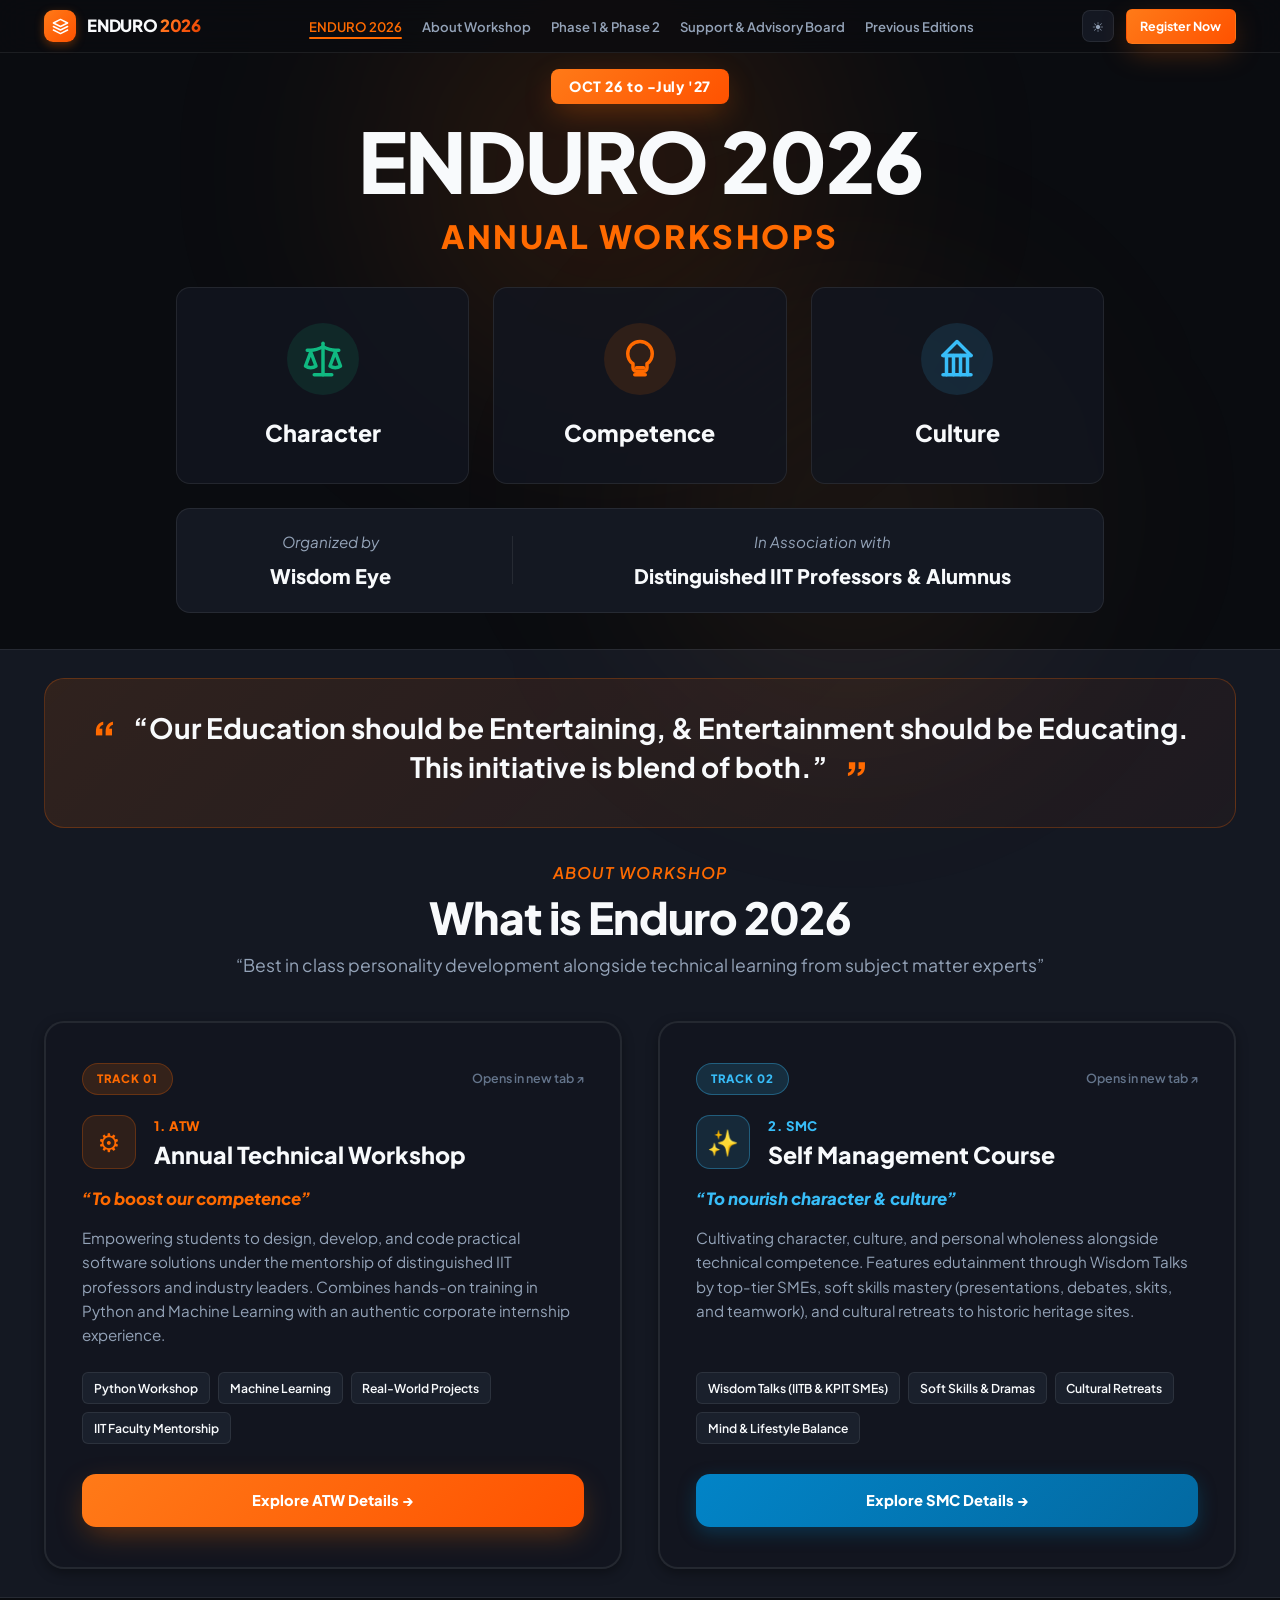
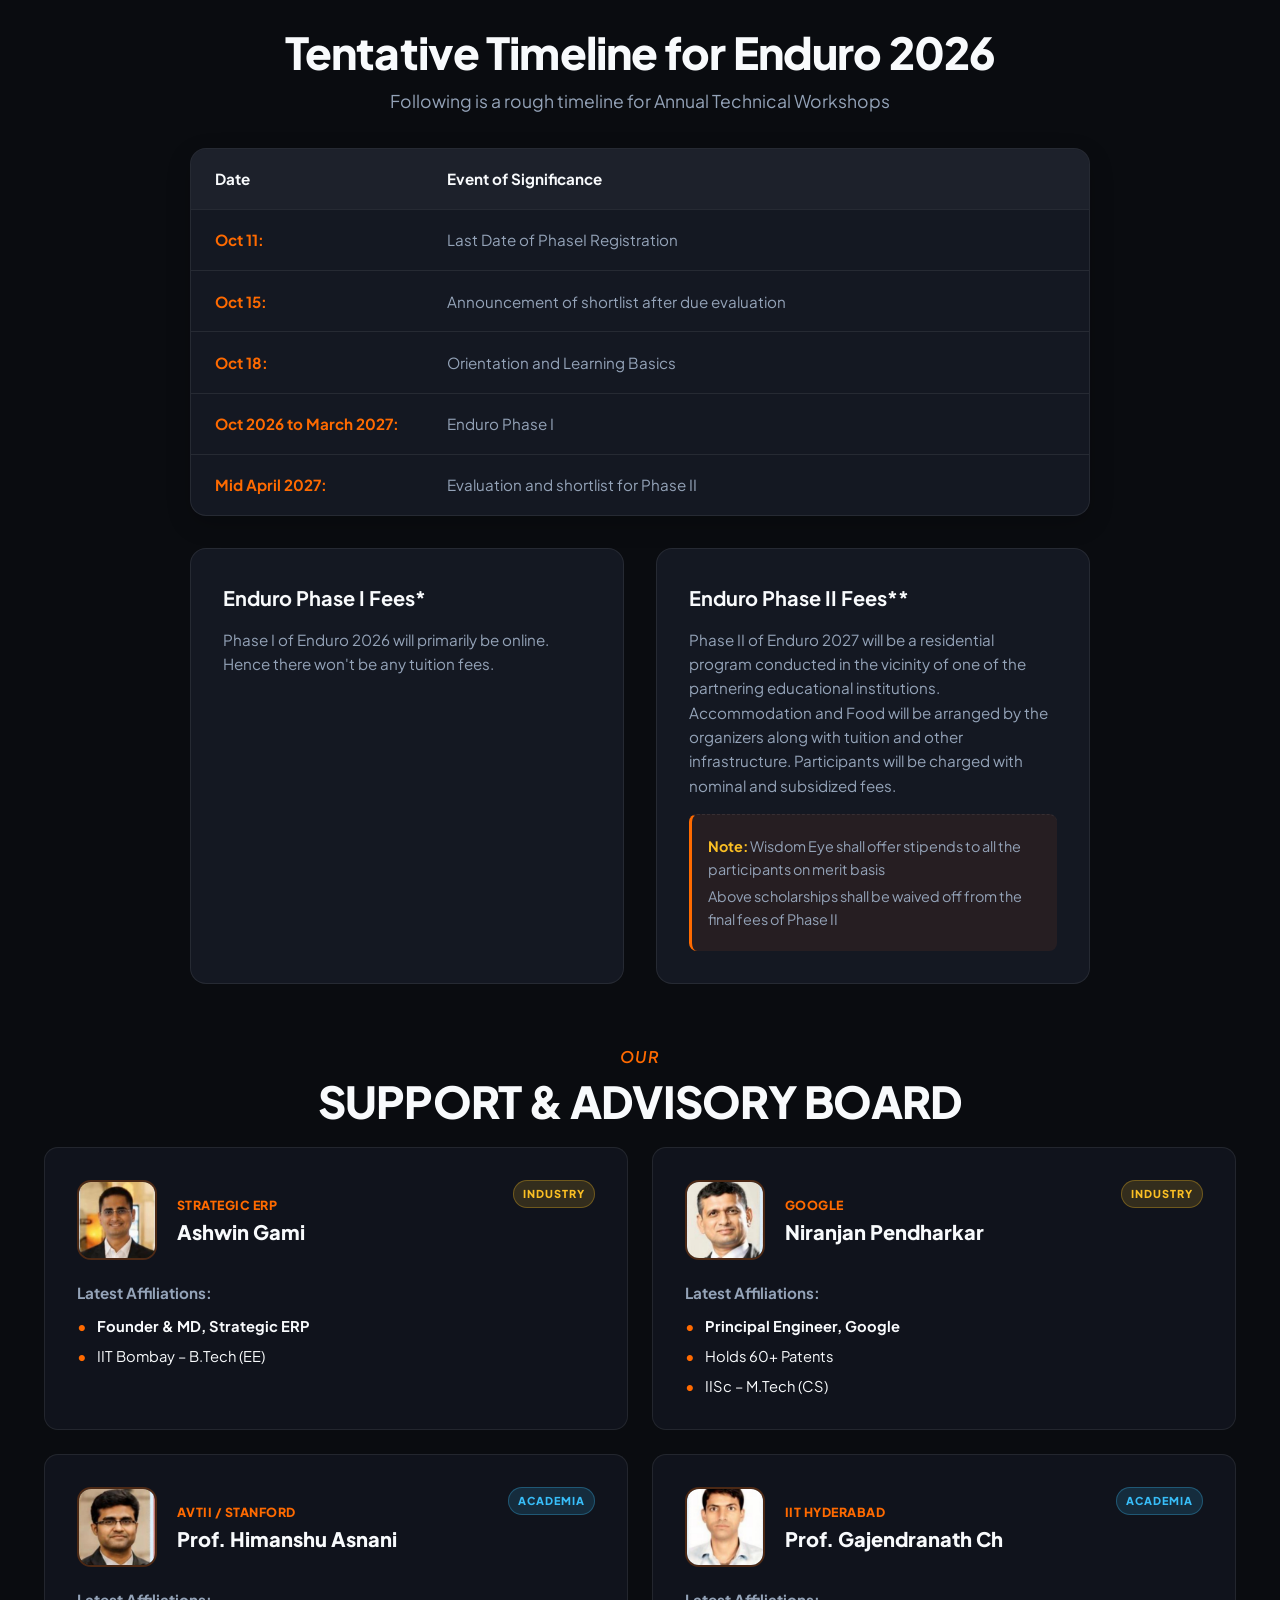
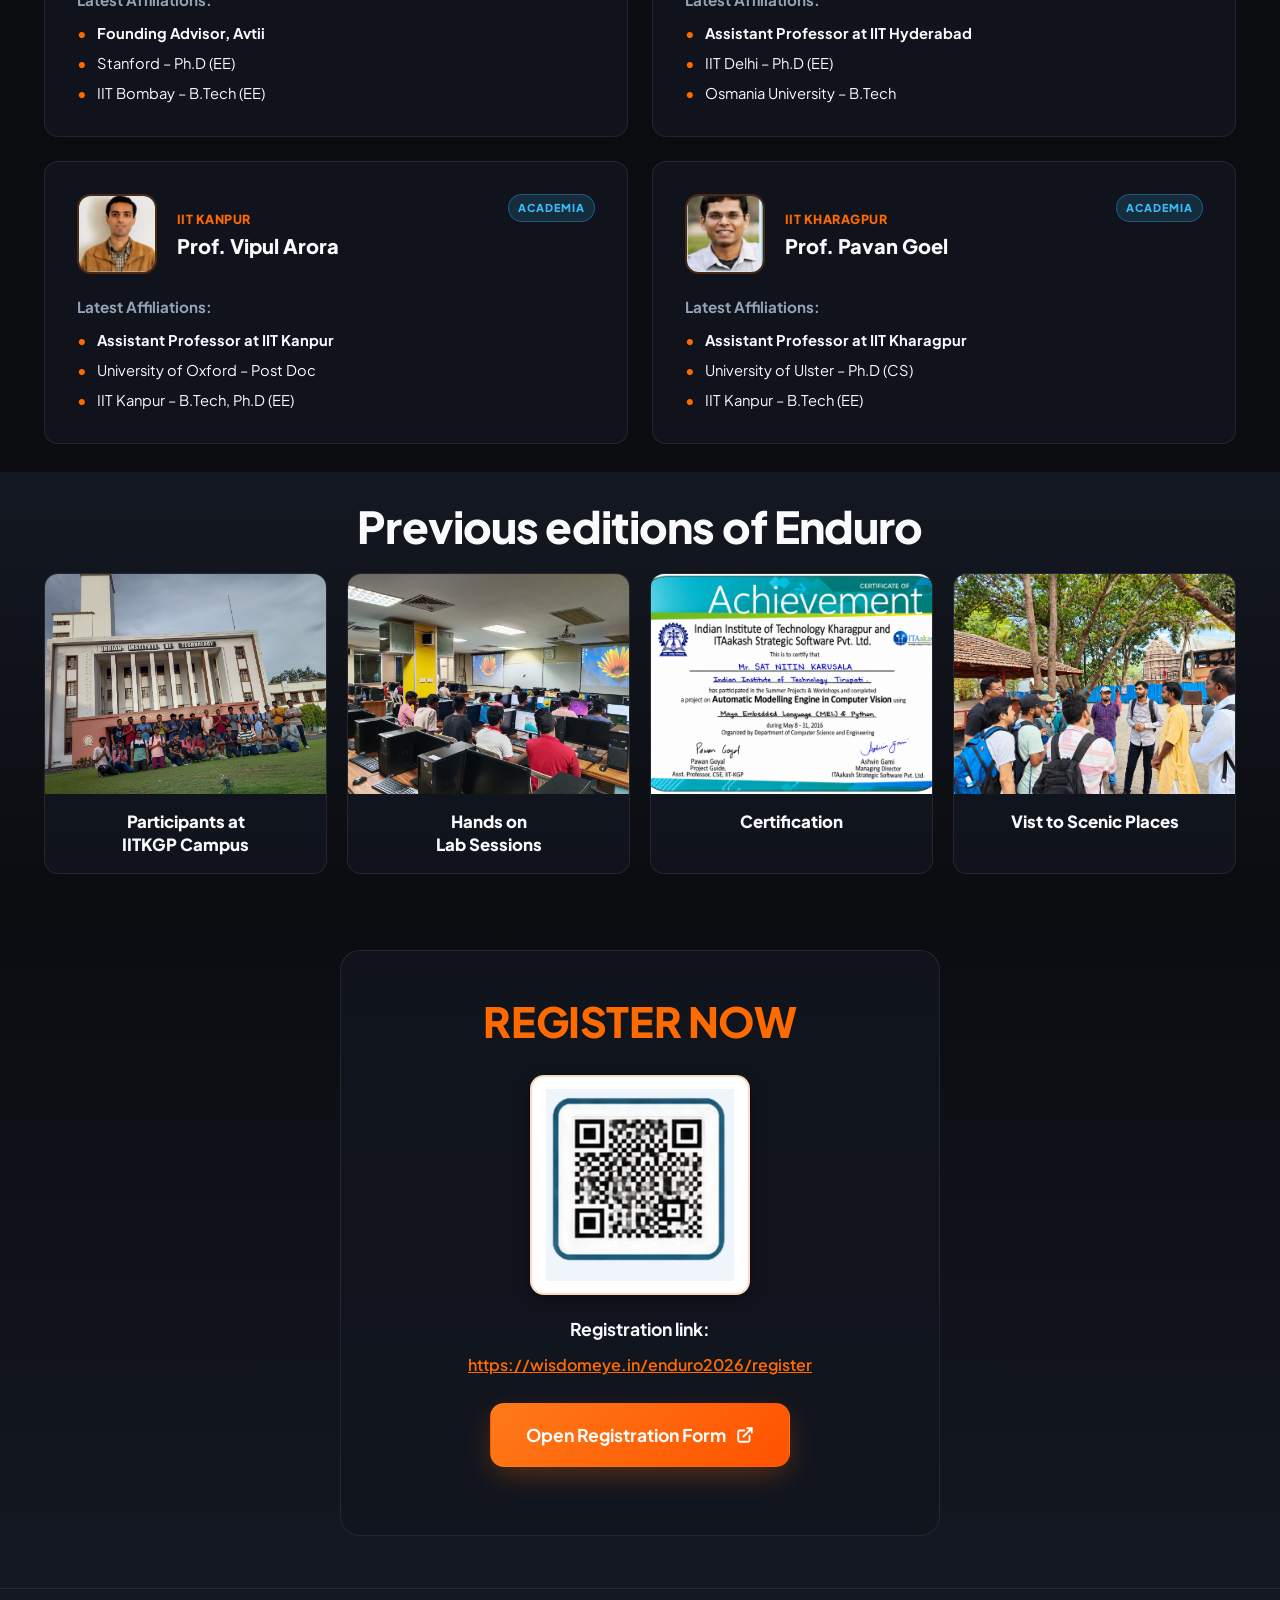
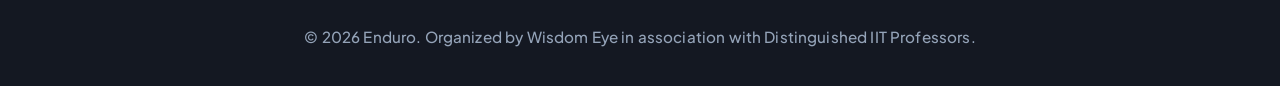
==== index.html @ 50abcd20 "Initial commit: Enduro 2026 registration website, pages, styling, and assets" ====
<!DOCTYPE html>
<html lang="en">

<head>
  <meta charset="UTF-8" />
  <meta name="viewport" content="width=device-width, initial-scale=1.0" />
  <title>ENDURO 2026 | Annual Technical Workshops in AI, ML & Python</title>
  <meta name="description"
    content="Enduro 2026 Annual Technical Workshops organized by Wisdom Eye in association with Distinguished IIT Professors. Free Phase 1 online, hands-on labs, residential Phase 2, and merit-based stipends." />

  <!-- Google Fonts: Plus Jakarta Sans -->
  <link rel="preconnect" href="https://fonts.googleapis.com" />
  <link rel="preconnect" href="https://fonts.gstatic.com" crossorigin />
  <link href="https://fonts.googleapis.com/css2?family=Plus+Jakarta+Sans:wght@400;500;600;700;800;900&display=swap"
    rel="stylesheet" />

  <!-- Address Bar / Favicon Icons -->
  <link rel="icon" type="image/svg+xml" href="assets/favicon.svg" />
  <link rel="icon" type="image/png" sizes="32x32" href="assets/favicon-32x32.png" />
  <link rel="apple-touch-icon" sizes="180x180" href="assets/apple-touch-icon.png" />
  <meta name="theme-color" content="#0d1117" />

  <!-- Core Orange Design System Stylesheet -->
  <link rel="stylesheet" href="css/style.css" />
</head>

<body>

  <!-- =======================================================================
       HEADER & NAVIGATION
       ======================================================================= -->
  <header class="navbar" id="topNavbar">
    <div class="container navbar-container">
      <a href="#hero" class="brand-logo" aria-label="Enduro 2026 Home">
        <div class="brand-icon">
          <!-- Orange Flame / Tech Hexagon SVG -->
          <svg width="22" height="22" viewBox="0 0 24 24" fill="none" stroke="currentColor" stroke-width="2.2"
            stroke-linecap="round" stroke-linejoin="round">
            <polygon points="12 2 2 7 12 12 22 7 12 2"></polygon>
            <polyline points="2 17 12 22 22 17"></polyline>
            <polyline points="2 12 12 17 22 12"></polyline>
          </svg>
        </div>
        <div class="brand-text">
          <span class="brand-title">ENDURO <span class="gradient-text">2026</span></span>
          <!-- <span class="brand-subtitle">ANNUAL TECHNICAL WORKSHOPS</span> -->
        </div>
      </a>

      <!-- Desktop & Mobile Navigation Links matching the exact Flow -->
      <nav>
        <ul class="nav-links" id="navLinks">
          <li><a href="#hero">ENDURO 2026</a></li>
          <li><a href="#about">About Workshop</a></li>
          <li><a href="#phases">Phase 1 & Phase 2</a></li>
          <li><a href="#mentors">Support & Advisory Board</a></li>
          <li><a href="#previous-editions">Previous Editions</a></li>
          <li class="nav-link-register"><a href="#register"
              style="color:var(--orange-primary); font-weight:700;">Register Now</a></li>
        </ul>
      </nav>

      <!-- Action Buttons -->
      <div class="nav-actions">
        <button id="themeToggleBtn" class="theme-toggle-btn" title="Toggle Light/Dark Theme"
          aria-label="Toggle Theme">☀️</button>
        <a href="#register" class="btn btn-primary btn-sm">
          <span>Register Now</span>
        </a>
        <button class="mobile-menu-toggle" id="mobileMenuToggle" aria-label="Toggle Menu">&#9776;</button>
      </div>
    </div>
  </header>

  <!-- =======================================================================
       1. ENDURO TITLE (Slide 1)
       ======================================================================= -->
  <section class="hero-section" id="hero">
    <div class="container hero-container-slide1">

      <!-- Date Banner from Slide 1 -->
      <div class="hero-date-badge">
        OCT 26 to -July '27
      </div>

      <!-- Main Title & Subtitle from Slide 1 -->
      <h1 class="hero-main-title">
        ENDURO 2026
      </h1>
      <h2 class="hero-sub-title">
        ANNUAL WORKSHOPS
      </h2>

      <!-- 3 Pillars from Slide 5: Character, Competence, Culture -->
      <div class="hero-tracks-row">

        <!-- Character -->
        <div class="hero-track-card">
          <div class="track-icon-wrapper character-icon">
            <svg width="42" height="42" viewBox="0 0 24 24" fill="none" stroke="currentColor" stroke-width="2"
              stroke-linecap="round" stroke-linejoin="round">
              <path d="m16 16 3-8 3 8c-.87.65-1.92 1-3 1s-2.13-.35-3-1Z"></path>
              <path d="m2 16 3-8 3 8c-.87.65-1.92 1-3 1s-2.13-.35-3-1Z"></path>
              <path d="M7 21h10"></path>
              <path d="M12 3v18"></path>
              <path d="M3 7h2c2 0 5-1 7-2 2 1 5 2 7 2h2"></path>
            </svg>
          </div>
          <h3 class="track-card-title">Character</h3>
        </div>

        <!-- Competence -->
        <div class="hero-track-card">
          <div class="track-icon-wrapper competence-icon">
            <svg width="42" height="42" viewBox="0 0 24 24" fill="none" stroke="currentColor" stroke-width="2"
              stroke-linecap="round" stroke-linejoin="round">
              <path
                d="M12 2a7 7 0 0 1 7 7c0 2.38-1.19 4.47-3 5.74V17a2 2 0 0 1-2 2H10a2 2 0 0 1-2-2v-2.26C6.19 13.47 5 11.38 5 9a7 7 0 0 1 7-7z">
              </path>
              <line x1="9" y1="21" x2="15" y2="21"></line>
              <line x1="10" y1="17" x2="14" y2="17"></line>
            </svg>
          </div>
          <h3 class="track-card-title">Competence</h3>
        </div>

        <!-- Culture -->
        <div class="hero-track-card">
          <div class="track-icon-wrapper culture-icon">
            <svg width="42" height="42" viewBox="0 0 24 24" fill="none" stroke="currentColor" stroke-width="2"
              stroke-linecap="round" stroke-linejoin="round">
              <line x1="4" y1="21" x2="20" y2="21"></line>
              <line x1="4" y1="10" x2="20" y2="10"></line>
              <path d="m12 2 8 8H4z"></path>
              <line x1="6" y1="10" x2="6" y2="21"></line>
              <line x1="10" y1="10" x2="10" y2="21"></line>
              <line x1="14" y1="10" x2="14" y2="21"></line>
              <line x1="18" y1="10" x2="18" y2="21"></line>
            </svg>
          </div>
          <h3 class="track-card-title">Culture</h3>
        </div>
      </div>

      <!-- Bottom Association Box from Slide 1 -->
      <div class="hero-organizer-box">
        <div class="org-col">
          <span class="org-label">Organized by</span>
          <span class="org-name">Wisdom Eye</span>
        </div>
        <div class="org-divider"></div>
        <div class="org-col">
          <span class="org-label">In Association with</span>
          <span class="org-name">Distinguished IIT Professors & Alumnus</span>
        </div>
      </div>

    </div>
  </section>

  <!-- =======================================================================
       2. ABOUT WORKSHOP (Slide 2 & Slide 3)
       ======================================================================= -->
  <section class="about-section" id="about">
    <div class="container">

      <!-- Philosophy Quote from Slide 2 -->
      <div class="quote-banner">
        <blockquote>
          &ldquo;Our Education should be Entertaining, &amp; Entertainment should be Educating. This initiative is blend
          of both.&rdquo;
        </blockquote>
      </div>

      <!-- =======================================================================
           2. ABOUT WORKSHOP: What is Enduro 2026 (Slides 8 to 11)
           ======================================================================= -->
      <div class="slide-content-block about-enduro-tracks-section"
        style="margin-top: 2rem; padding-top: 0; border-top: none;">
        <div class="section-heading-wrap text-center">
          <span class="sub-label">ABOUT WORKSHOP</span>
          <h2 class="main-heading">What is Enduro 2026</h2>
          <p class="sub-lead">
            &ldquo;Best in class personality development alongside technical learning from subject matter experts&rdquo;
          </p>
        </div>

        <div class="about-tracks-grid">
          <!-- 1. ATW Grid Card (Slide 10, Slides 12-20) -->
          <a href="atw.html" target="_blank" rel="noopener noreferrer" class="track-overview-card track-atw-card"
            aria-label="Explore 1. ATW Annual Technical Workshop in a new tab">
            <div class="track-card-top">
              <span class="track-card-badge">TRACK 01</span>
              <span class="track-new-tab-indicator">Opens in new tab &#8599;</span>
            </div>
            <div class="track-card-header">
              <div class="track-card-icon atw-card-icon">&#9881;</div>
              <div>
                <span class="track-card-num">1. ATW</span>
                <h3 class="track-card-title">Annual Technical Workshop</h3>
              </div>
            </div>
            <p class="track-card-motto">&ldquo;To boost our competence&rdquo;</p>
            <p class="track-card-desc">
              Empowering students to design, develop, and code practical software solutions under the mentorship of
              distinguished IIT professors and industry leaders. Combines hands-on training in Python and Machine
              Learning with an authentic corporate internship experience.
            </p>
            <div class="track-card-pills">
              <span>Python Workshop</span>
              <span>Machine Learning</span>
              <span>Real-World Projects</span>
              <span>IIT Faculty Mentorship</span>
            </div>
            <div class="track-card-action">
              <span class="btn-track-action">Explore ATW Details &rarr;</span>
            </div>
          </a>

          <!-- 2. SMC Grid Card (Slide 11, Slides 21-32) -->
          <a href="smc.html" target="_blank" rel="noopener noreferrer" class="track-overview-card track-smc-card"
            aria-label="Explore 2. SMC Self Management Course in a new tab">
            <div class="track-card-top">
              <span class="track-card-badge smc-badge-pill">TRACK 02</span>
              <span class="track-new-tab-indicator">Opens in new tab &#8599;</span>
            </div>
            <div class="track-card-header">
              <div class="track-card-icon smc-card-icon">&#10024;</div>
              <div>
                <span class="track-card-num">2. SMC</span>
                <h3 class="track-card-title">Self Management Course</h3>
              </div>
            </div>
            <p class="track-card-motto">&ldquo;To nourish character &amp; culture&rdquo;</p>
            <p class="track-card-desc">
              Cultivating character, culture, and personal wholeness alongside technical competence. Features
              edutainment through Wisdom Talks by top-tier SMEs, soft skills mastery (presentations, debates, skits, and
              teamwork), and cultural retreats to historic heritage sites.
            </p>
            <div class="track-card-pills">
              <span>Wisdom Talks (IITB &amp; KPIT SMEs)</span>
              <span>Soft Skills &amp; Dramas</span>
              <span>Cultural Retreats</span>
              <span>Mind &amp; Lifestyle Balance</span>
            </div>
            <div class="track-card-action">
              <span class="btn-track-action">Explore SMC Details &rarr;</span>
            </div>
          </a>
        </div>
      </div>

    </div>
  </section>

  <!-- =======================================================================
       3. ABOUT PHASE 1 AND PHASE 2 (Slide 7)
       ======================================================================= -->
  <section class="phases-section" id="phases">
    <div class="container">

      <div class="section-heading-wrap text-center">
        <h2 class="main-heading">Tentative Timeline for Enduro 2026</h2>
        <p class="sub-lead">Following is a rough timeline for Annual Technical Workshops</p>
      </div>

      <!-- Timeline Table from Slide 7 -->
      <div class="timeline-table-card">
        <table class="timeline-table">
          <thead>
            <tr>
              <th style="width: 25%;">Date</th>
              <th>Event of Significance</th>
            </tr>
          </thead>
          <tbody>
            <tr>
              <td class="date-cell">Oct 11:</td>
              <td>Last Date of PhaseI Registration</td>
            </tr>
            <tr>
              <td class="date-cell">Oct 15:</td>
              <td>Announcement of shortlist after due evaluation</td>
            </tr>

            <tr>
              <td class="date-cell">Oct 18:</td>
              <td>Orientation and Learning Basics</td>
            </tr>
            <tr>
              <td class="date-cell">Oct 2026 to March 2027:</td>
              <td>Enduro Phase I</td>
            </tr>
            <tr>
              <td class="date-cell">Mid April 2027:</td>
              <td>Evaluation and shortlist for Phase II</td>
            </tr>
          </tbody>
        </table>
      </div>

      <!-- Fees Blocks from Slide 7 -->
      <div class="fees-dual-grid">

        <!-- Enduro Phase I Fees -->
        <div class="fee-card-verbatim">
          <h3>Enduro Phase I Fees*</h3>
          <p>Phase I of Enduro 2026 will primarily be online. Hence there won't be any tuition fees.</p>
        </div>

        <!-- Enduro Phase II Fees -->
        <div class="fee-card-verbatim">
          <h3>Enduro Phase II Fees**</h3>
          <p>Phase II of Enduro 2027 will be a residential program conducted in the vicinity of one of the partnering
            educational institutions. Accommodation and Food will be arranged by the organizers along with tuition and
            other infrastructure. Participants will be charged with nominal and subsidized fees.</p>
          <div class="fee-stipend-note">
            <p><strong>Note:</strong> Wisdom Eye shall offer stipends to all the participants on merit basis</p>
            <p>Above scholarships shall be waived off from the final fees of Phase II</p>
          </div>
        </div>

      </div>



    </div>
  </section>

  <!-- =======================================================================
       4. OUR SUPPORT AND ADVISORY BOARD
       ======================================================================= -->
  <section class="mentors-section" id="mentors">
    <div class="container">

      <div class="section-heading-wrap text-center">
        <span class="sub-label">OUR</span>
        <h2 class="main-heading">SUPPORT &amp; ADVISORY BOARD</h2>
      </div>

      <div class="mentors-board-layout">

        <!-- Member 1: Ashwin Gami -->
        <div class="mentor-card-verbatim">
          <div class="mentor-top-row">
            <img src="assets/mentor_ashwin.jpg" alt="Ashwin Gami" class="mentor-avatar-img" />
            <div class="mentor-identity">
              <span class="mentor-side-org">STRATEGIC ERP</span>
              <h3 class="mentor-name">Ashwin Gami</h3>
            </div>
            <span class="mentor-side-category industry-tag">INDUSTRY</span>
          </div>
          <div class="mentor-details">
            <h4 class="affiliations-title">Latest Affiliations:</h4>
            <ul class="affiliations-list">
              <li><strong>Founder &amp; MD, Strategic ERP</strong></li>
              <li>IIT Bombay &ndash; B.Tech (EE)</li>
            </ul>
          </div>
        </div>

        <!-- Member 2: Niranjan Pendharkar -->
        <div class="mentor-card-verbatim">
          <div class="mentor-top-row">
            <img src="assets/mentor_niranjan.jpg" alt="Niranjan Pendharkar" class="mentor-avatar-img" />
            <div class="mentor-identity">
              <span class="mentor-side-org">Google</span>
              <h3 class="mentor-name">Niranjan Pendharkar</h3>
            </div>
            <span class="mentor-side-category industry-tag">INDUSTRY</span>
          </div>
          <div class="mentor-details">
            <h4 class="affiliations-title">Latest Affiliations:</h4>
            <ul class="affiliations-list">
              <li><strong>Principal Engineer, Google</strong></li>
              <li>Holds 60+ Patents</li>
              <li>IISc &ndash; M.Tech (CS)</li>
            </ul>
          </div>
        </div>

        <!-- Member 3: Prof. Himanshu Asnani -->
        <div class="mentor-card-verbatim">
          <div class="mentor-top-row">
            <img src="assets/mentor_himanshu.jpg" alt="Prof. Himanshu Asnani" class="mentor-avatar-img" />
            <div class="mentor-identity">
              <span class="mentor-side-org">Avtii / Stanford</span>
              <h3 class="mentor-name">Prof. Himanshu Asnani</h3>
            </div>
            <span class="mentor-side-category academia-tag">ACADEMIA</span>
          </div>
          <div class="mentor-details">
            <h4 class="affiliations-title">Latest Affiliations:</h4>
            <ul class="affiliations-list">
              <li><strong>Founding Advisor, Avtii</strong></li>
              <li>Stanford &ndash; Ph.D (EE)</li>
              <li>IIT Bombay &ndash; B.Tech (EE)</li>
            </ul>
          </div>
        </div>

        <!-- Member 4: Prof. Gajendranath Ch -->
        <div class="mentor-card-verbatim">
          <div class="mentor-top-row">
            <img src="assets/mentor_gajendranath.jpg" alt="Prof. Gajendranath Ch" class="mentor-avatar-img" />
            <div class="mentor-identity">
              <span class="mentor-side-org">IIT Hyderabad</span>
              <h3 class="mentor-name">Prof. Gajendranath Ch</h3>
            </div>
            <span class="mentor-side-category academia-tag">ACADEMIA</span>
          </div>
          <div class="mentor-details">
            <h4 class="affiliations-title">Latest Affiliations:</h4>
            <ul class="affiliations-list">
              <li><strong>Assistant Professor at IIT Hyderabad</strong></li>
              <li>IIT Delhi &ndash; Ph.D (EE)</li>
              <li>Osmania University &ndash; B.Tech</li>
            </ul>
          </div>
        </div>

        <!-- Member 5: Prof. Vipul Arora -->
        <div class="mentor-card-verbatim">
          <div class="mentor-top-row">
            <img src="assets/mentor_vipul.jpg" alt="Prof. Vipul Arora" class="mentor-avatar-img" />
            <div class="mentor-identity">
              <span class="mentor-side-org">IIT Kanpur</span>
              <h3 class="mentor-name">Prof. Vipul Arora</h3>
            </div>
            <span class="mentor-side-category academia-tag">ACADEMIA</span>
          </div>
          <div class="mentor-details">
            <h4 class="affiliations-title">Latest Affiliations:</h4>
            <ul class="affiliations-list">
              <li><strong>Assistant Professor at IIT Kanpur</strong></li>
              <li>University of Oxford &ndash; Post Doc</li>
              <li>IIT Kanpur &ndash; B.Tech, Ph.D (EE)</li>
            </ul>
          </div>
        </div>

        <!-- Member 6: Prof. Pavan Goel -->
        <div class="mentor-card-verbatim">
          <div class="mentor-top-row">
            <img src="assets/mentor_pavan.jpg" alt="Prof. Pavan Goel" class="mentor-avatar-img" />
            <div class="mentor-identity">
              <span class="mentor-side-org">IIT Kharagpur</span>
              <h3 class="mentor-name">Prof. Pavan Goel</h3>
            </div>
            <span class="mentor-side-category academia-tag">ACADEMIA</span>
          </div>
          <div class="mentor-details">
            <h4 class="affiliations-title">Latest Affiliations:</h4>
            <ul class="affiliations-list">
              <li><strong>Assistant Professor at IIT Kharagpur</strong></li>
              <li>University of Ulster &ndash; Ph.D (CS)</li>
              <li>IIT Kanpur &ndash; B.Tech (EE)</li>
            </ul>
          </div>
        </div>

      </div>

    </div>
  </section>

  <!-- =======================================================================
       5. PREVIOUS EDITIONS
       ======================================================================= -->
  <section class="editions-section" id="previous-editions">
    <div class="container">

      <div class="section-heading-wrap text-center">
        <h2 class="main-heading">Previous editions of Enduro</h2>
      </div>

      <div class="editions-grid-verbatim">

        <!-- Photo 1: Hands on Lab Sessions -->
        <div class="edition-card-verbatim">
          <div class="edition-img-box">
            <img src="assets/IMG_20250526_172730.jpeg" alt="Hands on Lab Sessions" loading="lazy" />
          </div>
          <h3 class="edition-caption">Participants at
            <br />IITKGP Campus
          </h3>
        </div>

        <!-- Photo 2: Hands on Lab Sessions -->
        <div class="edition-card-verbatim">
          <div class="edition-img-box">
            <img src="assets/IMG_20250526_144043.jpeg" alt="Hands on Lab Sessions" loading="lazy" />
          </div>
          <h3 class="edition-caption">Hands on<br />Lab Sessions</h3>
        </div>

        <!-- Photo 3: Participants receiving Certificates -->
        <div class="edition-card-verbatim">
          <div class="edition-img-box">
            <img src="assets/Certificate.png" alt="Participants receiving Certificates" loading="lazy" />
          </div>
          <h3 class="edition-caption">Certification</h3>
        </div>

        <!-- Photo 4: Last day of workshop -->
        <div class="edition-card-verbatim">
          <div class="edition-img-box">
            <img src="assets/Picture1.png" alt="Last day of workshop" loading="lazy" />
          </div>
          <h3 class="edition-caption">Vist to Scenic Places</h3>
        </div>

      </div>

    </div>
  </section>

  <!-- =======================================================================
       6. REGISTRATION PAGE
       ======================================================================= -->
  <section class="registration-portal-section" id="register">
    <div class="container text-center">

      <div class="register-slide-box">
        <h2 class="register-main-title">REGISTER NOW</h2>

        <div class="register-qr-wrapper">
          <img src="assets/registration_qr.jpg" alt="Scan QR to Register" class="register-qr-img" />
        </div>

        <div class="register-link-row">
          <p class="reg-label-text">
            Registration link:
            <a href="register.html" target="_blank" class="reg-link-url">https://wisdomeye.in/enduro2026/register</a>
          </p>
          <a href="register.html" target="_blank" class="btn btn-primary btn-lg" style="margin-top: 0.5rem;">
            <span>Open Registration Form</span>
            <svg width="18" height="18" viewBox="0 0 24 24" fill="none" stroke="currentColor" stroke-width="2.5"
              stroke-linecap="round" stroke-linejoin="round">
              <path d="M18 13v6a2 2 0 0 1-2 2H5a2 2 0 0 1-2-2V8a2 2 0 0 1 2-2h6"></path>
              <polyline points="15 3 21 3 21 9"></polyline>
              <line x1="10" y1="14" x2="21" y2="3"></line>
            </svg>
          </a>
        </div>
      </div>

    </div>
  </section>

  <!-- Footer -->
  <footer class="footer">
    <div class="container footer-content">
      <p>&copy; 2026 Enduro. Organized by Wisdom Eye in association with Distinguished IIT Professors.</p>
    </div>
  </footer>

  <!-- Core JavaScript Logic -->
  <script src="js/app.js"></script>
</body>

</html>
---- css/style.css ----
/* ==========================================================================
   ENDURO 2026 - Modern Orange Design System
   Annual Technical Workshops (Wisdom Eye & IIT Professors)
   ========================================================================== */

:root {
  /* Color Palette */
  --bg-main: #0a0c10;
  --bg-card: rgba(18, 22, 31, 0.85);
  --bg-card-hover: rgba(26, 32, 44, 0.95);
  --bg-surface: #141822;
  --bg-surface-elevated: #1a202c;
  
  /* Orange Brand Spectrum */
  --orange-primary: #ff6a00;
  --orange-gradient: linear-gradient(135deg, #ff7a18 0%, #ff5200 100%);
  --orange-gradient-bright: linear-gradient(135deg, #ff8c2b 0%, #ff5e13 50%, #e04100 100%);
  --orange-glow: rgba(255, 106, 0, 0.35);
  --orange-glow-strong: rgba(255, 90, 0, 0.6);
  --orange-border: rgba(255, 106, 0, 0.25);
  --orange-light: #fff2e8;
  --orange-subtle: rgba(255, 106, 0, 0.08);
  
  /* Accents */
  --accent-gold: #fbbf24;
  --accent-cyan: #38bdf8;
  --accent-emerald: #10b981;
  --accent-rose: #f43f5e;
  
  /* Typography Colors */
  --text-primary: #f8fafc;
  --text-secondary: #94a3b8;
  --text-muted: #64748b;
  --text-highlight: #ffa15c;
  
  /* Borders & Shadows */
  --border-subtle: rgba(255, 255, 255, 0.08);
  --border-active: rgba(255, 106, 0, 0.5);
  --shadow-sm: 0 4px 12px rgba(0, 0, 0, 0.35);
  --shadow-lg: 0 16px 36px rgba(0, 0, 0, 0.55);
  --shadow-orange: 0 10px 30px -5px rgba(255, 106, 0, 0.35);
  
  /* Layout & Fonts */
  --font-heading: 'Plus Jakarta Sans', system-ui, -apple-system, sans-serif;
  --font-body: 'Plus Jakarta Sans', system-ui, -apple-system, sans-serif;
  --radius-sm: 8px;
  --radius-md: 14px;
  --radius-lg: 20px;
  --radius-full: 9999px;
  --container-max: 1240px;
  --transition-fast: 0.2s cubic-bezier(0.4, 0, 0.2, 1);
  --transition-normal: 0.3s cubic-bezier(0.4, 0, 0.2, 1);
}

/* Light Mode Overrides if toggled */
body.light-theme {
  --bg-main: #fdfbf7;
  --bg-card: #ffffff;
  --bg-card-hover: #f8fafc;
  --bg-surface: #f1f5f9;
  --bg-surface-elevated: #f8fafc;
  --text-primary: #0f172a;
  --text-secondary: #334155;
  --text-muted: #64748b;
  --border-subtle: #cbd5e1;
  --border-active: rgba(255, 106, 0, 0.6);
  --shadow-sm: 0 4px 16px rgba(15, 23, 42, 0.08);
  --shadow-lg: 0 20px 40px rgba(15, 23, 42, 0.12);
  --orange-subtle: rgba(255, 106, 0, 0.08);
}

/* --------------------------------------------------------------------------
   Reset & Global Base
   -------------------------------------------------------------------------- */
*, *::before, *::after {
  box-sizing: border-box;
  margin: 0;
  padding: 0;
}

html {
  scroll-behavior: smooth;
  font-size: 16px;
}

body {
  font-family: var(--font-body);
  background-color: var(--bg-main);
  color: var(--text-primary);
  line-height: 1.65;
  overflow-x: hidden;
  position: relative;
  -webkit-font-smoothing: antialiased;
  -moz-osx-font-smoothing: grayscale;
}

/* Ambient Radial Glows in Background */
body::before {
  content: '';
  position: fixed;
  top: -20%;
  left: 20%;
  width: 700px;
  height: 700px;
  background: radial-gradient(circle, rgba(255, 106, 0, 0.14) 0%, rgba(255, 106, 0, 0) 70%);
  pointer-events: none;
  z-index: 0;
  filter: blur(80px);
}

body::after {
  content: '';
  position: fixed;
  bottom: 10%;
  right: 10%;
  width: 600px;
  height: 600px;
  background: radial-gradient(circle, rgba(255, 140, 43, 0.1) 0%, rgba(255, 106, 0, 0) 70%);
  pointer-events: none;
  z-index: 0;
  filter: blur(90px);
}

img {
  max-width: 100%;
  height: auto;
  display: block;
}

a {
  color: inherit;
  text-decoration: none;
}

button, input, select, textarea {
  font-family: inherit;
}

.container {
  width: 100%;
  max-width: var(--container-max);
  margin: 0 auto;
  padding: 0 1.5rem;
  position: relative;
  z-index: 1;
}

/* --------------------------------------------------------------------------
   Typography Utilities
   -------------------------------------------------------------------------- */
.gradient-text {
  background: var(--orange-gradient-bright);
  -webkit-background-clip: text;
  -webkit-text-fill-color: transparent;
  display: inline-block;
}

.section-tag {
  display: inline-flex;
  align-items: center;
  gap: 0.5rem;
  padding: 0.4rem 1rem;
  background: var(--orange-subtle);
  border: 1px solid var(--orange-border);
  color: var(--orange-primary);
  border-radius: var(--radius-full);
  font-size: 0.85rem;
  font-weight: 700;
  text-transform: uppercase;
  letter-spacing: 0.08em;
  margin-bottom: 1rem;
}

.section-tag .dot {
  width: 8px;
  height: 8px;
  background-color: var(--orange-primary);
  border-radius: 50%;
  box-shadow: 0 0 10px var(--orange-primary);
}

.section-header {
  text-align: center;
  max-width: 760px;
  margin: 0 auto 3.5rem;
}

.section-header h2 {
  font-size: clamp(2rem, 3.5vw, 2.75rem);
  font-weight: 800;
  letter-spacing: -0.02em;
  line-height: 1.25;
  margin-bottom: 1rem;
}

.section-header p {
  color: var(--text-secondary);
  font-size: 1.1rem;
  line-height: 1.6;
}

/* --------------------------------------------------------------------------
   Buttons & Micro-Interactions
   -------------------------------------------------------------------------- */
.btn {
  display: inline-flex;
  align-items: center;
  justify-content: center;
  gap: 0.6rem;
  padding: 0.85rem 1.75rem;
  font-size: 1rem;
  font-weight: 700;
  border-radius: var(--radius-md);
  border: 1px solid transparent;
  cursor: pointer;
  transition: all var(--transition-fast);
  text-align: center;
  position: relative;
  overflow: hidden;
}

.btn-primary {
  background: var(--orange-gradient);
  color: #ffffff;
  box-shadow: var(--shadow-orange);
}

.btn-primary:hover {
  transform: translateY(-2px);
  box-shadow: 0 14px 30px rgba(255, 106, 0, 0.45);
  filter: brightness(1.08);
}

.btn-primary:active {
  transform: translateY(0);
}

.btn-secondary {
  background: rgba(255, 255, 255, 0.06);
  border: 1px solid var(--border-subtle);
  color: var(--text-primary);
  backdrop-filter: blur(10px);
}

.btn-secondary:hover {
  background: rgba(255, 255, 255, 0.12);
  border-color: var(--orange-border);
  color: var(--orange-primary);
  transform: translateY(-2px);
}

.btn-outline-orange {
  background: transparent;
  border: 1.5px solid var(--orange-primary);
  color: var(--orange-primary);
}

.btn-outline-orange:hover {
  background: var(--orange-primary);
  color: #ffffff;
  box-shadow: var(--shadow-orange);
}

.btn-sm {
  padding: 0.5rem 1rem;
  font-size: 0.875rem;
  border-radius: var(--radius-sm);
}

.btn-lg {
  padding: 1.05rem 2.2rem;
  font-size: 1.1rem;
  border-radius: var(--radius-md);
}

.btn-icon {
  width: 42px;
  height: 42px;
  padding: 0;
  border-radius: 50%;
  display: inline-flex;
  align-items: center;
  justify-content: center;
}

/* --------------------------------------------------------------------------
   Navigation Bar
   -------------------------------------------------------------------------- */
.navbar {
  position: sticky;
  top: 0;
  left: 0;
  width: 100%;
  z-index: 1000;
  background: rgba(10, 12, 16, 0.8);
  backdrop-filter: blur(16px);
  -webkit-backdrop-filter: blur(16px);
  border-bottom: 1px solid var(--border-subtle);
  transition: all var(--transition-normal);
}

body.light-theme .navbar {
  background: rgba(253, 251, 247, 0.85);
}

.navbar-container {
  display: flex;
  align-items: center;
  justify-content: space-between;
  padding: 0.55rem 1.5rem;
}

.brand-logo {
  display: flex;
  align-items: center;
  gap: 0.7rem;
  font-weight: 800;
  letter-spacing: -0.02em;
}

.brand-icon {
  width: 32px;
  height: 32px;
  background: var(--orange-gradient);
  border-radius: 9px;
  display: flex;
  align-items: center;
  justify-content: center;
  color: #fff;
  box-shadow: 0 3px 10px rgba(255, 106, 0, 0.35);
}

.brand-icon svg {
  width: 17px;
  height: 17px;
}

.brand-text {
  display: flex;
  flex-direction: column;
}

.brand-title {
  font-size: 1.05rem;
  font-weight: 900;
  line-height: 1.05;
  color: var(--text-primary);
}

.brand-subtitle {
  font-size: 0.6rem;
  font-weight: 700;
  letter-spacing: 0.04em;
  color: var(--orange-primary);
  text-transform: uppercase;
  margin-top: 2px;
}

.nav-links {
  display: flex;
  align-items: center;
  gap: 1.25rem;
  list-style: none;
}

.nav-links a {
  font-size: 0.82rem;
  font-weight: 600;
  color: var(--text-secondary);
  transition: color var(--transition-fast);
  position: relative;
}

.nav-links a:hover,
.nav-links a.active {
  color: var(--orange-primary);
}

.nav-links a::after {
  content: '';
  position: absolute;
  bottom: -4px;
  left: 0;
  width: 0;
  height: 2px;
  background: var(--orange-primary);
  transition: width var(--transition-fast);
  border-radius: 2px;
}

.nav-links a:hover::after,
.nav-links a.active::after {
  width: 100%;
}

@media (min-width: 993px) {
  .nav-link-register {
    display: none;
  }
}

.nav-actions {
  display: flex;
  align-items: center;
  gap: 0.75rem;
}

.nav-actions .btn-sm {
  padding: 0.38rem 0.85rem;
  font-size: 0.78rem;
  font-weight: 700;
  border-radius: 6px;
}

.theme-toggle-btn {
  background: var(--bg-surface);
  border: 1px solid var(--border-subtle);
  color: var(--text-secondary);
  cursor: pointer;
  width: 32px;
  height: 32px;
  border-radius: 8px;
  display: flex;
  align-items: center;
  justify-content: center;
  font-size: 0.85rem;
  transition: all var(--transition-fast);
}

.theme-toggle-btn:hover {
  color: var(--orange-primary);
  border-color: var(--orange-border);
}

.mobile-menu-toggle {
  display: none;
  background: transparent;
  border: none;
  color: var(--text-primary);
  font-size: 1.35rem;
  cursor: pointer;
}

/* --------------------------------------------------------------------------
   Hero Section
   -------------------------------------------------------------------------- */
.hero-section {
  padding: 0.5rem 0 1rem;
  position: relative;
  overflow: hidden;
}

.hero-grid {
  display: grid;
  grid-template-columns: 1.15fr 0.85fr;
  gap: 3.5rem;
  align-items: center;
}

.hero-content {
  position: relative;
  z-index: 2;
}

.hero-announcement {
  display: inline-flex;
  align-items: center;
  gap: 0.6rem;
  padding: 0.45rem 1.15rem;
  background: rgba(255, 106, 0, 0.1);
  border: 1px solid var(--orange-border);
  border-radius: var(--radius-full);
  margin-bottom: 1.5rem;
  font-size: 0.9rem;
  font-weight: 600;
  color: var(--text-highlight);
  backdrop-filter: blur(10px);
}

.hero-badge-pill {
  background: var(--orange-primary);
  color: #fff;
  font-size: 0.72rem;
  font-weight: 800;
  padding: 0.15rem 0.6rem;
  border-radius: var(--radius-full);
  text-transform: uppercase;
  letter-spacing: 0.05em;
}

.hero-title {
  font-size: clamp(2.5rem, 5vw, 4rem);
  font-weight: 900;
  line-height: 1.15;
  letter-spacing: -0.03em;
  margin-bottom: 1.5rem;
}

.hero-description {
  font-size: 1.18rem;
  color: var(--text-secondary);
  line-height: 1.7;
  margin-bottom: 2rem;
  max-width: 620px;
}

.hero-association {
  display: flex;
  align-items: center;
  gap: 1.25rem;
  padding: 1rem 1.25rem;
  background: var(--bg-card);
  border: 1px solid var(--border-subtle);
  border-left: 3px solid var(--orange-primary);
  border-radius: var(--radius-md);
  margin-bottom: 2.2rem;
}

.assoc-label {
  font-size: 0.78rem;
  color: var(--text-muted);
  text-transform: uppercase;
  letter-spacing: 0.05em;
}

.assoc-value {
  font-size: 0.98rem;
  font-weight: 700;
  color: var(--text-primary);
}

.assoc-logos {
  display: flex;
  align-items: center;
  gap: 0.5rem;
  margin-left: auto;
}

.assoc-chip {
  padding: 0.25rem 0.6rem;
  background: rgba(255, 106, 0, 0.12);
  color: var(--orange-primary);
  border-radius: 6px;
  font-size: 0.75rem;
  font-weight: 700;
}

.hero-cta-group {
  display: flex;
  align-items: center;
  gap: 1rem;
  flex-wrap: wrap;
  margin-bottom: 3rem;
}

.hero-stats-row {
  display: grid;
  grid-template-columns: repeat(4, 1fr);
  gap: 1.5rem;
  padding-top: 2rem;
  border-top: 1px solid var(--border-subtle);
}

.stat-item h3 {
  font-size: 2rem;
  font-weight: 900;
  color: var(--orange-primary);
  letter-spacing: -0.02em;
  line-height: 1;
  margin-bottom: 0.4rem;
}

.stat-item p {
  font-size: 0.85rem;
  color: var(--text-secondary);
  font-weight: 500;
}

/* Hero Right Interactive Tech Card */
.hero-visual {
  position: relative;
}

.interactive-preview-card {
  position: relative;
  background: var(--bg-card);
  border: 1px solid var(--orange-border);
  border-radius: var(--radius-lg);
  padding: 2rem;
  backdrop-filter: blur(20px);
  box-shadow: var(--shadow-lg), 0 0 40px rgba(255, 106, 0, 0.15);
  overflow: hidden;
}

.preview-card-header {
  display: flex;
  align-items: center;
  justify-content: space-between;
  margin-bottom: 1.5rem;
  padding-bottom: 1rem;
  border-bottom: 1px solid var(--border-subtle);
}

.card-dots {
  display: flex;
  gap: 6px;
}

.card-dots span {
  width: 10px;
  height: 10px;
  border-radius: 50%;
  background: var(--border-subtle);
}

.card-dots span:nth-child(1) { background: #ef4444; }
.card-dots span:nth-child(2) { background: #f59e0b; }
.card-dots span:nth-child(3) { background: #10b981; }

.tech-status-badge {
  font-size: 0.75rem;
  color: var(--accent-emerald);
  display: flex;
  align-items: center;
  gap: 5px;
  font-weight: 600;
}

.pulse-dot {
  width: 8px;
  height: 8px;
  border-radius: 50%;
  background: var(--accent-emerald);
  box-shadow: 0 0 10px var(--accent-emerald);
  animation: pulse 2s infinite;
}

@keyframes pulse {
  0% { transform: scale(0.95); box-shadow: 0 0 0 0 rgba(16, 185, 129, 0.7); }
  70% { transform: scale(1); box-shadow: 0 0 0 8px rgba(16, 185, 129, 0); }
  100% { transform: scale(0.95); box-shadow: 0 0 0 0 rgba(16, 185, 129, 0); }
}

.core-tracks-pill-grid {
  display: grid;
  grid-template-columns: repeat(3, 1fr);
  gap: 0.75rem;
  margin-bottom: 1.5rem;
}

.tech-track-mini {
  background: var(--bg-surface);
  border: 1px solid var(--border-subtle);
  border-radius: var(--radius-md);
  padding: 1rem 0.75rem;
  text-align: center;
  transition: all var(--transition-fast);
}

.tech-track-mini:hover {
  border-color: var(--orange-primary);
  transform: translateY(-3px);
  background: var(--orange-subtle);
}

.tech-icon-wrap {
  font-size: 1.75rem;
  margin-bottom: 0.4rem;
}

.tech-track-mini h4 {
  font-size: 0.85rem;
  font-weight: 700;
  margin-bottom: 2px;
}

.tech-track-mini span {
  font-size: 0.7rem;
  color: var(--text-muted);
}

/* Live Code Snippet Display */
.terminal-block {
  background: #06080b;
  border-radius: var(--radius-sm);
  padding: 1.2rem;
  font-family: 'Consolas', 'Courier New', monospace;
  font-size: 0.85rem;
  color: #a7b5cc;
  line-height: 1.5;
  margin-bottom: 1.5rem;
  border: 1px solid rgba(255, 255, 255, 0.05);
}

.terminal-block .keyword { color: #f43f5e; font-weight: bold; }
.terminal-block .module { color: #38bdf8; }
.terminal-block .func { color: #fbbf24; }
.terminal-block .string { color: #34d399; }
.terminal-block .comment { color: #64748b; font-style: italic; }

.floating-badge {
  position: absolute;
  background: var(--bg-card);
  border: 1px solid var(--orange-border);
  padding: 0.85rem 1.25rem;
  border-radius: var(--radius-md);
  box-shadow: var(--shadow-lg);
  display: flex;
  align-items: center;
  gap: 0.85rem;
  z-index: 3;
  backdrop-filter: blur(16px);
  animation: floatSlow 6s ease-in-out infinite;
}

.badge-top-right {
  top: -20px;
  right: -20px;
}

.badge-bottom-left {
  bottom: -20px;
  left: -20px;
  animation-delay: -3s;
}

@keyframes floatSlow {
  0%, 100% { transform: translateY(0); }
  50% { transform: translateY(-10px); }
}

/* --------------------------------------------------------------------------
   Benefits & Why Choose Enduro (From Slide 2 & 3)
   -------------------------------------------------------------------------- */
.benefits-section {
  padding: 6rem 0;
  background: linear-gradient(180deg, var(--bg-main) 0%, var(--bg-surface) 50%, var(--bg-main) 100%);
  position: relative;
}

.quote-banner {
  background: linear-gradient(135deg, rgba(255, 106, 0, 0.12), rgba(255, 82, 0, 0.04));
  border: 1px solid var(--orange-border);
  border-radius: var(--radius-lg);
  padding: 1.8rem 2.25rem;
  text-align: center;
  margin-bottom: 2rem;
  position: relative;
  overflow: hidden;
}

.quote-banner blockquote {
  font-size: clamp(1.25rem, 2.5vw, 1.75rem);
  font-weight: 700;
  line-height: 1.4;
  color: var(--text-primary);
  margin-bottom: 0.75rem;
}

.quote-banner blockquote::before {
  content: '“';
  color: var(--orange-primary);
  font-size: 3rem;
  line-height: 0;
  vertical-align: -0.4em;
  margin-right: 0.2em;
}

.quote-banner blockquote::after {
  content: '”';
  color: var(--orange-primary);
  font-size: 3rem;
  line-height: 0;
  vertical-align: -0.4em;
  margin-left: 0.2em;
}

.quote-banner cite {
  font-size: 0.95rem;
  color: var(--orange-primary);
  font-weight: 600;
  font-style: normal;
}

.benefits-grid {
  display: grid;
  grid-template-columns: repeat(3, 1fr);
  gap: 2rem;
}

.benefit-card {
  background: var(--bg-card);
  border: 1px solid var(--border-subtle);
  border-radius: var(--radius-lg);
  padding: 2.2rem;
  transition: all var(--transition-normal);
  position: relative;
  display: flex;
  flex-direction: column;
}

.benefit-card:hover {
  transform: translateY(-6px);
  border-color: var(--orange-primary);
  box-shadow: 0 16px 32px rgba(255, 106, 0, 0.18);
  background: var(--bg-card-hover);
}

.benefit-icon-box {
  width: 60px;
  height: 60px;
  background: var(--orange-subtle);
  border: 1px solid var(--orange-border);
  border-radius: var(--radius-md);
  display: flex;
  align-items: center;
  justify-content: center;
  font-size: 1.75rem;
  color: var(--orange-primary);
  margin-bottom: 1.5rem;
  transition: all var(--transition-fast);
}

.benefit-card:hover .benefit-icon-box {
  background: var(--orange-gradient);
  color: #fff;
  box-shadow: 0 8px 20px rgba(255, 106, 0, 0.4);
}

.benefit-card h3 {
  font-size: 1.3rem;
  font-weight: 700;
  margin-bottom: 0.85rem;
  color: var(--text-primary);
}

.benefit-card p {
  color: var(--text-secondary);
  font-size: 0.95rem;
  line-height: 1.6;
  flex-grow: 1;
}

.benefit-tag {
  display: inline-block;
  margin-top: 1.25rem;
  font-size: 0.78rem;
  font-weight: 700;
  color: var(--orange-primary);
  text-transform: uppercase;
  letter-spacing: 0.05em;
}

/* --------------------------------------------------------------------------
   Curriculum & Technical Tracks (From Slide 4 & 7)
   -------------------------------------------------------------------------- */
.curriculum-section {
  padding: 6rem 0;
  position: relative;
}

.track-tabs-nav {
  display: flex;
  justify-content: center;
  gap: 1rem;
  margin-bottom: 3.5rem;
  flex-wrap: wrap;
}

.track-tab-btn {
  padding: 0.9rem 1.8rem;
  background: var(--bg-card);
  border: 1px solid var(--border-subtle);
  border-radius: var(--radius-full);
  color: var(--text-secondary);
  font-size: 1rem;
  font-weight: 700;
  cursor: pointer;
  transition: all var(--transition-fast);
  display: flex;
  align-items: center;
  gap: 0.6rem;
}

.track-tab-btn:hover {
  color: var(--text-primary);
  border-color: var(--orange-border);
}

.track-tab-btn.active {
  background: var(--orange-gradient);
  color: #fff;
  border-color: transparent;
  box-shadow: var(--shadow-orange);
}

.track-content-panel {
  display: none;
  background: var(--bg-card);
  border: 1px solid var(--border-subtle);
  border-radius: var(--radius-lg);
  padding: 3rem;
  animation: fadeIn 0.4s ease;
}

.track-content-panel.active {
  display: block;
}

@keyframes fadeIn {
  from { opacity: 0; transform: translateY(10px); }
  to { opacity: 1; transform: translateY(0); }
}

.track-layout-grid {
  display: grid;
  grid-template-columns: 1.2fr 0.8fr;
  gap: 3rem;
  align-items: center;
}

.track-info h3 {
  font-size: 2rem;
  font-weight: 800;
  margin-bottom: 1rem;
  letter-spacing: -0.02em;
}

.track-info p {
  color: var(--text-secondary);
  font-size: 1.05rem;
  margin-bottom: 2rem;
  line-height: 1.7;
}

.module-pills-list {
  display: flex;
  flex-wrap: wrap;
  gap: 0.75rem;
  margin-bottom: 2rem;
}

.module-pill {
  padding: 0.5rem 1.1rem;
  background: var(--bg-surface);
  border: 1px solid var(--border-subtle);
  border-radius: var(--radius-full);
  font-size: 0.85rem;
  font-weight: 600;
  color: var(--text-primary);
  display: flex;
  align-items: center;
  gap: 0.5rem;
}

.module-pill svg {
  color: var(--orange-primary);
}

/* Technology Timeline & Ratings Cards (Slide 4) */
.ratings-card {
  background: var(--bg-surface);
  border: 1px solid var(--border-subtle);
  border-radius: var(--radius-md);
  padding: 2rem;
}

.ratings-card h4 {
  font-size: 1.1rem;
  font-weight: 800;
  margin-bottom: 1.5rem;
  color: var(--text-primary);
  display: flex;
  align-items: center;
  justify-content: space-between;
}

.ratings-grid {
  display: grid;
  grid-template-columns: repeat(2, 1fr);
  gap: 1.2rem;
  margin-bottom: 1.8rem;
}

.rating-badge-item {
  background: var(--bg-card);
  border: 1px solid var(--border-subtle);
  border-radius: var(--radius-md);
  padding: 1rem;
  text-align: center;
}

.rating-score {
  font-size: 1.85rem;
  font-weight: 900;
  color: var(--orange-primary);
  line-height: 1;
  margin-bottom: 0.3rem;
}

.rating-label {
  font-size: 0.8rem;
  color: var(--text-secondary);
  font-weight: 600;
}

.timeline-milestones {
  padding-top: 1.5rem;
  border-top: 1px solid var(--border-subtle);
}

.milestones-title {
  font-size: 0.85rem;
  color: var(--text-muted);
  text-transform: uppercase;
  letter-spacing: 0.05em;
  margin-bottom: 0.75rem;
}

.timeline-years-bar {
  display: flex;
  justify-content: space-between;
  position: relative;
}

.timeline-years-bar::before {
  content: '';
  position: absolute;
  top: 50%;
  left: 0;
  width: 100%;
  height: 2px;
  background: var(--border-subtle);
  z-index: 0;
}

.year-node {
  position: relative;
  z-index: 1;
  background: var(--bg-surface);
  padding: 0.2rem 0.6rem;
  border-radius: var(--radius-full);
  border: 1px solid var(--orange-border);
  font-size: 0.75rem;
  font-weight: 700;
  color: var(--orange-primary);
}

/* --------------------------------------------------------------------------
   Holistic Development (Slide 6)
   -------------------------------------------------------------------------- */
.holistic-section {
  padding: 6rem 0;
  background: var(--bg-surface);
  position: relative;
}

.holistic-grid {
  display: grid;
  grid-template-columns: repeat(2, 1fr);
  gap: 2.5rem;
}

.holistic-card {
  background: var(--bg-card);
  border: 1px solid var(--border-subtle);
  border-radius: var(--radius-lg);
  padding: 3rem;
  position: relative;
  overflow: hidden;
  transition: all var(--transition-normal);
}

.holistic-card:hover {
  transform: translateY(-5px);
  border-color: var(--orange-primary);
  box-shadow: 0 15px 35px rgba(255, 106, 0, 0.15);
}

.holistic-card::before {
  content: '';
  position: absolute;
  top: 0;
  left: 0;
  width: 100%;
  height: 4px;
  background: var(--orange-gradient);
}

.holistic-tag {
  color: var(--orange-primary);
  font-size: 0.85rem;
  font-weight: 800;
  text-transform: uppercase;
  letter-spacing: 0.08em;
  margin-bottom: 0.75rem;
  display: block;
}

.holistic-card h3 {
  font-size: 1.85rem;
  font-weight: 800;
  margin-bottom: 1rem;
}

.holistic-quote {
  font-size: 1.1rem;
  font-style: italic;
  color: var(--text-highlight);
  margin-bottom: 1.25rem;
  font-weight: 600;
}

.holistic-card p {
  color: var(--text-secondary);
  line-height: 1.7;
  margin-bottom: 1.75rem;
}

.holistic-bullets {
  list-style: none;
  display: flex;
  flex-direction: column;
  gap: 0.85rem;
}

.holistic-bullets li {
  display: flex;
  align-items: flex-start;
  gap: 0.75rem;
  font-size: 0.95rem;
  color: var(--text-primary);
}

.holistic-bullets li svg {
  color: var(--orange-primary);
  flex-shrink: 0;
  margin-top: 3px;
}

/* --------------------------------------------------------------------------
   Support & Advisory Board (Slide 5)
   -------------------------------------------------------------------------- */
.mentors-section {
  padding: 1.75rem 0;
  position: relative;
}

.mentors-grid {
  display: grid;
  grid-template-columns: repeat(3, 1fr);
  gap: 2rem;
}

.mentor-card {
  background: var(--bg-card);
  border: 1px solid var(--border-subtle);
  border-radius: var(--radius-lg);
  padding: 2.2rem;
  transition: all var(--transition-normal);
  display: flex;
  flex-direction: column;
  position: relative;
}

.mentor-card:hover {
  transform: translateY(-8px);
  border-color: var(--orange-primary);
  box-shadow: 0 20px 40px rgba(0, 0, 0, 0.4), 0 0 30px rgba(255, 106, 0, 0.15);
}

.mentor-header {
  display: flex;
  align-items: center;
  gap: 1.2rem;
  margin-bottom: 1.5rem;
}

.mentor-avatar {
  width: 72px;
  height: 72px;
  border-radius: 50%;
  background: var(--orange-gradient);
  display: flex;
  align-items: center;
  justify-content: center;
  font-size: 1.6rem;
  font-weight: 800;
  color: #ffffff;
  border: 3px solid rgba(255, 255, 255, 0.1);
  box-shadow: 0 4px 15px rgba(255, 106, 0, 0.35);
  flex-shrink: 0;
  overflow: hidden;
}

.mentor-name {
  font-size: 1.25rem;
  font-weight: 800;
  color: var(--text-primary);
  margin-bottom: 0.25rem;
  line-height: 1.3;
}

.mentor-org-badge {
  display: inline-flex;
  align-items: center;
  gap: 0.4rem;
  padding: 0.25rem 0.7rem;
  background: rgba(255, 106, 0, 0.12);
  color: var(--orange-primary);
  border-radius: var(--radius-full);
  font-size: 0.75rem;
  font-weight: 700;
}

.mentor-affiliations {
  list-style: none;
  display: flex;
  flex-direction: column;
  gap: 0.6rem;
  margin-top: 1rem;
  padding-top: 1.25rem;
  border-top: 1px solid var(--border-subtle);
  flex-grow: 1;
}

.mentor-affiliations li {
  font-size: 0.88rem;
  color: var(--text-secondary);
  display: flex;
  align-items: flex-start;
  gap: 0.6rem;
  line-height: 1.5;
}

.mentor-affiliations li::before {
  content: '•';
  color: var(--orange-primary);
  font-weight: bold;
  font-size: 1.2rem;
  line-height: 1;
}

.mentor-category-tag {
  position: absolute;
  top: 1.25rem;
  right: 1.25rem;
  font-size: 0.7rem;
  font-weight: 800;
  color: var(--text-muted);
  text-transform: uppercase;
  letter-spacing: 0.08em;
}

/* --------------------------------------------------------------------------
   Timeline & Fees Roadmap (Slide 7)
   -------------------------------------------------------------------------- */
.timeline-section {
  padding: 6rem 0;
  background: linear-gradient(180deg, var(--bg-main) 0%, var(--bg-surface) 50%, var(--bg-main) 100%);
}

.timeline-fees-container {
  display: grid;
  grid-template-columns: 1.15fr 0.85fr;
  gap: 3.5rem;
  align-items: start;
}

.timeline-track {
  position: relative;
  padding-left: 2.5rem;
}

.timeline-track::before {
  content: '';
  position: absolute;
  top: 10px;
  bottom: 10px;
  left: 12px;
  width: 3px;
  background: linear-gradient(180deg, var(--orange-primary) 0%, rgba(255, 106, 0, 0.2) 100%);
  border-radius: 3px;
}

.timeline-step {
  position: relative;
  margin-bottom: 2.2rem;
}

.timeline-step:last-child {
  margin-bottom: 0;
}

.timeline-step-dot {
  position: absolute;
  left: -2.5rem;
  top: 4px;
  width: 27px;
  height: 27px;
  border-radius: 50%;
  background: var(--bg-surface);
  border: 3px solid var(--orange-primary);
  box-shadow: 0 0 12px var(--orange-glow);
  display: flex;
  align-items: center;
  justify-content: center;
  z-index: 1;
}

.timeline-step-dot::after {
  content: '';
  width: 9px;
  height: 9px;
  border-radius: 50%;
  background: var(--orange-primary);
}

.timeline-step-card {
  background: var(--bg-card);
  border: 1px solid var(--border-subtle);
  border-radius: var(--radius-md);
  padding: 1.4rem 1.75rem;
  transition: all var(--transition-fast);
}

.timeline-step-card:hover {
  border-color: var(--orange-border);
  transform: translateX(6px);
  background: var(--bg-card-hover);
}

.timeline-step-date {
  font-size: 0.85rem;
  font-weight: 800;
  color: var(--orange-primary);
  text-transform: uppercase;
  letter-spacing: 0.05em;
  margin-bottom: 0.35rem;
}

.timeline-step-card h4 {
  font-size: 1.15rem;
  font-weight: 700;
  color: var(--text-primary);
  margin-bottom: 0.35rem;
}

.timeline-step-card p {
  font-size: 0.9rem;
  color: var(--text-secondary);
}

/* Fees Comparison Cards */
.fees-cards-stack {
  display: flex;
  flex-direction: column;
  gap: 1.75rem;
}

.fee-tier-card {
  background: var(--bg-card);
  border: 1px solid var(--border-subtle);
  border-radius: var(--radius-lg);
  padding: 2.2rem;
  position: relative;
  overflow: hidden;
}

.fee-tier-card.featured {
  border-color: var(--orange-primary);
  box-shadow: 0 10px 30px rgba(255, 106, 0, 0.2);
}

.fee-tier-card.featured::after {
  content: '100% ONLINE & FREE';
  position: absolute;
  top: 18px;
  right: -32px;
  background: var(--orange-primary);
  color: #fff;
  font-size: 0.68rem;
  font-weight: 900;
  padding: 0.3rem 2.5rem;
  transform: rotate(45deg);
  letter-spacing: 0.05em;
}

.fee-tier-badge {
  font-size: 0.8rem;
  font-weight: 800;
  color: var(--orange-primary);
  text-transform: uppercase;
  margin-bottom: 0.5rem;
  display: block;
}

.fee-price-tag {
  display: flex;
  align-items: baseline;
  gap: 0.5rem;
  margin-bottom: 1.25rem;
}

.fee-amount {
  font-size: 2.4rem;
  font-weight: 900;
  color: var(--text-primary);
}

.fee-sub {
  font-size: 0.9rem;
  color: var(--text-muted);
}

.fee-perks-list {
  list-style: none;
  display: flex;
  flex-direction: column;
  gap: 0.75rem;
  margin-bottom: 1.5rem;
}

.fee-perks-list li {
  font-size: 0.92rem;
  color: var(--text-secondary);
  display: flex;
  align-items: center;
  gap: 0.6rem;
}

.fee-perks-list li svg {
  color: var(--accent-emerald);
  flex-shrink: 0;
}

.stipend-callout-box {
  background: rgba(255, 106, 0, 0.08);
  border: 1px dashed var(--orange-primary);
  border-radius: var(--radius-md);
  padding: 1.2rem;
  margin-top: 1rem;
}

.stipend-callout-box h5 {
  font-size: 0.95rem;
  font-weight: 800;
  color: var(--orange-primary);
  margin-bottom: 0.4rem;
  display: flex;
  align-items: center;
  gap: 0.5rem;
}

.stipend-callout-box p {
  font-size: 0.85rem;
  color: var(--text-secondary);
  line-height: 1.5;
}

/* --------------------------------------------------------------------------
   Interactive Slide Deck Showcase (Brochure Viewer)
   -------------------------------------------------------------------------- */
.slide-deck-section {
  padding: 6rem 0;
}

.deck-preview-grid {
  display: grid;
  grid-template-columns: repeat(4, 1fr);
  gap: 1.5rem;
  margin-bottom: 2.5rem;
}

.slide-thumbnail-card {
  position: relative;
  background: var(--bg-card);
  border: 1px solid var(--border-subtle);
  border-radius: var(--radius-md);
  overflow: hidden;
  cursor: pointer;
  transition: all var(--transition-normal);
  aspect-ratio: 16/11;
}

.slide-thumbnail-card:hover {
  transform: translateY(-6px) scale(1.02);
  border-color: var(--orange-primary);
  box-shadow: 0 12px 28px rgba(255, 106, 0, 0.25);
}

.slide-thumbnail-card img {
  width: 100%;
  height: 100%;
  object-fit: cover;
  transition: transform var(--transition-normal);
}

.slide-thumbnail-card:hover img {
  transform: scale(1.05);
}

.slide-overlay-info {
  position: absolute;
  inset: 0;
  background: linear-gradient(0deg, rgba(10, 12, 16, 0.85) 0%, rgba(10, 12, 16, 0.1) 60%);
  display: flex;
  flex-direction: column;
  justify-content: flex-end;
  padding: 1rem;
  opacity: 0.9;
  transition: opacity var(--transition-fast);
}

.slide-number-pill {
  font-size: 0.72rem;
  font-weight: 800;
  color: var(--orange-primary);
  background: rgba(0, 0, 0, 0.6);
  padding: 0.2rem 0.6rem;
  border-radius: var(--radius-full);
  display: inline-block;
  align-self: flex-start;
  margin-bottom: 0.3rem;
}

.slide-overlay-title {
  font-size: 0.85rem;
  font-weight: 700;
  color: #ffffff;
  line-height: 1.25;
}

/* Lightbox Modal for Slides */
.modal-backdrop {
  position: fixed;
  inset: 0;
  background: rgba(4, 6, 9, 0.92);
  backdrop-filter: blur(12px);
  z-index: 2000;
  display: flex;
  align-items: center;
  justify-content: center;
  padding: 2rem;
  opacity: 0;
  pointer-events: none;
  transition: opacity var(--transition-normal);
}

.modal-backdrop.active {
  opacity: 1;
  pointer-events: auto;
}

.modal-container {
  background: var(--bg-surface);
  border: 1px solid var(--orange-border);
  border-radius: var(--radius-lg);
  max-width: 900px;
  width: 100%;
  max-height: 90vh;
  display: flex;
  flex-direction: column;
  position: relative;
  box-shadow: 0 25px 60px rgba(0, 0, 0, 0.8), 0 0 50px rgba(255, 106, 0, 0.2);
  overflow: hidden;
}

.modal-header {
  display: flex;
  align-items: center;
  justify-content: space-between;
  padding: 1.25rem 1.75rem;
  border-bottom: 1px solid var(--border-subtle);
}

.modal-title {
  font-size: 1.15rem;
  font-weight: 800;
  color: var(--text-primary);
}

.modal-close-btn {
  background: transparent;
  border: none;
  color: var(--text-secondary);
  font-size: 1.5rem;
  cursor: pointer;
  transition: color var(--transition-fast);
}

.modal-close-btn:hover {
  color: var(--orange-primary);
}

.modal-body {
  padding: 1.5rem;
  overflow-y: auto;
  display: flex;
  flex-direction: column;
  align-items: center;
}

.modal-slide-img {
  max-height: 65vh;
  border-radius: var(--radius-sm);
  box-shadow: var(--shadow-lg);
}

.modal-nav-controls {
  display: flex;
  align-items: center;
  justify-content: space-between;
  width: 100%;
  padding: 1rem 1.75rem;
  border-top: 1px solid var(--border-subtle);
}

/* --------------------------------------------------------------------------
   Registration Section with Google Sheets Integration (Slide 8)
   -------------------------------------------------------------------------- */
.registration-section {
  padding: 6rem 0;
  background: linear-gradient(180deg, var(--bg-main) 0%, #151009 50%, var(--bg-main) 100%);
  position: relative;
}

.reg-grid {
  display: grid;
  grid-template-columns: 0.9fr 1.1fr;
  gap: 3.5rem;
  align-items: start;
}

.reg-info-column {
  position: sticky;
  top: 100px;
}

.reg-info-card {
  background: var(--bg-card);
  border: 1px solid var(--orange-border);
  border-radius: var(--radius-lg);
  padding: 2.5rem;
  box-shadow: var(--shadow-lg);
}

.reg-info-card h3 {
  font-size: 1.75rem;
  font-weight: 800;
  margin-bottom: 1rem;
}

.reg-info-card p {
  color: var(--text-secondary);
  margin-bottom: 2rem;
  line-height: 1.6;
}

.reg-features-list {
  list-style: none;
  display: flex;
  flex-direction: column;
  gap: 1.1rem;
  margin-bottom: 2.2rem;
}

.reg-features-list li {
  display: flex;
  align-items: center;
  gap: 0.85rem;
  font-size: 0.95rem;
  color: var(--text-primary);
}

.reg-icon-check {
  width: 26px;
  height: 26px;
  border-radius: 50%;
  background: rgba(16, 185, 129, 0.15);
  color: var(--accent-emerald);
  display: flex;
  align-items: center;
  justify-content: center;
  flex-shrink: 0;
}

/* Google Sheets Connection Status Card */
.sheets-integration-status {
  background: var(--bg-surface);
  border: 1px solid var(--border-subtle);
  border-radius: var(--radius-md);
  padding: 1.25rem;
  margin-bottom: 1.5rem;
}

.sheets-status-header {
  display: flex;
  align-items: center;
  justify-content: space-between;
  margin-bottom: 0.6rem;
}

.sheets-badge {
  font-size: 0.75rem;
  font-weight: 700;
  display: inline-flex;
  align-items: center;
  gap: 0.4rem;
  padding: 0.2rem 0.6rem;
  border-radius: var(--radius-full);
}

.sheets-badge.connected {
  background: rgba(16, 185, 129, 0.15);
  color: var(--accent-emerald);
}

.sheets-badge.local-mode {
  background: rgba(245, 158, 11, 0.15);
  color: var(--accent-gold);
}

.sheets-integration-status p {
  font-size: 0.82rem;
  color: var(--text-muted);
  margin-bottom: 0.75rem;
}

.sheets-tools-row {
  display: flex;
  gap: 0.6rem;
}

/* Registration Form Card */
.registration-form-card {
  background: var(--bg-card);
  border: 1px solid var(--orange-border);
  border-radius: var(--radius-lg);
  padding: 3rem;
  box-shadow: var(--shadow-lg), 0 0 50px rgba(255, 106, 0, 0.12);
  position: relative;
}

.form-group-row {
  display: grid;
  grid-template-columns: repeat(2, 1fr);
  gap: 1.25rem;
  margin-bottom: 1.25rem;
}

.form-field {
  display: flex;
  flex-direction: column;
  gap: 0.5rem;
  margin-bottom: 1.25rem;
}

.form-field label {
  font-size: 0.875rem;
  font-weight: 700;
  color: var(--text-primary);
  display: flex;
  justify-content: space-between;
}

.form-field label span.required {
  color: var(--orange-primary);
}

.form-field input,
.form-field select,
.form-field textarea {
  width: 100%;
  padding: 0.85rem 1.15rem;
  background: var(--bg-surface);
  border: 1px solid var(--border-subtle);
  border-radius: var(--radius-md);
  color: var(--text-primary);
  font-size: 0.95rem;
  transition: all var(--transition-fast);
  outline: none;
}

.form-field input:focus,
.form-field select:focus,
.form-field textarea:focus {
  border-color: var(--orange-primary);
  box-shadow: 0 0 0 3px rgba(255, 106, 0, 0.2);
  background: var(--bg-surface-elevated);
}

.form-field input::placeholder,
.form-field textarea::placeholder {
  color: var(--text-muted);
}

.form-field select option {
  background: var(--bg-surface-elevated);
  color: var(--text-primary);
}

.form-checkbox-field {
  display: flex;
  align-items: flex-start;
  gap: 0.75rem;
  margin-bottom: 1.75rem;
}

.form-checkbox-field input[type="checkbox"] {
  width: 18px;
  height: 18px;
  accent-color: var(--orange-primary);
  margin-top: 3px;
  cursor: pointer;
}

.form-checkbox-field label {
  font-size: 0.85rem;
  color: var(--text-secondary);
  line-height: 1.45;
  cursor: pointer;
}

.form-submit-btn {
  width: 100%;
  padding: 1.1rem;
  font-size: 1.05rem;
}

/* Submission State Notice */
.submission-feedback {
  margin-top: 1.25rem;
  padding: 1rem;
  border-radius: var(--radius-md);
  font-size: 0.9rem;
  display: none;
  text-align: center;
}

.submission-feedback.success {
  display: block;
  background: rgba(16, 185, 129, 0.15);
  border: 1px solid var(--accent-emerald);
  color: #34d399;
}

.submission-feedback.error {
  display: block;
  background: rgba(239, 68, 68, 0.15);
  border: 1px solid #ef4444;
  color: #f87171;
}

.submission-feedback.loading {
  display: flex;
  align-items: center;
  justify-content: center;
  gap: 0.75rem;
  background: rgba(255, 106, 0, 0.12);
  border: 1px solid var(--orange-primary);
  color: var(--orange-primary);
}

.spinner {
  width: 20px;
  height: 20px;
  border: 2px solid rgba(255, 106, 0, 0.3);
  border-top-color: var(--orange-primary);
  border-radius: 50%;
  animation: spin 0.8s linear infinite;
}

@keyframes spin {
  to { transform: rotate(360deg); }
}

/* Success Modal with Ticket / Receipt */
.success-ticket {
  background: var(--bg-surface);
  border: 2px dashed var(--orange-primary);
  border-radius: var(--radius-lg);
  padding: 2rem;
  text-align: center;
  margin: 1.5rem 0;
  width: 100%;
}

.ticket-icon {
  width: 64px;
  height: 64px;
  background: rgba(16, 185, 129, 0.15);
  color: var(--accent-emerald);
  border-radius: 50%;
  display: flex;
  align-items: center;
  justify-content: center;
  font-size: 2rem;
  margin: 0 auto 1.2rem;
}

.ticket-reg-id {
  display: inline-block;
  font-family: 'Consolas', monospace;
  font-size: 1.2rem;
  font-weight: 800;
  color: var(--orange-primary);
  background: rgba(255, 106, 0, 0.1);
  padding: 0.4rem 1.2rem;
  border-radius: var(--radius-sm);
  margin: 0.8rem 0 1.2rem;
  letter-spacing: 0.05em;
}

/* --------------------------------------------------------------------------
   Google Sheets Setup Modal & Responses Drawer
   -------------------------------------------------------------------------- */
.code-box-wrapper {
  position: relative;
  background: #090c10;
  border: 1px solid var(--border-subtle);
  border-radius: var(--radius-md);
  margin: 1rem 0;
  overflow: hidden;
}

.code-box-header {
  display: flex;
  align-items: center;
  justify-content: space-between;
  padding: 0.6rem 1rem;
  background: #111620;
  border-bottom: 1px solid var(--border-subtle);
  font-size: 0.8rem;
  color: var(--text-muted);
}

.code-box-content {
  padding: 1rem;
  max-height: 250px;
  overflow-y: auto;
  font-family: 'Consolas', monospace;
  font-size: 0.82rem;
  color: #e2e8f0;
  line-height: 1.5;
  white-space: pre;
}

.copy-code-btn {
  background: transparent;
  border: 1px solid var(--border-subtle);
  color: var(--text-secondary);
  font-size: 0.75rem;
  padding: 0.25rem 0.6rem;
  border-radius: 4px;
  cursor: pointer;
  transition: all var(--transition-fast);
}

.copy-code-btn:hover {
  color: var(--orange-primary);
  border-color: var(--orange-primary);
}

/* Responses Table Modal */
.responses-table-container {
  width: 100%;
  max-height: 350px;
  overflow-x: auto;
  overflow-y: auto;
  border: 1px solid var(--border-subtle);
  border-radius: var(--radius-md);
  margin-top: 1rem;
}

.responses-table {
  width: 100%;
  border-collapse: collapse;
  font-size: 0.85rem;
  text-align: left;
}

.responses-table th {
  background: var(--bg-surface-elevated);
  padding: 0.75rem 1rem;
  color: var(--orange-primary);
  font-weight: 700;
  position: sticky;
  top: 0;
  border-bottom: 2px solid var(--orange-border);
}

.responses-table td {
  padding: 0.75rem 1rem;
  border-bottom: 1px solid var(--border-subtle);
  color: var(--text-secondary);
  white-space: nowrap;
}

.responses-table tr:hover td {
  background: rgba(255, 106, 0, 0.05);
  color: var(--text-primary);
}

/* --------------------------------------------------------------------------
   FAQ Section
   -------------------------------------------------------------------------- */
.faq-section {
  padding: 6rem 0;
}

.faq-accordion {
  max-width: 820px;
  margin: 0 auto;
  display: flex;
  flex-direction: column;
  gap: 1.2rem;
}

.faq-item {
  background: var(--bg-card);
  border: 1px solid var(--border-subtle);
  border-radius: var(--radius-md);
  overflow: hidden;
  transition: all var(--transition-fast);
}

.faq-item.active {
  border-color: var(--orange-border);
  box-shadow: 0 8px 24px rgba(255, 106, 0, 0.12);
}

.faq-question-btn {
  width: 100%;
  padding: 1.4rem 1.75rem;
  display: flex;
  align-items: center;
  justify-content: space-between;
  background: transparent;
  border: none;
  color: var(--text-primary);
  font-size: 1.1rem;
  font-weight: 700;
  cursor: pointer;
  text-align: left;
}

.faq-chevron {
  font-size: 1.25rem;
  color: var(--orange-primary);
  transition: transform var(--transition-fast);
}

.faq-item.active .faq-chevron {
  transform: rotate(180deg);
}

.faq-answer {
  max-height: 0;
  overflow: hidden;
  transition: max-height 0.35s ease-out, padding 0.35s ease;
  padding: 0 1.75rem;
  color: var(--text-secondary);
  font-size: 0.98rem;
  line-height: 1.65;
}

.faq-item.active .faq-answer {
  max-height: 400px;
  padding: 0 1.75rem 1.4rem;
}

/* --------------------------------------------------------------------------
   Footer
   -------------------------------------------------------------------------- */
.footer {
  background: var(--bg-surface);
  border-top: 1px solid var(--border-subtle);
  padding: 2.25rem 1.5rem;
  margin-top: auto;
  width: 100%;
  position: relative;
  z-index: 10;
  transition: background var(--transition-normal), border-color var(--transition-normal);
}

.footer-content {
  display: flex;
  justify-content: center;
  align-items: center;
  text-align: center;
  margin: 0 auto;
}

.footer-content p {
  margin: 0;
  font-size: 0.95rem;
  font-weight: 500;
  color: var(--text-secondary);
  line-height: 1.6;
  letter-spacing: 0.01em;
}

.footer-links {
  display: none !important;
}

.site-footer {
  background: #06080b;
  border-top: 1px solid var(--border-subtle);
  padding: 5rem 0 2rem;
  position: relative;
}

.footer-grid {
  display: grid;
  grid-template-columns: 1.5fr 1fr 1fr 1fr;
  gap: 3rem;
  margin-bottom: 4rem;
}

.footer-brand p {
  color: var(--text-secondary);
  font-size: 0.95rem;
  margin: 1.25rem 0;
  max-width: 320px;
}

.footer-col h4 {
  font-size: 1.05rem;
  font-weight: 800;
  color: var(--text-primary);
  margin-bottom: 1.25rem;
}

.footer-col ul {
  list-style: none;
  display: flex;
  flex-direction: column;
  gap: 0.75rem;
}

.footer-col ul a {
  color: var(--text-secondary);
  font-size: 0.9rem;
  transition: color var(--transition-fast);
}

.footer-col ul a:hover {
  color: var(--orange-primary);
}

.footer-bottom {
  display: flex;
  align-items: center;
  justify-content: space-between;
  padding-top: 2rem;
  border-top: 1px solid var(--border-subtle);
  font-size: 0.85rem;
  color: var(--text-muted);
}

/* --------------------------------------------------------------------------
   Mentor Avatar Real Photos
   -------------------------------------------------------------------------- */
.mentor-avatar img.mentor-photo {
  width: 100%;
  height: 100%;
  object-fit: cover;
  display: block;
}

/* --------------------------------------------------------------------------
   Previous Editions Showcase (Slide 2)
   -------------------------------------------------------------------------- */
.editions-section {
  padding: 1.75rem 0;
  position: relative;
  background: linear-gradient(180deg, var(--bg-surface) 0%, var(--bg-main) 100%);
}

.editions-grid {
  display: grid;
  grid-template-columns: repeat(2, 1fr);
  gap: 1.5rem;
  margin-top: 1.25rem;
}

.edition-card {
  background: var(--bg-card);
  border: 1px solid var(--border-subtle);
  border-radius: var(--radius-lg);
  overflow: hidden;
  transition: all var(--transition-normal);
  display: flex;
  flex-direction: column;
}

.edition-card:hover {
  transform: translateY(-8px);
  border-color: var(--orange-primary);
  box-shadow: 0 20px 45px rgba(0, 0, 0, 0.45), 0 0 30px rgba(255, 106, 0, 0.2);
}

.edition-img-wrap {
  width: 100%;
  height: 280px;
  overflow: hidden;
  position: relative;
  background: #000000;
}

.edition-img-wrap img {
  width: 100%;
  height: 100%;
  object-fit: cover;
  transition: transform 0.5s cubic-bezier(0.4, 0, 0.2, 1);
}

.edition-card:hover .edition-img-wrap img {
  transform: scale(1.06);
}

.edition-content {
  padding: 2rem;
  flex: 1;
  display: flex;
  flex-direction: column;
}

.edition-tag {
  display: inline-flex;
  align-items: center;
  gap: 0.4rem;
  padding: 0.25rem 0.8rem;
  background: rgba(255, 106, 0, 0.12);
  color: var(--orange-primary);
  border-radius: var(--radius-full);
  font-size: 0.78rem;
  font-weight: 700;
  width: fit-content;
  margin-bottom: 0.85rem;
}

.edition-title {
  font-size: 1.3rem;
  font-weight: 800;
  color: var(--text-primary);
  margin-bottom: 0.65rem;
}

.edition-desc {
  font-size: 0.92rem;
  color: var(--text-secondary);
  line-height: 1.65;
}

/* --------------------------------------------------------------------------
   Registration Portal Showcase & QR Scan
   -------------------------------------------------------------------------- */
.registration-portal-section {
  padding: 1.75rem 0 2rem;
  position: relative;
  background: linear-gradient(180deg, var(--bg-main) 0%, var(--bg-surface) 100%);
}

.reg-portal-grid {
  display: grid;
  grid-template-columns: 1.25fr 0.75fr;
  gap: 2.5rem;
  align-items: stretch;
}

.reg-portal-card {
  background: var(--bg-card);
  border: 1.5px solid var(--orange-border);
  border-radius: var(--radius-lg);
  padding: 3rem 2.5rem;
  display: flex;
  flex-direction: column;
  justify-content: space-between;
  box-shadow: 0 20px 45px rgba(0, 0, 0, 0.4);
}

.reg-portal-card:hover {
  border-color: var(--orange-primary);
  box-shadow: var(--shadow-orange);
}

.qr-scan-card {
  background: var(--bg-card);
  border: 1px solid var(--border-subtle);
  border-radius: var(--radius-lg);
  padding: 2.8rem 2rem;
  display: flex;
  flex-direction: column;
  align-items: center;
  text-align: center;
  justify-content: center;
  transition: all var(--transition-normal);
}

.qr-scan-card:hover {
  transform: translateY(-6px);
  border-color: var(--orange-primary);
  box-shadow: 0 15px 35px rgba(0, 0, 0, 0.4), 0 0 25px rgba(255, 106, 0, 0.15);
}

.qr-image-box {
  width: 210px;
  height: 210px;
  border-radius: var(--radius-md);
  padding: 10px;
  background: #ffffff;
  box-shadow: 0 12px 30px rgba(0, 0, 0, 0.35);
  margin: 1.5rem 0;
  display: flex;
  align-items: center;
  justify-content: center;
}

.qr-image-box img {
  width: 100%;
  height: 100%;
  object-fit: contain;
  border-radius: 6px;
}

/* --------------------------------------------------------------------------
   Responsive Media Queries
   -------------------------------------------------------------------------- */
@media (max-width: 1024px) {
  .hero-grid {
    grid-template-columns: 1fr;
    gap: 3rem;
  }
  
  .benefits-grid,
  .mentors-grid,
  .editions-grid {
    grid-template-columns: repeat(2, 1fr);
  }
  
  .timeline-fees-container,
  .reg-grid,
  .reg-portal-grid,
  .track-layout-grid {
    grid-template-columns: 1fr;
    gap: 3rem;
  }
  
  .reg-info-column {
    position: static;
  }
  
  .deck-preview-grid {
    grid-template-columns: repeat(2, 1fr);
  }
  
  .footer-grid {
    grid-template-columns: repeat(2, 1fr);
  }
}

@media (max-width: 768px) {
  .nav-links {
    display: none;
    position: absolute;
    top: 100%;
    left: 0;
    width: 100%;
    background: var(--bg-surface);
    flex-direction: column;
    padding: 1.5rem;
    gap: 1.2rem;
    border-bottom: 1px solid var(--border-subtle);
  }
  
  .nav-links.mobile-open {
    display: flex;
  }
  
  .mobile-menu-toggle {
    display: block;
  }
  
  .hero-stats-row {
    grid-template-columns: repeat(2, 1fr);
    gap: 1.5rem;
  }
  
  .benefits-grid,
  .mentors-grid,
  .editions-grid,
  .holistic-grid {
    grid-template-columns: 1fr;
  }
  
  .form-group-row {
    grid-template-columns: 1fr;
    gap: 0;
  }
  
  .registration-form-card {
    padding: 1.75rem;
  }
  
  .footer-grid {
    grid-template-columns: 1fr;
    gap: 2rem;
  }
  
  .footer-bottom {
    flex-direction: column;
    gap: 1rem;
    text-align: center;
  }
}

/* ==========================================================================
   AUTHENTIC VERBATIM SECTIONS (Slide Deck 1:1 Matching)
   ========================================================================== */

/* Slide 1: ENDURO Title / Hero Section */
.hero-container-slide1 {
  display: flex;
  flex-direction: column;
  align-items: center;
  text-align: center;
  padding: 0.5rem 1rem 1.25rem;
  max-width: 960px;
}

.hero-date-badge {
  display: inline-block;
  background: var(--orange-gradient);
  color: #ffffff;
  font-weight: 800;
  font-size: 0.88rem;
  padding: 0.35rem 1.15rem;
  border-radius: var(--radius-sm);
  letter-spacing: 0.04em;
  margin-bottom: 0.85rem;
  box-shadow: var(--shadow-orange);
}

.hero-main-title {
  font-size: clamp(3rem, 7vw, 5.2rem);
  font-weight: 900;
  letter-spacing: -0.02em;
  line-height: 1.05;
  color: var(--text-primary);
  margin-bottom: 0.35rem;
}

.hero-sub-title {
  font-size: clamp(1.2rem, 3vw, 2rem);
  font-weight: 800;
  letter-spacing: 0.08em;
  text-transform: uppercase;
  color: var(--orange-primary);
  margin-bottom: 1.5rem;
}

.hero-tracks-row {
  display: grid;
  grid-template-columns: repeat(3, 1fr);
  gap: 1.5rem;
  width: 100%;
  margin-bottom: 1.5rem;
}

.hero-track-card {
  background: var(--bg-card);
  border: 1px solid var(--border-subtle);
  border-radius: var(--radius-md);
  padding: 2.2rem 1.5rem;
  display: flex;
  flex-direction: column;
  align-items: center;
  justify-content: center;
  transition: all var(--transition-fast);
}

.hero-track-card:hover {
  border-color: var(--orange-border);
  transform: translateY(-4px);
  box-shadow: var(--shadow-sm);
}

.track-icon-wrapper {
  width: 72px;
  height: 72px;
  border-radius: var(--radius-full);
  display: flex;
  align-items: center;
  justify-content: center;
  margin-bottom: 1.25rem;
}

.track-icon-wrapper.character-icon {
  background: rgba(16, 185, 129, 0.12);
  color: var(--accent-emerald);
}

.track-icon-wrapper.competence-icon {
  background: rgba(255, 106, 0, 0.12);
  color: var(--orange-primary);
}

.track-icon-wrapper.culture-icon {
  background: rgba(56, 189, 248, 0.12);
  color: var(--accent-cyan);
}

.track-card-title {
  font-size: 1.2rem;
  font-weight: 800;
  color: var(--text-primary);
}

/* AI Graphic Representation */
.ai-track-card {
  position: relative;
}

.ai-badge-circle {
  width: 110px;
  height: 110px;
  border-radius: 50%;
  border: 2px dashed var(--orange-primary);
  display: flex;
  flex-direction: column;
  align-items: center;
  justify-content: center;
  position: relative;
  margin-bottom: 1rem;
}

.ai-tag-learn {
  position: absolute;
  top: -10px;
  font-size: 0.72rem;
  font-weight: 800;
  color: var(--orange-primary);
  background: var(--bg-surface);
  padding: 1px 6px;
  border-radius: 4px;
  border: 1px solid var(--orange-border);
}

.ai-center-core {
  width: 52px;
  height: 52px;
  border-radius: 50%;
  background: var(--orange-gradient);
  display: flex;
  align-items: center;
  justify-content: center;
  color: #fff;
  font-weight: 900;
  font-size: 1.15rem;
  box-shadow: var(--shadow-orange);
}

.ai-tags-bottom {
  position: absolute;
  bottom: -10px;
  display: flex;
  gap: 8px;
}

.ai-tag-predict, .ai-tag-surprise {
  font-size: 0.68rem;
  font-weight: 800;
  background: var(--bg-surface);
  padding: 1px 6px;
  border-radius: 4px;
  border: 1px solid var(--border-subtle);
  color: var(--text-secondary);
}

.hero-organizer-box {
  width: 100%;
  background: var(--bg-surface);
  border: 1px solid var(--border-subtle);
  border-radius: var(--radius-md);
  padding: 1.25rem 2rem;
  display: flex;
  align-items: center;
  justify-content: space-around;
  margin-bottom: 0;
}

.org-col {
  display: flex;
  flex-direction: column;
  align-items: center;
  text-align: center;
}

.org-label {
  font-size: 0.95rem;
  font-style: italic;
  color: var(--text-secondary);
  margin-bottom: 0.35rem;
}

.org-name {
  font-size: 1.25rem;
  font-weight: 800;
  color: var(--text-primary);
}

.org-divider {
  width: 1px;
  height: 48px;
  background: var(--border-subtle);
}

.hero-action-row {
  margin-top: 1rem;
}

/* Slide 2 & 3: About Workshop & Benefits */
.about-section {
  padding: 1.75rem 0;
  background: var(--bg-surface);
  border-top: 1px solid var(--border-subtle);
  border-bottom: 1px solid var(--border-subtle);
}

.section-heading-wrap {
  margin-bottom: 1.25rem;
}

.section-heading-wrap.text-center {
  text-align: center;
}

.section-heading-wrap .sub-label {
  font-size: 1rem;
  font-style: italic;
  font-weight: 600;
  letter-spacing: 0.08em;
  color: var(--orange-primary);
  display: block;
  margin-bottom: 0.25rem;
}

.section-heading-wrap .main-heading {
  font-size: clamp(2rem, 3.8vw, 2.75rem);
  font-weight: 900;
  letter-spacing: -0.02em;
  color: var(--text-primary);
  line-height: 1.2;
}

.sub-lead {
  font-size: 1.1rem;
  color: var(--text-secondary);
  margin-top: 0.5rem;
}

.about-lead-text {
  font-size: 1.15rem;
  line-height: 1.85;
  color: var(--text-primary);
  max-width: 960px;
  margin-bottom: 4rem;
}

.benefits-block {
  margin-top: 2rem;
  padding-top: 2.5rem;
  border-top: 1px dashed var(--border-subtle);
}

.benefits-list-verbatim {
  list-style: none;
  display: flex;
  flex-direction: column;
  gap: 1.2rem;
  margin-bottom: 3.5rem;
  max-width: 960px;
}

.benefits-list-verbatim li {
  position: relative;
  padding-left: 2rem;
  font-size: 1.08rem;
  color: var(--text-primary);
  line-height: 1.6;
}

.benefits-list-verbatim li::before {
  content: '';
  position: absolute;
  left: 0;
  top: 0.55rem;
  width: 10px;
  height: 10px;
  background: var(--orange-primary);
  border-radius: 50%;
  box-shadow: 0 0 8px var(--orange-glow);
}

.benefits-pillars-row {
  display: grid;
  grid-template-columns: repeat(3, 1fr);
  gap: 1.8rem;
}

.benefit-pillar-box {
  background: var(--bg-card);
  border: 1px solid var(--border-subtle);
  border-radius: var(--radius-md);
  padding: 2.2rem 1.5rem;
  text-align: center;
}

.pillar-icon {
  font-size: 2.5rem;
  margin-bottom: 0.75rem;
}

.benefit-pillar-box h4 {
  font-size: 1.15rem;
  font-weight: 800;
  color: var(--text-primary);
}

.smc-list-verbatim li::before {
  background: var(--accent-cyan);
  box-shadow: 0 0 8px rgba(56, 189, 248, 0.5);
}

.smc-pillar-box {
  border-color: rgba(56, 189, 248, 0.25);
  transition: all var(--transition-fast);
}

.smc-pillar-box:hover {
  border-color: var(--accent-cyan);
  transform: translateY(-3px);
  box-shadow: 0 8px 24px rgba(56, 189, 248, 0.15);
}

/* Slide 7: Phases & Timeline */
.phases-section {
  padding: 1.75rem 0 1.5rem;
}

.timeline-table-card {
  background: var(--bg-card);
  border: 1px solid var(--border-subtle);
  border-radius: var(--radius-md);
  overflow: hidden;
  max-width: 900px;
  margin: 1.25rem auto 1.5rem;
  box-shadow: var(--shadow-sm);
}

.timeline-table {
  width: 100%;
  border-collapse: collapse;
}

.timeline-table th {
  background: var(--bg-surface-elevated);
  padding: 1.1rem 1.5rem;
  text-align: left;
  font-size: 0.98rem;
  font-weight: 800;
  color: var(--orange-primary);
  border-bottom: 1px solid var(--border-subtle);
}

.timeline-table td {
  padding: 0.95rem 1.5rem;
  font-size: 0.98rem;
  color: var(--text-primary);
  border-bottom: 1px solid var(--border-subtle);
}

.timeline-table tr:last-child td {
  border-bottom: none;
}

.timeline-table td.date-cell {
  font-weight: 800;
  color: var(--text-highlight);
  white-space: nowrap;
}

.fees-dual-grid {
  display: grid;
  grid-template-columns: repeat(2, 1fr);
  gap: 1.5rem;
  max-width: 900px;
  margin: 0 auto 0.5rem;
}

.fee-card-verbatim {
  background: var(--bg-card);
  border: 1px solid var(--border-subtle);
  border-radius: var(--radius-md);
  padding: 1.75rem;
}

.fee-card-verbatim h3 {
  font-size: 1.25rem;
  font-weight: 800;
  color: var(--orange-primary);
  margin-bottom: 0.75rem;
}

.fee-card-verbatim p {
  font-size: 0.95rem;
  line-height: 1.6;
  color: var(--text-secondary);
}

.fee-stipend-note {
  margin-top: 1rem;
  padding-top: 1rem;
  border-top: 1px dashed var(--border-subtle);
}

.fee-stipend-note p {
  color: var(--text-primary);
  font-size: 0.92rem;
  margin-bottom: 0.25rem;
}

.fee-stipend-note p strong {
  color: var(--accent-gold);
}

.timeline-footnotes {
  max-width: 900px;
  margin: 0.75rem auto 0;
  font-size: 0.85rem;
  font-style: italic;
  color: var(--accent-rose);
  text-align: right;
  display: flex;
  flex-direction: column;
  gap: 0.25rem;
}

/* Slide 5: Advisory Board */
.mentors-board-layout {
  display: grid;
  grid-template-columns: repeat(2, 1fr);
  gap: 1.5rem;
  margin-top: 1.25rem;
}

.mentor-card-verbatim {
  background: var(--bg-card);
  border: 1px solid var(--border-subtle);
  border-radius: var(--radius-md);
  padding: 2rem;
  display: flex;
  flex-direction: column;
  gap: 1.25rem;
  transition: all var(--transition-fast);
}

.mentor-card-verbatim:hover {
  border-color: var(--orange-border);
  transform: translateY(-3px);
  box-shadow: var(--shadow-sm);
}

.mentor-top-row {
  display: flex;
  align-items: center;
  gap: 1.25rem;
  position: relative;
}

.mentor-avatar-img {
  width: 80px;
  height: 80px;
  border-radius: var(--radius-md);
  object-fit: cover;
  border: 2px solid var(--orange-border);
  flex-shrink: 0;
}

.mentor-identity {
  flex: 1;
}

.mentor-side-org {
  display: inline-block;
  font-size: 0.78rem;
  font-weight: 800;
  color: var(--orange-primary);
  text-transform: uppercase;
  letter-spacing: 0.04em;
  margin-bottom: 0.2rem;
}

.mentor-name {
  font-size: 1.25rem;
  font-weight: 800;
  color: var(--text-primary);
}

.mentor-side-category {
  font-size: 0.68rem;
  font-weight: 800;
  letter-spacing: 0.08em;
  padding: 0.25rem 0.6rem;
  border-radius: var(--radius-full);
  align-self: flex-start;
}

.industry-tag {
  background: rgba(251, 191, 36, 0.15);
  color: var(--accent-gold);
  border: 1px solid rgba(251, 191, 36, 0.3);
}

.academia-tag {
  background: rgba(56, 189, 248, 0.15);
  color: var(--accent-cyan);
  border: 1px solid rgba(56, 189, 248, 0.3);
}

.mentor-details .affiliations-title {
  font-size: 0.95rem;
  font-weight: 700;
  color: var(--text-secondary);
  margin-bottom: 0.6rem;
}

.affiliations-list {
  list-style: none;
  display: flex;
  flex-direction: column;
  gap: 0.5rem;
}

.affiliations-list li {
  position: relative;
  padding-left: 1.25rem;
  font-size: 0.92rem;
  color: var(--text-primary);
  line-height: 1.5;
}

.affiliations-list li::before {
  content: '•';
  position: absolute;
  left: 0;
  color: var(--orange-primary);
  font-weight: bold;
}

/* Slide 2: Previous Editions */
.editions-grid-verbatim {
  display: grid;
  grid-template-columns: repeat(4, 1fr);
  gap: 1.25rem;
  margin-top: 1.25rem;
}

.edition-card-verbatim {
  background: var(--bg-card);
  border: 1px solid var(--border-subtle);
  border-radius: var(--radius-md);
  overflow: hidden;
  text-align: center;
  transition: all var(--transition-fast);
}

.edition-card-verbatim:hover {
  border-color: var(--orange-border);
  transform: translateY(-4px);
  box-shadow: var(--shadow-sm);
}

.edition-img-box {
  width: 100%;
  height: 220px;
  overflow: hidden;
}

.edition-img-box img {
  width: 100%;
  height: 100%;
  object-fit: cover;
  transition: transform var(--transition-normal);
}

.edition-card-verbatim:hover .edition-img-box img {
  transform: scale(1.05);
}

.edition-caption {
  font-size: 1.05rem;
  font-weight: 800;
  color: var(--text-primary);
  padding: 1rem 0.85rem;
  line-height: 1.4;
}

/* Slide 8: Register Now */
.register-slide-box {
  background: var(--bg-card);
  border: 1px solid var(--border-subtle);
  border-radius: var(--radius-lg);
  padding: 2.25rem 1.75rem;
  max-width: 600px;
  margin: 1.25rem auto;
  display: flex;
  flex-direction: column;
  align-items: center;
}

.register-main-title {
  font-size: clamp(2rem, 3.5vw, 2.6rem);
  font-weight: 900;
  letter-spacing: -0.01em;
  color: var(--orange-primary);
  margin-bottom: 1.25rem;
}

.register-qr-wrapper {
  width: 220px;
  height: 220px;
  border-radius: var(--radius-md);
  overflow: hidden;
  background: #ffffff;
  padding: 0.75rem;
  box-shadow: var(--shadow-sm);
  border: 2px solid var(--orange-border);
  margin-bottom: 1.25rem;
}

.register-qr-img {
  width: 100%;
  height: 100%;
  object-fit: contain;
}

.register-link-row {
  display: flex;
  flex-direction: column;
  align-items: center;
  gap: 1rem;
  margin-bottom: 2rem;
}

.reg-label-text {
  font-size: 1.1rem;
  font-weight: 700;
  color: var(--text-primary);
  display: flex;
  flex-direction: column;
  align-items: center;
  gap: 0.5rem;
}

.reg-link-url {
  color: var(--orange-primary);
  text-decoration: underline;
  word-break: break-all;
  font-size: 1rem;
  font-weight: 600;
  transition: color var(--transition-fast);
}

.reg-link-url:hover {
  color: var(--orange-hover);
}

@media (max-width: 992px) {
  .hero-tracks-row {
    grid-template-columns: 1fr;
  }
  .mentors-board-layout {
    grid-template-columns: repeat(2, 1fr);
    gap: 1.25rem;
  }
  .editions-grid-verbatim {
    grid-template-columns: repeat(2, 1fr);
  }
  .fees-dual-grid {
    grid-template-columns: 1fr;
  }
  .benefits-pillars-row {
    grid-template-columns: 1fr;
  }
}

@media (max-width: 600px) {
  .mentors-board-layout {
    grid-template-columns: repeat(2, 1fr) !important;
    gap: 0.75rem !important;
  }
  .mentor-card-verbatim {
    padding: 1.1rem 0.85rem !important;
    gap: 0.75rem !important;
    border-radius: 14px !important;
  }
  .mentor-top-row {
    flex-direction: column !important;
    align-items: center !important;
    text-align: center !important;
    gap: 0.5rem !important;
  }
  .mentor-avatar-img {
    width: 58px !important;
    height: 58px !important;
    border-radius: 50% !important;
  }
  .mentor-identity {
    width: 100% !important;
    text-align: center !important;
  }
  .mentor-name {
    font-size: 0.95rem !important;
    line-height: 1.25 !important;
    margin-bottom: 0.15rem !important;
  }
  .mentor-side-org {
    font-size: 0.68rem !important;
    display: block !important;
    margin-bottom: 0.2rem !important;
  }
  .mentor-side-category {
    align-self: center !important;
    font-size: 0.6rem !important;
    padding: 0.15rem 0.45rem !important;
  }
  .mentor-details .affiliations-title {
    font-size: 0.74rem !important;
    margin-bottom: 0.3rem !important;
    text-align: center !important;
    color: var(--text-muted) !important;
    text-transform: uppercase !important;
    letter-spacing: 0.04em !important;
  }
  .affiliations-list {
    gap: 0.35rem !important;
  }
  .affiliations-list li {
    font-size: 0.74rem !important;
    line-height: 1.35 !important;
    padding-left: 0.85rem !important;
    text-align: left !important;
  }
  .affiliations-list li::before {
    font-size: 0.85rem !important;
    left: 0 !important;
  }
  .editions-grid-verbatim {
    grid-template-columns: 1fr;
  }
  .hero-organizer-box {
    flex-direction: column;
    gap: 1.25rem;
  }
  .org-divider {
    width: 60px;
    height: 1px;
  }
}

/* About Workshop: Dual Paras Grid for ATW and SMC */
.about-dual-paras-grid {
  display: grid;
  grid-template-columns: repeat(2, 1fr);
  gap: 2rem;
  margin-top: 1.5rem;
}

.about-para-box {
  background: var(--bg-card);
  border: 1px solid var(--border-subtle);
  border-radius: var(--radius-lg);
  padding: 2.25rem 2rem;
  display: flex;
  flex-direction: column;
  transition: all var(--transition-fast);
}

.about-para-box.atw-para-box {
  border-top: 4px solid var(--orange-primary);
}

.about-para-box.smc-para-box {
  border-top: 4px solid var(--accent-cyan);
}

.about-para-title {
  display: flex;
  align-items: center;
  gap: 0.75rem;
  font-size: 1.25rem;
  font-weight: 800;
  color: var(--text-primary);
  margin-bottom: 1.25rem;
}

.para-track-tag {
  font-size: 0.72rem;
  font-weight: 800;
  padding: 0.25rem 0.65rem;
  border-radius: 6px;
  background: rgba(255, 106, 0, 0.15);
  color: var(--orange-primary);
  border: 1px solid var(--orange-border);
  letter-spacing: 0.05em;
  text-transform: uppercase;
}

.para-track-tag.smc-tag {
  background: rgba(56, 189, 248, 0.15);
  color: var(--accent-cyan);
  border-color: rgba(56, 189, 248, 0.35);
}

@media (max-width: 850px) {
  .about-dual-paras-grid {
    grid-template-columns: 1fr;
  }
}

/* ==========================================================================
   ABOUT ENDURO: 2 PRIMARY TRACKS (Slides 8 to 11)
   Clickable Grid Cards for 1. ATW and 2. SMC
   ========================================================================== */
.about-enduro-tracks-section {
  margin-top: 4.5rem;
  padding-top: 3.5rem;
  border-top: 1px dashed var(--border-subtle);
}

.about-tracks-grid {
  display: grid;
  grid-template-columns: repeat(2, 1fr);
  gap: 2.25rem;
  margin-top: 2.5rem;
}

.track-overview-card {
  display: flex;
  flex-direction: column;
  text-decoration: none;
  border-radius: var(--radius-lg);
  background: var(--bg-card);
  border: 2px solid var(--border-subtle);
  padding: 2.5rem 2.25rem;
  position: relative;
  transition: all var(--transition-normal);
  overflow: hidden;
  box-shadow: var(--shadow-sm);
  cursor: pointer;
}

.track-overview-card:hover {
  transform: translateY(-6px);
  box-shadow: var(--shadow-lg);
}

.track-atw-card:hover {
  border-color: var(--orange-primary);
  box-shadow: 0 16px 40px rgba(255, 106, 0, 0.22);
}

.track-smc-card:hover {
  border-color: var(--accent-cyan);
  box-shadow: 0 16px 40px rgba(56, 189, 248, 0.22);
}

.track-card-top {
  display: flex;
  align-items: center;
  justify-content: space-between;
  margin-bottom: 1.25rem;
}

.track-card-badge {
  padding: 0.35rem 0.85rem;
  border-radius: var(--radius-full);
  font-size: 0.72rem;
  font-weight: 800;
  text-transform: uppercase;
  letter-spacing: 0.08em;
  background: rgba(255, 106, 0, 0.15);
  color: var(--orange-primary);
  border: 1px solid var(--orange-border);
}

.track-card-badge.smc-badge-pill {
  background: rgba(56, 189, 248, 0.15);
  color: var(--accent-cyan);
  border: 1px solid rgba(56, 189, 248, 0.35);
}

.track-new-tab-indicator {
  font-size: 0.78rem;
  font-weight: 600;
  color: var(--text-muted);
  display: inline-flex;
  align-items: center;
  gap: 0.3rem;
  transition: color var(--transition-fast);
}

.track-overview-card:hover .track-new-tab-indicator {
  color: var(--text-primary);
}

.track-card-header {
  display: flex;
  align-items: center;
  gap: 1.15rem;
  margin-bottom: 1rem;
}

.track-card-icon {
  width: 54px;
  height: 54px;
  border-radius: var(--radius-md);
  display: flex;
  align-items: center;
  justify-content: center;
  font-size: 1.6rem;
  flex-shrink: 0;
}

.atw-card-icon {
  background: rgba(255, 106, 0, 0.12);
  color: var(--orange-primary);
  border: 1px solid var(--orange-border);
}

.smc-card-icon {
  background: rgba(56, 189, 248, 0.12);
  color: var(--accent-cyan);
  border: 1px solid rgba(56, 189, 248, 0.35);
}

.track-card-num {
  font-size: 0.82rem;
  font-weight: 800;
  text-transform: uppercase;
  letter-spacing: 0.06em;
  color: var(--orange-primary);
  display: block;
}

.track-smc-card .track-card-num {
  color: var(--accent-cyan);
}

.track-card-title {
  font-size: 1.45rem;
  font-weight: 800;
  color: var(--text-primary);
  line-height: 1.25;
  margin-top: 0.2rem;
}

.track-card-motto {
  font-size: 1.05rem;
  font-weight: 800;
  font-style: italic;
  margin-bottom: 0.85rem;
}

.track-atw-card .track-card-motto {
  color: var(--orange-primary);
}

.track-smc-card .track-card-motto {
  color: var(--accent-cyan);
}

.track-card-desc {
  font-size: 0.95rem;
  line-height: 1.6;
  color: var(--text-secondary);
  margin-bottom: 1.5rem;
  flex: 1;
}

.track-card-pills {
  display: flex;
  flex-wrap: wrap;
  gap: 0.5rem;
  margin-bottom: 1.85rem;
}

.track-card-pills span {
  padding: 0.32rem 0.68rem;
  border-radius: 6px;
  font-size: 0.76rem;
  font-weight: 600;
  background: var(--bg-surface-elevated);
  border: 1px solid var(--border-subtle);
  color: var(--text-primary);
}

.track-card-action {
  margin-top: auto;
}

.btn-track-action {
  display: inline-flex;
  align-items: center;
  justify-content: center;
  width: 100%;
  padding: 0.9rem 1.25rem;
  border-radius: var(--radius-md);
  font-size: 0.92rem;
  font-weight: 800;
  transition: all var(--transition-fast);
  text-align: center;
}

.track-atw-card .btn-track-action {
  background: var(--orange-gradient);
  color: #ffffff;
  box-shadow: var(--shadow-orange);
}

.track-atw-card:hover .btn-track-action {
  background: var(--orange-gradient-bright);
  transform: translateY(-2px);
}

.track-smc-card .btn-track-action {
  background: linear-gradient(135deg, #0284c7 0%, #0369a1 100%);
  color: #ffffff;
  box-shadow: 0 6px 18px rgba(3, 105, 161, 0.35);
}

.track-smc-card:hover .btn-track-action {
  background: linear-gradient(135deg, #38bdf8 0%, #0284c7 100%);
  color: #0b1120;
  transform: translateY(-2px);
}

/* ==========================================================================
   DEDICATED TRACK DETAIL PAGES (atw.html & smc.html)
   ========================================================================== */
.track-page-tabs {
  display: flex;
  gap: 1rem;
  justify-content: center;
  margin-bottom: 2.75rem;
  flex-wrap: wrap;
}

.track-tab-btn {
  display: inline-flex;
  align-items: center;
  gap: 0.75rem;
  padding: 0.85rem 1.75rem;
  border-radius: var(--radius-full);
  background: var(--bg-card);
  border: 1px solid var(--border-subtle);
  color: var(--text-secondary);
  font-size: 0.92rem;
  font-weight: 700;
  text-decoration: none;
  transition: all var(--transition-fast);
}

.track-tab-btn:hover {
  border-color: var(--orange-primary);
  color: var(--text-primary);
}

.track-tab-btn.active {
  background: var(--orange-gradient);
  color: #ffffff;
  border-color: var(--orange-primary);
  box-shadow: var(--shadow-orange);
}

.track-tab-num {
  width: 24px;
  height: 24px;
  border-radius: 50%;
  background: rgba(255, 255, 255, 0.2);
  display: flex;
  align-items: center;
  justify-content: center;
  font-size: 0.8rem;
  font-weight: 800;
}

/* Hero Box for Track Pages */
.track-hero-box {
  background: var(--bg-card);
  border: 1px solid var(--orange-border);
  border-radius: var(--radius-lg);
  padding: 3.5rem 2.5rem;
  text-align: center;
  margin-bottom: 3.5rem;
  position: relative;
  overflow: hidden;
}

.track-hero-box.smc-hero-box {
  border-color: rgba(56, 189, 248, 0.35);
  box-shadow: 0 10px 30px rgba(56, 189, 248, 0.1);
}

.hero-badge-pill {
  display: inline-block;
  padding: 0.35rem 1rem;
  border-radius: var(--radius-full);
  font-size: 0.75rem;
  font-weight: 800;
  letter-spacing: 0.08em;
  background: rgba(255, 106, 0, 0.15);
  color: var(--orange-primary);
  border: 1px solid var(--orange-border);
  margin-bottom: 1rem;
}

.smc-hero-box .hero-badge-pill {
  background: rgba(56, 189, 248, 0.15);
  color: var(--accent-cyan);
  border-color: rgba(56, 189, 248, 0.35);
}

.track-hero-title {
  font-size: clamp(2.2rem, 4vw, 3rem);
  font-weight: 900;
  letter-spacing: -0.02em;
  color: var(--text-primary);
  margin-bottom: 0.5rem;
}

.track-hero-tagline {
  font-size: 1.4rem;
  font-weight: 800;
  color: var(--orange-primary);
  font-style: italic;
  margin-bottom: 1rem;
}

.smc-hero-box .track-hero-tagline {
  color: var(--accent-cyan);
}

.track-hero-sub {
  font-size: 1.1rem;
  color: var(--text-secondary);
  max-width: 820px;
  margin: 0 auto;
  line-height: 1.65;
}

/* ATW: Dual Worlds Grid (Slide 12-13) */
.atw-dual-worlds-grid {
  display: grid;
  grid-template-columns: repeat(2, 1fr);
  gap: 2rem;
  margin-bottom: 3.5rem;
}

.world-card {
  background: var(--bg-card);
  border-radius: var(--radius-lg);
  padding: 2.5rem 2rem;
  border: 1px solid var(--border-subtle);
  display: flex;
  flex-direction: column;
}

.world-card.industry-world {
  border-top: 4px solid var(--orange-primary);
}

.world-card.academic-world {
  border-top: 4px solid var(--accent-cyan);
}

.world-card-header {
  display: flex;
  align-items: center;
  gap: 1rem;
  margin-bottom: 1.5rem;
}

.world-icon {
  font-size: 2rem;
}

.world-label {
  font-size: 0.75rem;
  font-weight: 800;
  text-transform: uppercase;
  letter-spacing: 0.08em;
  color: var(--text-muted);
}

.world-card-header h3 {
  font-size: 1.4rem;
  font-weight: 800;
  color: var(--text-primary);
}

.world-points-list {
  list-style: none;
  padding: 0;
  margin: 0;
  display: flex;
  flex-direction: column;
  gap: 1.25rem;
}

.world-points-list li {
  position: relative;
  padding-left: 1.5rem;
  font-size: 0.96rem;
  color: var(--text-secondary);
  line-height: 1.6;
}

.world-points-list li::before {
  content: "•";
  position: absolute;
  left: 0;
  color: var(--orange-primary);
  font-size: 1.5rem;
  line-height: 1;
  top: 0;
}

.world-points-list li strong {
  color: var(--text-primary);
}

/* ATW: Partner Card (Slide 14) */
.atw-partner-card {
  background: var(--bg-card);
  border: 1px solid var(--orange-border);
  border-radius: var(--radius-lg);
  padding: 2.75rem 2.5rem;
  margin-bottom: 3.5rem;
}

.partner-card-header {
  display: flex;
  justify-content: space-between;
  align-items: flex-start;
  margin-bottom: 1.5rem;
  flex-wrap: wrap;
  gap: 1rem;
}

.partner-badge {
  font-size: 0.75rem;
  font-weight: 800;
  text-transform: uppercase;
  letter-spacing: 0.08em;
  padding: 0.35rem 0.8rem;
  border-radius: 6px;
  background: rgba(255, 106, 0, 0.15);
  color: var(--orange-primary);
  border: 1px solid var(--orange-border);
}

.partner-quote {
  font-size: 1.15rem;
  font-style: italic;
  color: var(--text-primary);
  margin-bottom: 1.5rem;
  line-height: 1.6;
}

.partner-ceo-box {
  display: flex;
  align-items: center;
  gap: 1.25rem;
  padding-top: 1.5rem;
  border-top: 1px solid var(--border-subtle);
}

.ceo-avatar {
  width: 52px;
  height: 52px;
  border-radius: 50%;
  object-fit: cover;
  border: 2px solid var(--orange-primary);
}

/* ATW: Curriculum Trio Grid (Slides 15-18) */
.atw-curriculum-section {
  margin-bottom: 3.5rem;
}

.curriculum-trio-grid {
  display: grid;
  grid-template-columns: repeat(3, 1fr);
  gap: 1.75rem;
  margin-top: 2rem;
  margin-bottom: 3.5rem;
}

.curriculum-item-card {
  background: var(--bg-card);
  border: 1px solid var(--border-subtle);
  border-radius: var(--radius-lg);
  padding: 2.25rem 2rem;
  display: flex;
  flex-direction: column;
  position: relative;
  transition: all var(--transition-normal);
  box-shadow: var(--shadow-sm);
}

.curriculum-item-card:hover {
  transform: translateY(-4px);
  border-color: var(--orange-border);
  box-shadow: 0 12px 30px rgba(255, 106, 0, 0.15);
}

.curriculum-item-card.featured-curriculum {
  border-color: rgba(255, 106, 0, 0.4);
  background: linear-gradient(180deg, var(--bg-card) 0%, rgba(255, 106, 0, 0.05) 100%);
}

.curriculum-num {
  font-size: 2rem;
  font-weight: 900;
  color: var(--orange-primary);
  opacity: 0.85;
  margin-bottom: 0.5rem;
  line-height: 1;
}

.curriculum-icon-tag {
  display: inline-flex;
  align-items: center;
  gap: 0.4rem;
  font-size: 0.76rem;
  font-weight: 800;
  text-transform: uppercase;
  letter-spacing: 0.06em;
  color: var(--text-muted);
  margin-bottom: 0.85rem;
}

.curriculum-item-card h3 {
  font-size: 1.35rem;
  font-weight: 800;
  color: var(--text-primary);
  margin-bottom: 0.85rem;
}

.curriculum-item-card p {
  font-size: 0.95rem;
  color: var(--text-secondary);
  line-height: 1.6;
  margin: 0;
}

/* ATW: Support & Guidance Dual Grid (Slide 19) */
.support-dual-section {
  margin-bottom: 3.5rem;
}

.support-dual-grid {
  display: grid;
  grid-template-columns: repeat(2, 1fr);
  gap: 2rem;
  margin-top: 2rem;
}

.support-column-card {
  background: var(--bg-card);
  border: 1px solid var(--border-subtle);
  border-radius: var(--radius-lg);
  padding: 2.5rem 2.25rem;
  display: flex;
  flex-direction: column;
  box-shadow: var(--shadow-sm);
  transition: all var(--transition-normal);
}

.support-column-card:hover {
  transform: translateY(-3px);
  box-shadow: var(--shadow-lg);
}

.support-header {
  margin-bottom: 1.5rem;
  padding-bottom: 1.25rem;
  border-bottom: 1px solid var(--border-subtle);
}

.support-badge {
  display: inline-block;
  font-size: 0.72rem;
  font-weight: 800;
  letter-spacing: 0.08em;
  text-transform: uppercase;
  padding: 0.25rem 0.65rem;
  border-radius: 6px;
  margin-bottom: 0.5rem;
}

.industry-header .support-badge {
  background: rgba(255, 106, 0, 0.15);
  color: var(--orange-primary);
  border: 1px solid var(--orange-border);
}

.academia-header .support-badge {
  background: rgba(56, 189, 248, 0.15);
  color: var(--accent-cyan);
  border: 1px solid rgba(56, 189, 248, 0.35);
}

.support-header h3 {
  font-size: 1.45rem;
  font-weight: 800;
  color: var(--text-primary);
  margin: 0.25rem 0 0;
}

.support-list {
  list-style: none;
  padding: 0;
  margin: 0;
  display: flex;
  flex-direction: column;
  gap: 1.25rem;
}

.support-list li {
  position: relative;
  padding-left: 1.5rem;
  font-size: 0.98rem;
  color: var(--text-secondary);
  line-height: 1.6;
}

.support-list li::before {
  content: "✓";
  position: absolute;
  left: 0;
  color: var(--orange-primary);
  font-weight: 800;
  font-size: 1rem;
}

.academia-header + .support-list li::before {
  color: var(--accent-cyan);
}

.support-list li strong {
  color: var(--text-primary);
}

/* SMC: Slide 22 Dimension Card */
.smc-dimension-card {
  display: grid;
  grid-template-columns: 1.3fr 0.7fr;
  gap: 2.5rem;
  align-items: center;
  background: var(--bg-card);
  border-radius: var(--radius-lg);
  padding: 3rem 2.5rem;
  border: 1px solid rgba(56, 189, 248, 0.25);
  margin-bottom: 3.5rem;
}

.dimension-tag {
  font-size: 0.75rem;
  font-weight: 800;
  letter-spacing: 0.08em;
  color: var(--accent-cyan);
  text-transform: uppercase;
  display: block;
  margin-bottom: 0.75rem;
}

.dimension-heading {
  font-size: 2rem;
  font-weight: 900;
  color: var(--text-primary);
  margin-bottom: 1rem;
}

.dimension-lead {
  font-size: 1.15rem;
  font-style: italic;
  color: var(--text-secondary);
  line-height: 1.6;
  margin-bottom: 2rem;
}

.dimension-balance-badges {
  display: flex;
  align-items: center;
  gap: 0.85rem;
  flex-wrap: wrap;
}

.balance-badge {
  display: flex;
  flex-direction: column;
  padding: 0.85rem 1.15rem;
  border-radius: var(--radius-md);
  background: var(--bg-surface-elevated);
  border: 1px solid var(--border-subtle);
  font-size: 0.82rem;
}

.balance-badge strong {
  font-size: 0.95rem;
  color: var(--text-primary);
}

.balance-badge span {
  color: var(--text-muted);
}

.balance-badge .badge-icon {
  font-size: 1.25rem;
  margin-bottom: 0.25rem;
  color: var(--orange-primary);
}

.balance-badge.active-smc-badge {
  border-color: rgba(56, 189, 248, 0.5);
  background: rgba(56, 189, 248, 0.08);
}

.balance-badge.active-smc-badge .badge-icon {
  color: var(--accent-cyan);
}

.balance-badge.result-badge {
  border-color: rgba(251, 191, 36, 0.5);
  background: rgba(251, 191, 36, 0.08);
}

.balance-badge.result-badge .badge-icon {
  color: var(--accent-gold);
}

.balance-plus,
.balance-equals {
  font-size: 1.35rem;
  font-weight: 800;
  color: var(--text-muted);
}

.dimension-visual {
  display: flex;
  justify-content: center;
  align-items: center;
}

.dimension-img {
  max-width: 100%;
  max-height: 280px;
  object-fit: contain;
  border-radius: var(--radius-md);
}

/* SMC: 3 Pillars Grid (Slides 23-24) */
.track-section-block {
  margin-bottom: 4rem;
}

.smc-pillars-grid {
  display: grid;
  grid-template-columns: repeat(3, 1fr);
  gap: 2rem;
  margin-top: 2rem;
}

.smc-pillar-card {
  background: var(--bg-card);
  border: 1px solid var(--border-subtle);
  border-radius: var(--radius-lg);
  padding: 2.25rem 2rem;
  display: flex;
  flex-direction: column;
  transition: all var(--transition-fast);
}

.smc-pillar-card:hover {
  transform: translateY(-4px);
  border-color: rgba(56, 189, 248, 0.4);
  box-shadow: 0 12px 30px rgba(56, 189, 248, 0.15);
}

.smc-pillar-header {
  display: flex;
  justify-content: space-between;
  align-items: center;
  margin-bottom: 1.25rem;
}

.smc-pillar-icon {
  font-size: 2.2rem;
}

.smc-pillar-num {
  font-size: 0.75rem;
  font-weight: 800;
  color: var(--accent-cyan);
  text-transform: uppercase;
  letter-spacing: 0.08em;
}

.smc-pillar-title {
  font-size: 1.4rem;
  font-weight: 800;
  color: var(--text-primary);
  margin-bottom: 0.85rem;
}

.smc-pillar-desc {
  font-size: 0.95rem;
  color: var(--text-secondary);
  line-height: 1.6;
  margin-bottom: 1.5rem;
  flex: 1;
}

.pillar-tag-list {
  display: flex;
  flex-wrap: wrap;
  gap: 0.4rem;
}

.pillar-tag-list span {
  padding: 0.28rem 0.65rem;
  border-radius: 6px;
  font-size: 0.75rem;
  font-weight: 600;
  background: var(--bg-surface-elevated);
  border: 1px solid var(--border-subtle);
  color: var(--text-secondary);
}

/* SMC: Wisdom Topics Grid (Slides 25-28) */
.wisdom-topics-grid {
  display: grid;
  grid-template-columns: 1fr;
  max-width: 820px;
  margin: 2rem auto 0;
}

.wisdom-topic-card {
  background: var(--bg-card);
  border: 1px solid var(--border-subtle);
  border-radius: var(--radius-lg);
  padding: 2.5rem 2rem;
}

.wisdom-topic-header {
  margin-bottom: 1rem;
}

.wisdom-badge {
  display: inline-block;
  padding: 0.3rem 0.75rem;
  border-radius: 6px;
  font-size: 0.75rem;
  font-weight: 800;
  text-transform: uppercase;
  background: rgba(16, 185, 129, 0.15);
  color: var(--accent-emerald);
  border: 1px solid rgba(16, 185, 129, 0.3);
  margin-bottom: 0.75rem;
}

.wisdom-badge.deeper-badge {
  background: rgba(56, 189, 248, 0.15);
  color: var(--accent-cyan);
  border: 1px solid rgba(56, 189, 248, 0.3);
}

.wisdom-topic-header h3 {
  font-size: 1.35rem;
  font-weight: 800;
  color: var(--text-primary);
}

.wisdom-topic-sub {
  font-size: 0.92rem;
  color: var(--text-muted);
  margin-bottom: 1.5rem;
}

.wisdom-list {
  list-style: none;
  padding: 0;
  margin: 0;
  display: flex;
  flex-direction: column;
  gap: 1.25rem;
}

.wisdom-list li {
  display: flex;
  align-items: flex-start;
  gap: 0.85rem;
}

.check-icon {
  width: 22px;
  height: 22px;
  border-radius: 50%;
  background: rgba(16, 185, 129, 0.2);
  color: var(--accent-emerald);
  display: flex;
  align-items: center;
  justify-content: center;
  font-size: 0.8rem;
  font-weight: 800;
  flex-shrink: 0;
  margin-top: 0.15rem;
}

.wisdom-list li strong {
  font-size: 0.96rem;
  color: var(--text-primary);
  display: block;
}

.wisdom-list li p {
  font-size: 0.85rem;
  color: var(--text-secondary);
  margin-top: 0.2rem;
}

.deeper-sub-grid {
  display: grid;
  grid-template-columns: repeat(2, 1fr);
  gap: 1rem;
}

.insight-box {
  background: var(--bg-surface-elevated);
  border: 1px solid var(--border-subtle);
  border-radius: var(--radius-sm);
  padding: 1rem;
  display: flex;
  align-items: flex-start;
  gap: 0.65rem;
}

.insight-box.highlight-box {
  grid-column: span 2;
  border-color: rgba(56, 189, 248, 0.4);
  background: rgba(56, 189, 248, 0.06);
}

.insight-bullet {
  color: var(--accent-cyan);
  font-size: 0.95rem;
  line-height: 1.2;
}

.insight-box strong {
  font-size: 0.9rem;
  color: var(--text-primary);
  display: block;
}

.insight-box p {
  font-size: 0.8rem;
  color: var(--text-secondary);
  margin-top: 0.2rem;
}

/* SMC: SME Spotlight (Slides 28-29) */
.smc-sme-grid {
  display: grid;
  grid-template-columns: repeat(2, 1fr);
  gap: 2.25rem;
  margin-top: 2rem;
}

.sme-profile-card {
  background: var(--bg-card);
  border: 1px solid var(--border-subtle);
  border-radius: var(--radius-lg);
  padding: 2.25rem;
  display: flex;
  gap: 1.75rem;
  align-items: flex-start;
  transition: all var(--transition-fast);
}

.sme-profile-card:hover {
  border-color: rgba(56, 189, 248, 0.4);
  box-shadow: 0 12px 30px rgba(56, 189, 248, 0.12);
}

.sme-photo-wrap {
  display: flex;
  flex-direction: column;
  align-items: center;
  gap: 0.75rem;
  flex-shrink: 0;
}

.sme-photo {
  width: 105px;
  height: 105px;
  border-radius: 50%;
  object-fit: cover;
  border: 3px solid var(--accent-cyan);
  box-shadow: 0 4px 15px rgba(56, 189, 248, 0.25);
}

.sme-badge {
  font-size: 0.7rem;
  font-weight: 800;
  text-transform: uppercase;
  color: var(--accent-cyan);
  text-align: center;
}

.sme-info {
  flex: 1;
}

.sme-name {
  font-size: 1.35rem;
  font-weight: 800;
  color: var(--text-primary);
  margin-bottom: 0.25rem;
}

.sme-title {
  font-size: 0.95rem;
  font-weight: 700;
  color: var(--accent-cyan);
  margin-bottom: 0.75rem;
}

.sme-creds {
  display: flex;
  flex-wrap: wrap;
  gap: 0.4rem;
  margin-bottom: 1rem;
}

.cred-chip {
  padding: 0.2rem 0.55rem;
  border-radius: 4px;
  font-size: 0.72rem;
  font-weight: 700;
  background: var(--bg-surface-elevated);
  border: 1px solid var(--border-subtle);
  color: var(--text-primary);
}

.sme-quote {
  font-size: 0.88rem;
  line-height: 1.55;
  color: var(--text-secondary);
}

/* SMC: Soft Skills Showcase (Slides 30-31) */
.soft-skills-showcase-grid {
  display: grid;
  grid-template-columns: repeat(3, 1fr);
  gap: 1.35rem;
  margin-top: 2rem;
}

.soft-skill-card {
  background: var(--bg-card);
  border: 1px solid var(--border-subtle);
  border-radius: var(--radius-md);
  padding: 1.75rem 1.5rem;
  display: flex;
  flex-direction: column;
  transition: all var(--transition-fast);
}

.soft-skill-card:hover {
  transform: translateY(-3px);
  border-color: rgba(56, 189, 248, 0.35);
}

.soft-skill-card .skill-icon {
  font-size: 1.8rem;
  margin-bottom: 1rem;
}

.soft-skill-card h4 {
  font-size: 1.1rem;
  font-weight: 800;
  color: var(--text-primary);
  margin-bottom: 0.5rem;
}

.soft-skill-card p {
  font-size: 0.88rem;
  color: var(--text-secondary);
  line-height: 1.5;
}

.soft-skill-card.highlight-skill-card {
  border-color: rgba(255, 106, 0, 0.4);
  background: rgba(255, 106, 0, 0.05);
}

.soft-skill-card.highlight-skill-card h4 {
  color: var(--orange-primary);
}

/* SMC: Cultural Retreats (Slide 32) */
.retreat-feature-card {
  display: grid;
  grid-template-columns: 1.25fr 0.75fr;
  gap: 2.5rem;
  align-items: center;
  background: var(--bg-card);
  border: 1px solid var(--border-subtle);
  border-radius: var(--radius-lg);
  padding: 3rem 2.5rem;
}

.retreat-badge {
  font-size: 0.75rem;
  font-weight: 800;
  text-transform: uppercase;
  letter-spacing: 0.08em;
  color: var(--orange-primary);
  display: block;
  margin-bottom: 0.75rem;
}

.retreat-title {
  font-size: 2rem;
  font-weight: 900;
  color: var(--text-primary);
  margin-bottom: 0.75rem;
}

.retreat-quote {
  font-size: 1.15rem;
  font-weight: 800;
  font-style: italic;
  color: var(--orange-primary);
  margin-bottom: 1rem;
  line-height: 1.5;
}

.retreat-desc {
  font-size: 0.96rem;
  color: var(--text-secondary);
  line-height: 1.65;
  margin-bottom: 1.75rem;
}

.retreat-highlights {
  display: grid;
  grid-template-columns: repeat(2, 1fr);
  gap: 0.85rem;
}

.r-item {
  display: flex;
  align-items: center;
  gap: 0.65rem;
  background: var(--bg-surface-elevated);
  padding: 0.65rem 0.85rem;
  border-radius: var(--radius-sm);
  border: 1px solid var(--border-subtle);
  font-size: 0.85rem;
  font-weight: 700;
  color: var(--text-primary);
}

.r-icon {
  font-size: 1.15rem;
}

.retreat-image-wrap {
  display: flex;
  justify-content: center;
  align-items: center;
}

.retreat-img {
  max-width: 100%;
  max-height: 280px;
  object-fit: contain;
  border-radius: var(--radius-md);
}

/* Bottom CTA Banner for Tracks */
.track-bottom-cta {
  background: var(--bg-card);
  border: 2px solid var(--orange-border);
  border-radius: var(--radius-lg);
  padding: 3rem 2.5rem;
  display: flex;
  align-items: center;
  justify-content: space-between;
  gap: 2rem;
  margin-top: 3.5rem;
  flex-wrap: wrap;
}

.cta-banner-text h3 {
  font-size: 1.5rem;
  font-weight: 900;
  color: var(--text-primary);
  margin-bottom: 0.5rem;
}

.cta-banner-text p {
  font-size: 1rem;
  color: var(--text-secondary);
}

.cta-banner-buttons {
  display: flex;
  gap: 1rem;
  flex-wrap: wrap;
}

/* Responsive Overrides for Tracks */
@media (max-width: 992px) {
  .about-tracks-grid {
    grid-template-columns: 1fr;
  }
  .atw-dual-worlds-grid {
    grid-template-columns: 1fr;
  }
  .atw-modules-grid {
    grid-template-columns: 1fr;
  }
  .atw-guidance-grid {
    grid-template-columns: 1fr;
  }
  .smc-dimension-card {
    grid-template-columns: 1fr;
  }
  .smc-pillars-grid {
    grid-template-columns: 1fr;
  }
  .wisdom-topics-grid {
    grid-template-columns: 1fr;
  }
  .smc-sme-grid {
    grid-template-columns: 1fr;
  }
  .soft-skills-showcase-grid {
    grid-template-columns: repeat(2, 1fr);
  }
  .retreat-feature-card {
    grid-template-columns: 1fr;
  }
  .track-bottom-cta {
    flex-direction: column;
    text-align: center;
  }
  .cta-banner-buttons {
    justify-content: center;
  }
}

@media (max-width: 600px) {
  .soft-skills-showcase-grid {
    grid-template-columns: 1fr;
  }
  .deeper-sub-grid {
    grid-template-columns: 1fr;
  }
  .insight-box.highlight-box {
    grid-column: span 1;
  }
  .retreat-highlights {
    grid-template-columns: 1fr;
  }
  .sme-profile-card {
    flex-direction: column;
    align-items: center;
    text-align: center;
  }
}

/* ==========================================================================
   Enduro Happens in Two Phases: Phase I, Phase II & Eligibility Showcase
   ========================================================================== */
.phases-section {
  padding: 1.75rem 0 1.5rem;
  background: var(--bg-base);
  position: relative;
  overflow: hidden;
}

.phase-logistics-grid {
  display: grid;
  grid-template-columns: repeat(2, 1fr);
  gap: 1.5rem;
  margin-top: 1.25rem;
  align-items: stretch;
}

.phase-card-wrapper {
  display: flex;
  flex-direction: column;
}

.phase-card-title {
  font-size: 1.5rem;
  font-weight: 700;
  color: var(--text-primary);
  text-align: center;
  margin-bottom: 1rem;
  letter-spacing: -0.01em;
}

/* Card Container with Intro Animation */
.phase-logistics-card {
  background: linear-gradient(160deg, #17141f 0%, #121018 100%);
  border: 1px solid rgba(255, 255, 255, 0.12);
  border-radius: 22px;
  padding: 1.75rem 1.75rem;
  height: 100%;
  display: flex;
  flex-direction: column;
  box-shadow: 0 16px 36px -10px rgba(0, 0, 0, 0.45);
  position: relative;
  transition: transform 0.7s cubic-bezier(0.16, 1, 0.3, 1), 
              opacity 0.7s cubic-bezier(0.16, 1, 0.3, 1), 
              box-shadow 0.35s ease, 
              border-color 0.35s ease;
  opacity: 0;
  transform: translateY(32px) scale(0.98);
}

.phase-logistics-card.in-view {
  opacity: 1;
  transform: translateY(0) scale(1);
}

.phase-logistics-card:hover {
  transform: translateY(-4px);
  border-color: rgba(255, 107, 44, 0.35);
  box-shadow: 0 20px 45px -10px rgba(0, 0, 0, 0.6), 0 0 25px rgba(255, 107, 44, 0.08);
}

/* Eligibility of Certification Card Wrapper */
.eligibility-card-wrapper {
  margin-top: 1.5rem;
}

.eligibility-card {
  max-width: 960px;
  margin: 0 auto;
}

/* Points List & Points Entrance Animations */
.phase-points-list {
  list-style: none;
  padding: 0;
  margin: 0;
  display: flex;
  flex-direction: column;
  gap: 1.4rem;
}

.phase-main-item,
.phase-highlight-item {
  opacity: 0;
  transform: translateX(-20px);
  transition: opacity 0.5s cubic-bezier(0.16, 1, 0.3, 1), 
              transform 0.5s cubic-bezier(0.16, 1, 0.3, 1);
}

.phase-logistics-card.in-view .phase-points-list > li:nth-child(1) {
  transition-delay: 0.15s;
}
.phase-logistics-card.in-view .phase-points-list > li:nth-child(2) {
  transition-delay: 0.30s;
}
.phase-logistics-card.in-view .phase-points-list > li:nth-child(3) {
  transition-delay: 0.45s;
}
.phase-logistics-card.in-view .phase-points-list > li:nth-child(4) {
  transition-delay: 0.60s;
}
.phase-logistics-card.in-view .phase-points-list > li:nth-child(5) {
  transition-delay: 0.75s;
}

.phase-logistics-card.in-view .phase-main-item,
.phase-logistics-card.in-view .phase-highlight-item {
  opacity: 1;
  transform: translateX(0);
}

.phase-header-badge-row,
.phase-point-line {
  display: flex;
  align-items: center;
  gap: 0.75rem;
}

.phase-point-line p {
  margin: 0;
  font-size: 1rem;
  color: var(--text-primary);
  line-height: 1.55;
}

.bullet-dot {
  font-size: 1.35rem;
  line-height: 1;
  color: var(--text-primary);
  font-weight: 700;
  flex-shrink: 0;
}

/* ATW & SMC Pills */
.phase-track-pill {
  font-weight: 700;
  font-size: 0.95rem;
  padding: 0.22rem 0.8rem;
  border-radius: 6px;
  letter-spacing: 0.02em;
  display: inline-flex;
  align-items: center;
}

.phase-track-pill.atw-pill {
  background: rgba(59, 130, 246, 0.15);
  color: #60a5fa;
  border: 1px solid rgba(59, 130, 246, 0.35);
}

.phase-track-pill.smc-pill {
  background: rgba(168, 85, 247, 0.15);
  color: #c084fc;
  border: 1px solid rgba(168, 85, 247, 0.35);
}

/* Sub-list with Staggered Entrance */
.phase-sub-list {
  list-style: none;
  margin: 0.75rem 0 0 1.65rem;
  padding: 0;
  display: flex;
  flex-direction: column;
  gap: 0.55rem;
}

.phase-sub-list li {
  position: relative;
  padding-left: 1.25rem;
  font-size: 0.98rem;
  color: var(--text-secondary);
  line-height: 1.6;
  opacity: 0;
  transform: translateY(10px);
  transition: opacity 0.4s ease, transform 0.4s ease;
}

.phase-logistics-card.in-view .phase-sub-list li {
  opacity: 1;
  transform: translateY(0);
}

.phase-logistics-card.in-view .phase-sub-list li:nth-child(1) { transition-delay: 0.20s; }
.phase-logistics-card.in-view .phase-sub-list li:nth-child(2) { transition-delay: 0.30s; }
.phase-logistics-card.in-view .phase-sub-list li:nth-child(3) { transition-delay: 0.40s; }
.phase-logistics-card.in-view .phase-sub-list li:nth-child(4) { transition-delay: 0.50s; }

.phase-sub-list li::before {
  content: "•";
  position: absolute;
  left: 0;
  top: 0;
  font-size: 1.15rem;
  color: var(--text-muted);
  line-height: 1.4;
}

/* Highlight Items (Free / Residential) */
.phase-highlight-item {
  display: flex;
  align-items: flex-start;
  gap: 0.75rem;
  padding-top: 1.25rem;
  border-top: 1px dashed rgba(255, 255, 255, 0.12);
  margin-top: 0.5rem;
}

.phase-highlight-item p {
  margin: 0;
  font-size: 0.98rem;
  color: var(--text-primary);
  line-height: 1.6;
}

.badge-free-text {
  color: #38bdf8;
  font-weight: 800;
  letter-spacing: 0.02em;
}

.badge-accent-text {
  color: var(--orange-primary);
  font-weight: 700;
}

.warning-text {
  color: #f87171;
  font-weight: 700;
}

/* Timeline & Fees Styling */
.timeline-table-card {
  background: var(--bg-surface);
  border: 1px solid var(--border-subtle);
  border-radius: 16px;
  overflow: hidden;
  margin-top: 2rem;
  box-shadow: 0 8px 24px rgba(0, 0, 0, 0.2);
}

.timeline-table {
  width: 100%;
  border-collapse: collapse;
  text-align: left;
}

.timeline-table th {
  background: rgba(255, 255, 255, 0.04);
  padding: 1.1rem 1.5rem;
  font-weight: 700;
  font-size: 0.95rem;
  color: var(--text-primary);
  border-bottom: 1px solid var(--border-subtle);
}

.timeline-table td {
  padding: 1.1rem 1.5rem;
  font-size: 0.95rem;
  color: var(--text-secondary);
  border-bottom: 1px solid var(--border-subtle);
}

.timeline-table tr:last-child td {
  border-bottom: none;
}

.timeline-table td.date-cell {
  font-weight: 700;
  color: var(--orange-primary);
}

.fees-dual-grid {
  display: grid;
  grid-template-columns: repeat(2, 1fr);
  gap: 2rem;
  margin-top: 2rem;
}

.fee-card-verbatim {
  background: var(--bg-surface);
  border: 1px solid var(--border-subtle);
  border-radius: 16px;
  padding: 2rem;
}

.fee-card-verbatim h3 {
  font-size: 1.25rem;
  font-weight: 700;
  color: var(--text-primary);
  margin-bottom: 0.85rem;
}

.fee-card-verbatim p {
  color: var(--text-secondary);
  font-size: 0.95rem;
  line-height: 1.6;
  margin-bottom: 0.75rem;
}

.fee-stipend-note {
  margin-top: 1rem;
  padding: 1rem;
  background: rgba(255, 107, 44, 0.08);
  border-left: 3px solid var(--orange-primary);
  border-radius: 8px;
}

.fee-stipend-note p {
  margin: 0.25rem 0;
  font-size: 0.9rem;
}

.timeline-footnotes {
  margin-top: 1.5rem;
  font-size: 0.85rem;
  color: var(--text-muted);
}

.timeline-footnotes p {
  margin: 0.25rem 0;
}

/* Light Theme Overrides */
.light-theme .phase-logistics-card {
  background: linear-gradient(160deg, #ffffff 0%, #f8fafc 100%);
  border-color: rgba(0, 0, 0, 0.09);
  box-shadow: 0 10px 30px rgba(0, 0, 0, 0.05);
}

.light-theme .phase-highlight-item {
  border-top-color: rgba(0, 0, 0, 0.09);
}

.light-theme .bullet-dot {
  color: #0f172a;
}

.light-theme .phase-sub-list li::before {
  color: #64748b;
}

.light-theme .badge-free-text {
  color: #0284c7;
}

.light-theme .warning-text {
  color: #dc2626;
}

.light-theme .timeline-table th {
  background: rgba(0, 0, 0, 0.02);
}

/* Responsive Overrides */
@media (max-width: 900px) {
  .phase-logistics-grid {
    grid-template-columns: 1fr;
    gap: 2.5rem;
  }
  .fees-dual-grid {
    grid-template-columns: 1fr;
  }
  .phase-logistics-card {
    padding: 1.75rem 1.5rem;
  }
}

@media (prefers-reduced-motion: reduce) {
  .phase-logistics-card,
  .phase-main-item,
  .phase-highlight-item,
  .phase-sub-list li {
    opacity: 1 !important;
    transform: none !important;
    transition: none !important;
  }
}
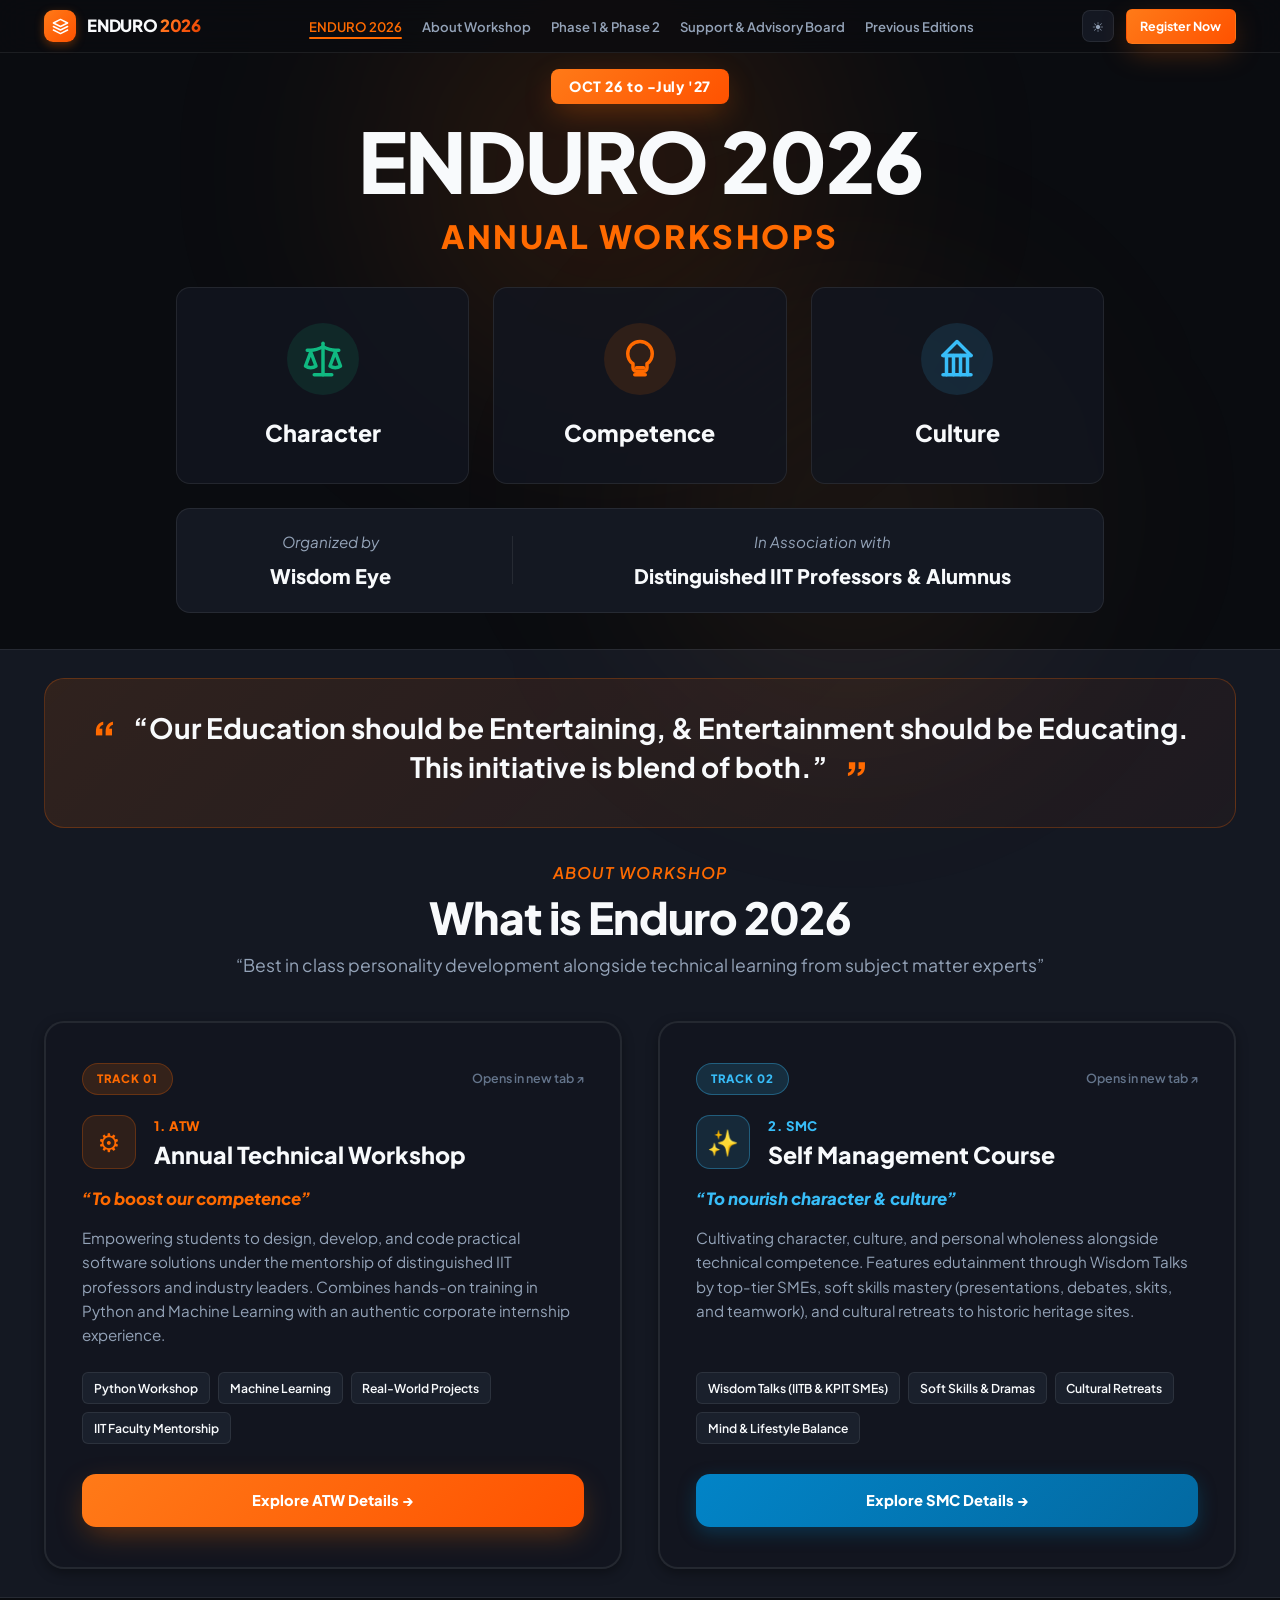
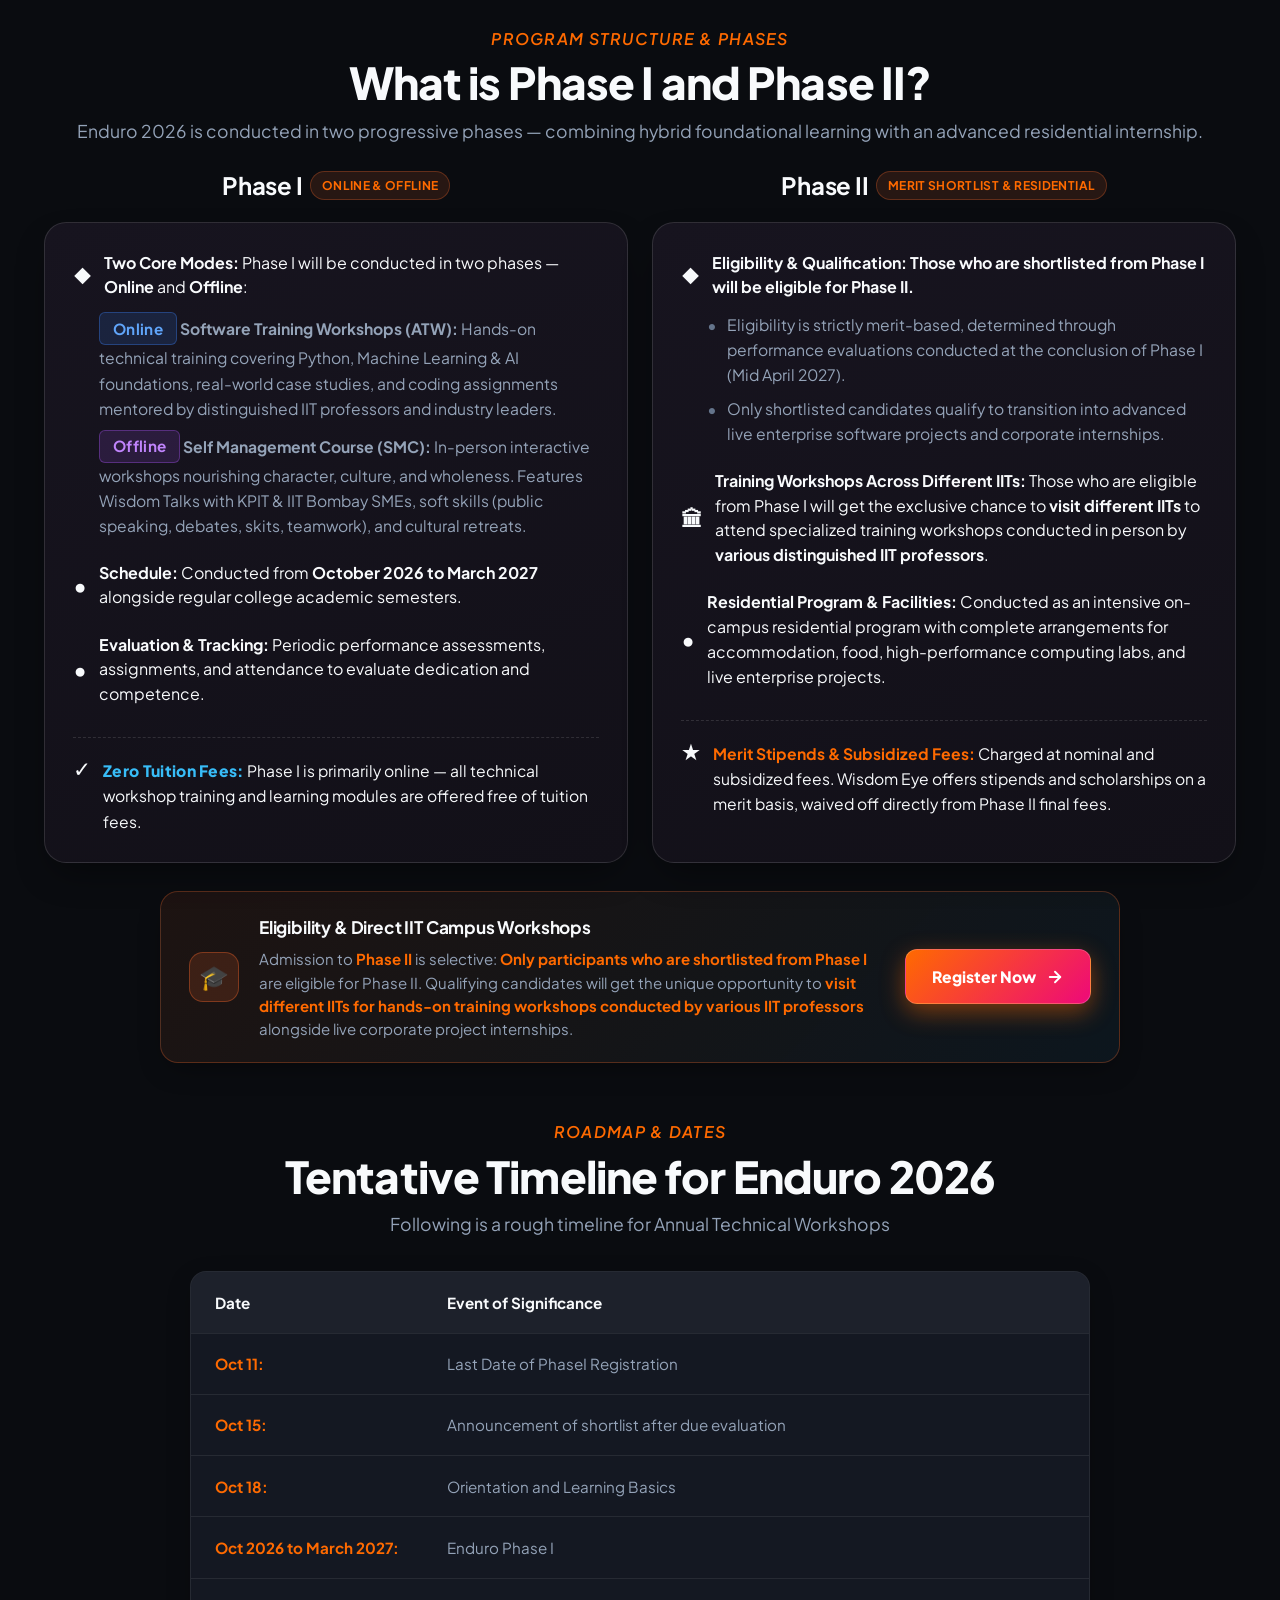
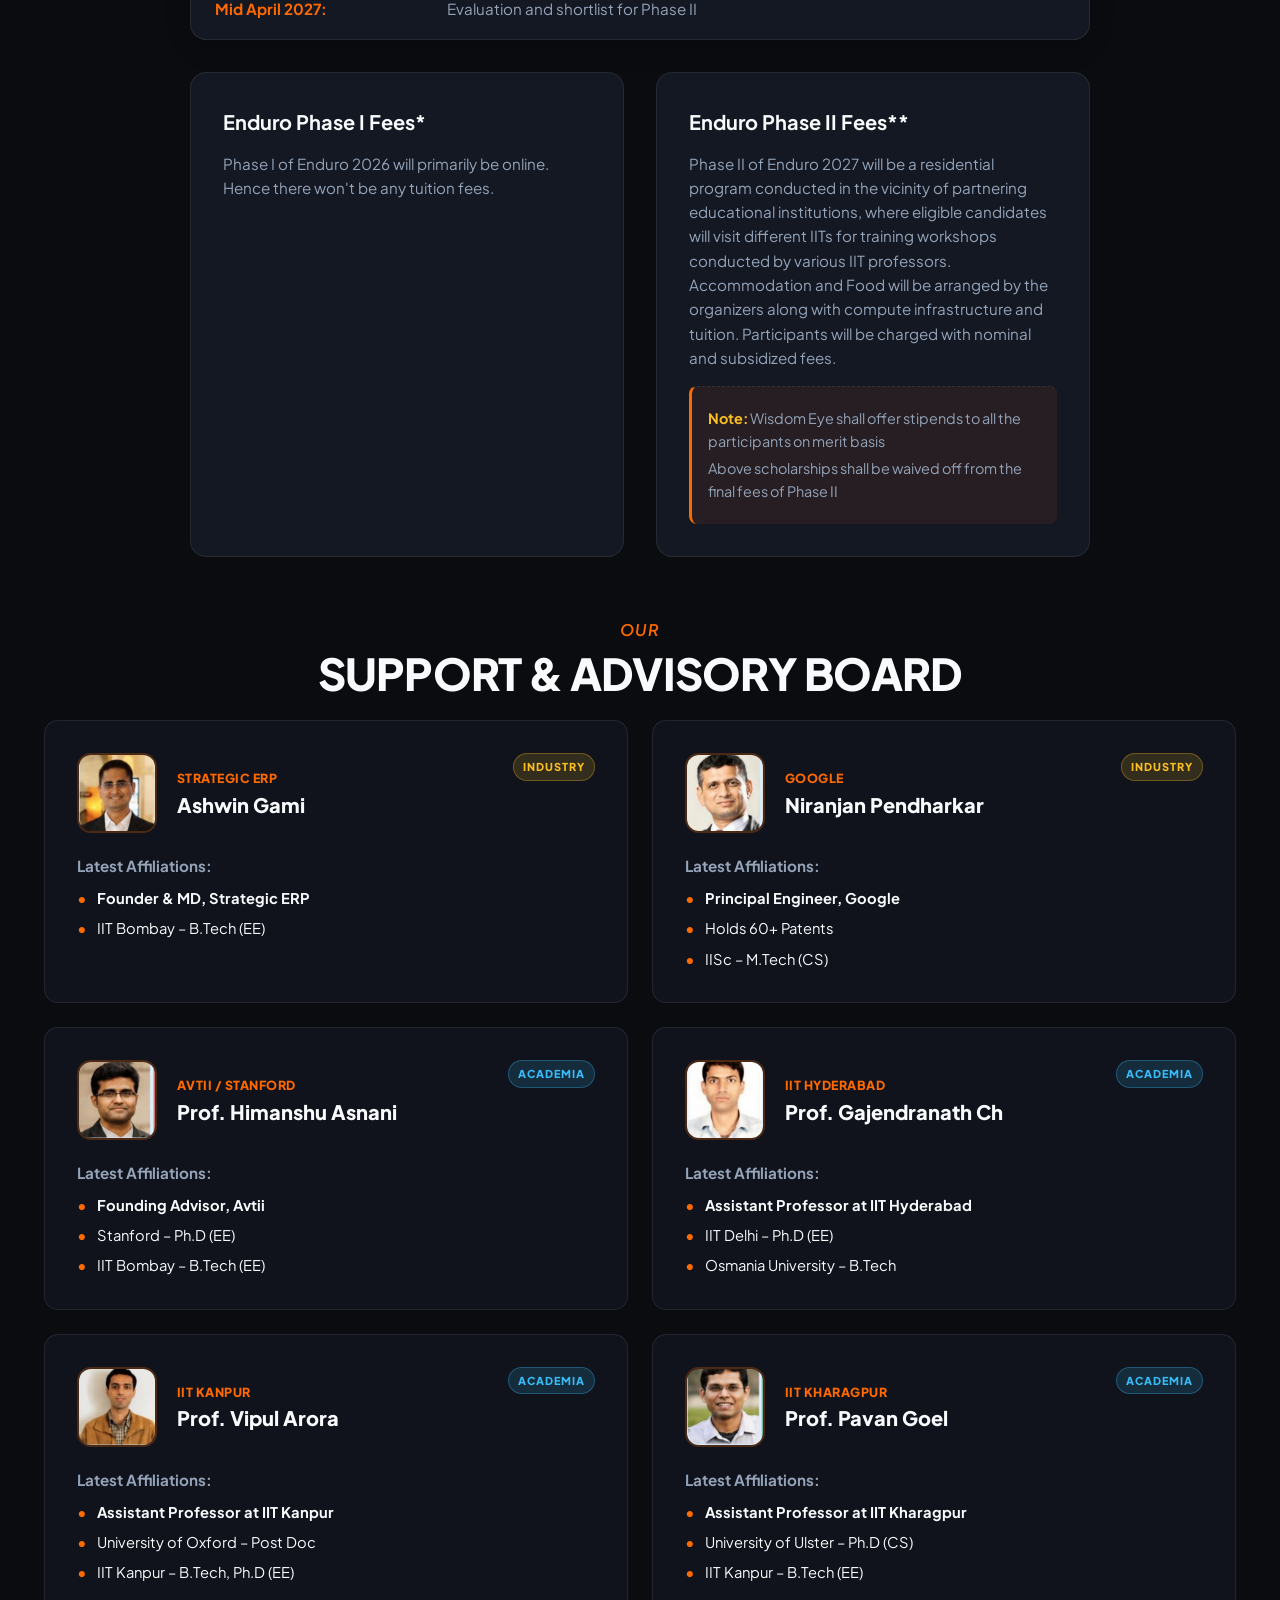
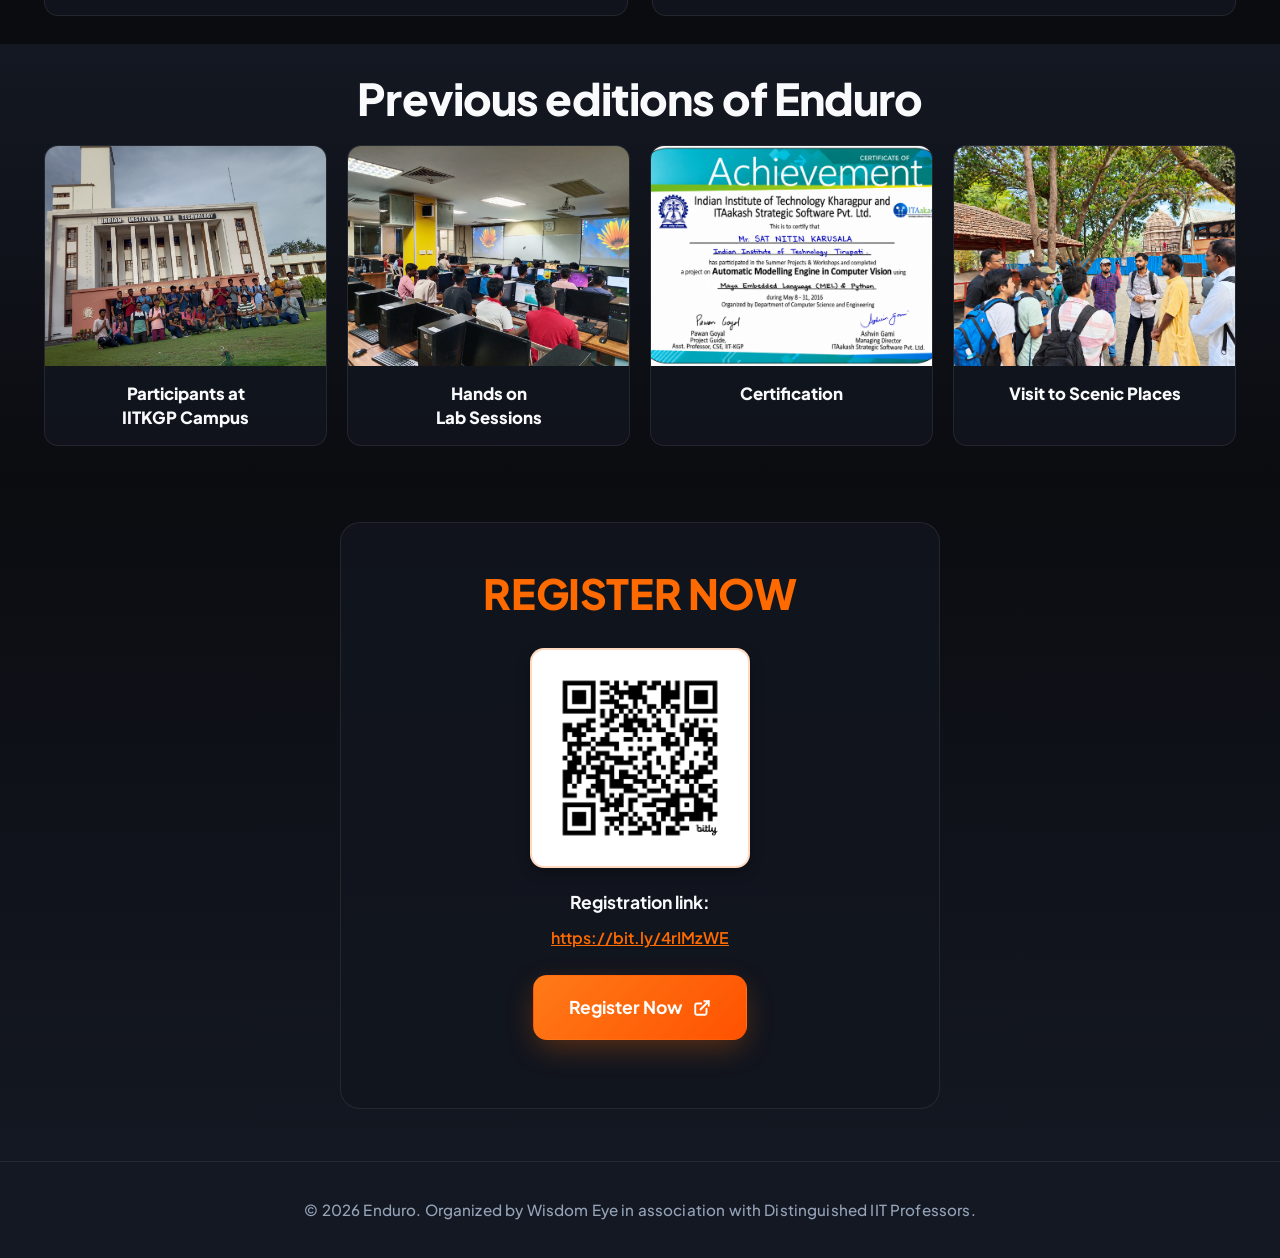
==== commit ad58d4b3: "added phase1 and phase2 details" ====
--- a/index.html
+++ b/index.html
@@ -55,7 +55,7 @@
           <li><a href="#phases">Phase 1 & Phase 2</a></li>
           <li><a href="#mentors">Support & Advisory Board</a></li>
           <li><a href="#previous-editions">Previous Editions</a></li>
-          <li class="nav-link-register"><a href="#register"
+          <li class="nav-link-register"><a href="https://bit.ly/4rIMzWE" target="_blank" rel="noopener noreferrer"
               style="color:var(--orange-primary); font-weight:700;">Register Now</a></li>
         </ul>
       </nav>
@@ -64,7 +64,7 @@
       <div class="nav-actions">
         <button id="themeToggleBtn" class="theme-toggle-btn" title="Toggle Light/Dark Theme"
           aria-label="Toggle Theme">☀️</button>
-        <a href="#register" class="btn btn-primary btn-sm">
+        <a href="https://bit.ly/4rIMzWE" target="_blank" rel="noopener noreferrer" class="btn btn-primary btn-sm">
           <span>Register Now</span>
         </a>
         <button class="mobile-menu-toggle" id="mobileMenuToggle" aria-label="Toggle Menu">&#9776;</button>
@@ -259,8 +259,132 @@
   <section class="phases-section" id="phases">
     <div class="container">
 
+      <!-- Section Heading: Phase I and Phase II -->
       <div class="section-heading-wrap text-center">
-        <h2 class="main-heading">Tentative Timeline for Enduro 2026</h2>
+        <span class="sub-label">PROGRAM STRUCTURE &amp; PHASES</span>
+        <h2 class="main-heading">What is Phase I and Phase II?</h2>
+        <p class="sub-lead">
+          Enduro 2026 is conducted in two progressive phases &mdash; combining hybrid foundational learning with an advanced residential internship.
+        </p>
+      </div>
+
+      <!-- Phase I & Phase II Showcase Grid -->
+      <div class="phase-logistics-grid">
+
+        <!-- Phase I Card Wrapper -->
+        <div class="phase-card-wrapper">
+          <h3 class="phase-card-title">Phase I <span class="phase-title-badge">Online &amp; Offline</span></h3>
+          <div class="phase-logistics-card" data-animate="phase-card">
+            <ul class="phase-points-list">
+              <li class="phase-main-item">
+                <div class="phase-point-line">
+                  <span class="bullet-dot">&#9670;</span>
+                  <p><strong>Two Core Modes:</strong> Phase I will be conducted in two phases &mdash; <strong>Online</strong> and <strong>Offline</strong>:</p>
+                </div>
+                <ul class="phase-sub-list">
+                  <li class="has-pill">
+                    <span class="phase-track-pill atw-pill">Online</span>
+                    <strong>Software Training Workshops (ATW):</strong> Hands-on technical training covering Python, Machine Learning &amp; AI foundations, real-world case studies, and coding assignments mentored by distinguished IIT professors and industry leaders.
+                  </li>
+                  <li class="has-pill">
+                    <span class="phase-track-pill smc-pill">Offline</span>
+                    <strong>Self Management Course (SMC):</strong> In-person interactive workshops nourishing character, culture, and wholeness. Features Wisdom Talks with KPIT &amp; IIT Bombay SMEs, soft skills (public speaking, debates, skits, teamwork), and cultural retreats.
+                  </li>
+                </ul>
+              </li>
+
+              <li class="phase-main-item">
+                <div class="phase-point-line">
+                  <span class="bullet-dot">&bull;</span>
+                  <p><strong>Schedule:</strong> Conducted from <strong>October 2026 to March 2027</strong> alongside regular college academic semesters.</p>
+                </div>
+              </li>
+
+              <li class="phase-main-item">
+                <div class="phase-point-line">
+                  <span class="bullet-dot">&bull;</span>
+                  <p><strong>Evaluation &amp; Tracking:</strong> Periodic performance assessments, assignments, and attendance to evaluate dedication and competence.</p>
+                </div>
+              </li>
+
+              <li class="phase-highlight-item">
+                <span class="bullet-dot">&#10003;</span>
+                <p><span class="badge-free-text">Zero Tuition Fees:</span> Phase I is primarily online &mdash; all technical workshop training and learning modules are offered free of tuition fees.</p>
+              </li>
+            </ul>
+          </div>
+        </div>
+
+        <!-- Phase II Card Wrapper -->
+        <div class="phase-card-wrapper">
+          <h3 class="phase-card-title">Phase II <span class="phase-title-badge">Merit Shortlist &amp; Residential</span></h3>
+          <div class="phase-logistics-card" data-animate="phase-card">
+            <ul class="phase-points-list">
+              <li class="phase-main-item">
+                <div class="phase-point-line">
+                  <span class="bullet-dot">&#9670;</span>
+                  <p><strong>Eligibility &amp; Qualification:</strong> <strong>Those who are shortlisted from Phase I will be eligible for Phase II.</strong></p>
+                </div>
+                <ul class="phase-sub-list">
+                  <li>
+                    Eligibility is strictly merit-based, determined through performance evaluations conducted at the conclusion of Phase I (Mid April 2027).
+                  </li>
+                  <li>
+                    Only shortlisted candidates qualify to transition into advanced live enterprise software projects and corporate internships.
+                  </li>
+                </ul>
+              </li>
+
+              <li class="phase-main-item">
+                <div class="phase-point-line">
+                  <span class="bullet-dot">&#127963;</span>
+                  <p><strong>Training Workshops Across Different IITs:</strong> Those who are eligible from Phase I will get the exclusive chance to <strong>visit different IITs</strong> to attend specialized training workshops conducted in person by <strong>various distinguished IIT professors</strong>.</p>
+                </div>
+              </li>
+
+              <li class="phase-main-item">
+                <div class="phase-point-line">
+                  <span class="bullet-dot">&bull;</span>
+                  <p><strong>Residential Program &amp; Facilities:</strong> Conducted as an intensive on-campus residential program with complete arrangements for accommodation, food, high-performance computing labs, and live enterprise projects.</p>
+                </div>
+              </li>
+
+              <li class="phase-highlight-item">
+                <span class="bullet-dot">&#9733;</span>
+                <p><span class="badge-accent-text">Merit Stipends &amp; Subsidized Fees:</span> Charged at nominal and subsidized fees. Wisdom Eye offers stipends and scholarships on a merit basis, waived off directly from Phase II final fees.</p>
+              </li>
+            </ul>
+          </div>
+        </div>
+
+      </div>
+
+      <!-- Eligibility Bridge Banner -->
+      <div class="eligibility-card-wrapper">
+        <div class="eligibility-card">
+          <div class="eligibility-card-icon">&#127891;</div>
+          <div class="eligibility-card-content">
+            <h4>Eligibility &amp; Direct IIT Campus Workshops</h4>
+            <p>
+              Admission to <strong>Phase II</strong> is selective: <strong>Only participants who are shortlisted from Phase I</strong> are eligible for Phase II. Qualifying candidates will get the unique opportunity to <strong>visit different IITs for hands-on training workshops conducted by various IIT professors</strong> alongside live corporate project internships.
+            </p>
+          </div>
+          <div class="eligibility-card-action">
+            <a href="https://bit.ly/4rIMzWE" target="_blank" rel="noopener noreferrer" class="btn btn-primary eligibility-register-btn" title="Register for Enduro 2026 Phase I">
+              <span>Register Now</span>
+              <svg width="18" height="18" viewBox="0 0 24 24" fill="none" stroke="currentColor" stroke-width="2.5" stroke-linecap="round" stroke-linejoin="round">
+                <line x1="5" y1="12" x2="19" y2="12"></line>
+                <polyline points="12 5 19 12 12 19"></polyline>
+              </svg>
+            </a>
+          </div>
+        </div>
+      </div>
+
+      <!-- Timeline Sub-Heading -->
+      <div class="section-heading-wrap text-center timeline-heading-wrap">
+        <span class="sub-label">ROADMAP &amp; DATES</span>
+        <h3 class="main-heading">Tentative Timeline for Enduro 2026</h3>
         <p class="sub-lead">Following is a rough timeline for Annual Technical Workshops</p>
       </div>
 
@@ -311,9 +435,7 @@
         <!-- Enduro Phase II Fees -->
         <div class="fee-card-verbatim">
           <h3>Enduro Phase II Fees**</h3>
-          <p>Phase II of Enduro 2027 will be a residential program conducted in the vicinity of one of the partnering
-            educational institutions. Accommodation and Food will be arranged by the organizers along with tuition and
-            other infrastructure. Participants will be charged with nominal and subsidized fees.</p>
+          <p>Phase II of Enduro 2027 will be a residential program conducted in the vicinity of partnering educational institutions, where eligible candidates will visit different IITs for training workshops conducted by various IIT professors. Accommodation and Food will be arranged by the organizers along with compute infrastructure and tuition. Participants will be charged with nominal and subsidized fees.</p>
           <div class="fee-stipend-note">
             <p><strong>Note:</strong> Wisdom Eye shall offer stipends to all the participants on merit basis</p>
             <p>Above scholarships shall be waived off from the final fees of Phase II</p>
@@ -507,7 +629,7 @@
           <div class="edition-img-box">
             <img src="assets/Picture1.png" alt="Last day of workshop" loading="lazy" />
           </div>
-          <h3 class="edition-caption">Vist to Scenic Places</h3>
+          <h3 class="edition-caption">Visit to Scenic Places</h3>
         </div>
 
       </div>
@@ -525,16 +647,18 @@
         <h2 class="register-main-title">REGISTER NOW</h2>
 
         <div class="register-qr-wrapper">
-          <img src="assets/registration_qr.jpg" alt="Scan QR to Register" class="register-qr-img" />
+          <a href="https://bit.ly/4rIMzWE" target="_blank" rel="noopener noreferrer" title="Scan or click QR code to register">
+            <img src="assets/QR code.jpeg" alt="Scan QR to Register" class="register-qr-img" />
+          </a>
         </div>
 
         <div class="register-link-row">
           <p class="reg-label-text">
             Registration link:
-            <a href="register.html" target="_blank" class="reg-link-url">https://wisdomeye.in/enduro2026/register</a>
+            <a href="https://bit.ly/4rIMzWE" target="_blank" rel="noopener noreferrer" class="reg-link-url">https://bit.ly/4rIMzWE</a>
           </p>
-          <a href="register.html" target="_blank" class="btn btn-primary btn-lg" style="margin-top: 0.5rem;">
-            <span>Open Registration Form</span>
+          <a href="https://bit.ly/4rIMzWE" target="_blank" rel="noopener noreferrer" class="btn btn-primary btn-lg" style="margin-top: 0.5rem;">
+            <span>Register Now</span>
             <svg width="18" height="18" viewBox="0 0 24 24" fill="none" stroke="currentColor" stroke-width="2.5"
               stroke-linecap="round" stroke-linejoin="round">
               <path d="M18 13v6a2 2 0 0 1-2 2H5a2 2 0 0 1-2-2V8a2 2 0 0 1 2-2h6"></path>
--- a/css/style.css
+++ b/css/style.css
@@ -3040,12 +3040,35 @@
   box-shadow: var(--shadow-sm);
   border: 2px solid var(--orange-border);
   margin-bottom: 1.25rem;
+  display: flex;
+  align-items: center;
+  justify-content: center;
+  transition: transform var(--transition-normal), box-shadow var(--transition-normal), border-color var(--transition-normal);
+}
+
+.register-qr-wrapper:hover {
+  transform: translateY(-4px) scale(1.02);
+  box-shadow: 0 10px 25px rgba(255, 107, 0, 0.2);
+  border-color: var(--orange-primary);
+}
+
+.register-qr-wrapper a {
+  display: flex;
+  align-items: center;
+  justify-content: center;
+  width: 100%;
+  height: 100%;
 }
 
 .register-qr-img {
   width: 100%;
   height: 100%;
   object-fit: contain;
+  transition: transform var(--transition-normal);
+}
+
+.register-qr-wrapper:hover .register-qr-img {
+  transform: scale(1.02);
 }
 
 .register-link-row {
@@ -4529,6 +4552,23 @@
   text-align: center;
   margin-bottom: 1rem;
   letter-spacing: -0.01em;
+  display: flex;
+  align-items: center;
+  justify-content: center;
+  flex-wrap: wrap;
+  gap: 0.5rem;
+}
+
+.phase-title-badge {
+  font-size: 0.75rem;
+  font-weight: 700;
+  padding: 0.22rem 0.65rem;
+  border-radius: 999px;
+  background: rgba(255, 107, 44, 0.12);
+  color: var(--orange-primary);
+  border: 1px solid rgba(255, 107, 44, 0.28);
+  letter-spacing: 0.03em;
+  text-transform: uppercase;
 }
 
 /* Card Container with Intro Animation */
@@ -4561,14 +4601,96 @@
   box-shadow: 0 20px 45px -10px rgba(0, 0, 0, 0.6), 0 0 25px rgba(255, 107, 44, 0.08);
 }
 
-/* Eligibility of Certification Card Wrapper */
+/* Eligibility Card Wrapper */
 .eligibility-card-wrapper {
-  margin-top: 1.5rem;
+  margin-top: 1.75rem;
 }
 
 .eligibility-card {
   max-width: 960px;
   margin: 0 auto;
+  background: linear-gradient(135deg, rgba(255, 107, 44, 0.08) 0%, rgba(56, 189, 248, 0.06) 100%);
+  border: 1px solid rgba(255, 107, 44, 0.28);
+  border-radius: 18px;
+  padding: 1.35rem 1.75rem;
+  display: flex;
+  align-items: center;
+  gap: 1.25rem;
+  box-shadow: 0 10px 28px -8px rgba(0, 0, 0, 0.4);
+}
+
+.eligibility-card-icon {
+  width: 50px;
+  height: 50px;
+  border-radius: 14px;
+  background: rgba(255, 107, 44, 0.15);
+  border: 1px solid rgba(255, 107, 44, 0.35);
+  display: flex;
+  align-items: center;
+  justify-content: center;
+  font-size: 1.5rem;
+  flex-shrink: 0;
+  color: var(--orange-primary);
+}
+
+.eligibility-card-content h4 {
+  margin: 0 0 0.35rem 0;
+  font-size: 1.08rem;
+  font-weight: 700;
+  color: var(--text-primary);
+  letter-spacing: -0.01em;
+}
+
+.eligibility-card-content {
+  flex: 1;
+}
+
+.eligibility-card-content p {
+  margin: 0;
+  font-size: 0.94rem;
+  line-height: 1.55;
+  color: var(--text-secondary);
+}
+
+.eligibility-card-content p strong {
+  color: var(--orange-primary);
+}
+
+.eligibility-card-action {
+  flex-shrink: 0;
+  display: flex;
+  align-items: center;
+}
+
+.eligibility-register-btn {
+  display: inline-flex;
+  align-items: center;
+  gap: 0.6rem;
+  padding: 0.85rem 1.65rem;
+  font-size: 0.98rem;
+  font-weight: 800;
+  border-radius: 12px;
+  background: linear-gradient(135deg, #ff6a00 0%, #ee0979 100%);
+  color: #ffffff !important;
+  box-shadow: 0 8px 24px rgba(255, 106, 0, 0.45);
+  transition: all 0.25s cubic-bezier(0.16, 1, 0.3, 1);
+  white-space: nowrap;
+  text-decoration: none;
+  border: 1px solid rgba(255, 255, 255, 0.2);
+}
+
+.eligibility-register-btn:hover {
+  transform: translateY(-2px) scale(1.03);
+  box-shadow: 0 14px 32px rgba(255, 106, 0, 0.65);
+  filter: brightness(1.1);
+}
+
+.eligibility-register-btn svg {
+  transition: transform 0.25s ease;
+}
+
+.eligibility-register-btn:hover svg {
+  transform: translateX(4px);
 }
 
 /* Points List & Points Entrance Animations */
@@ -4697,6 +4819,14 @@
   line-height: 1.4;
 }
 
+.phase-sub-list li.has-pill {
+  padding-left: 0;
+}
+
+.phase-sub-list li.has-pill::before {
+  display: none;
+}
+
 /* Highlight Items (Free / Residential) */
 .phase-highlight-item {
   display: flex;
@@ -4728,6 +4858,10 @@
 .warning-text {
   color: #f87171;
   font-weight: 700;
+}
+
+.timeline-heading-wrap {
+  margin-top: 3.5rem;
 }
 
 /* Timeline & Fees Styling */
@@ -4853,6 +4987,22 @@
   background: rgba(0, 0, 0, 0.02);
 }
 
+.light-theme .phase-title-badge {
+  background: rgba(255, 107, 44, 0.1);
+  color: #ea580c;
+  border-color: rgba(255, 107, 44, 0.25);
+}
+
+.light-theme .eligibility-card {
+  background: linear-gradient(135deg, rgba(255, 107, 44, 0.06) 0%, rgba(2, 132, 199, 0.05) 100%);
+  border-color: rgba(255, 107, 44, 0.25);
+  box-shadow: 0 6px 20px rgba(0, 0, 0, 0.04);
+}
+
+.light-theme .eligibility-card-content p strong {
+  color: #ea580c;
+}
+
 /* Responsive Overrides */
 @media (max-width: 900px) {
   .phase-logistics-grid {
@@ -4864,6 +5014,19 @@
   }
   .phase-logistics-card {
     padding: 1.75rem 1.5rem;
+  }
+  .eligibility-card {
+    flex-direction: column;
+    align-items: stretch;
+    text-align: left;
+    gap: 1.25rem;
+  }
+  .eligibility-card-action {
+    width: 100%;
+  }
+  .eligibility-register-btn {
+    width: 100%;
+    justify-content: center;
   }
 }
 
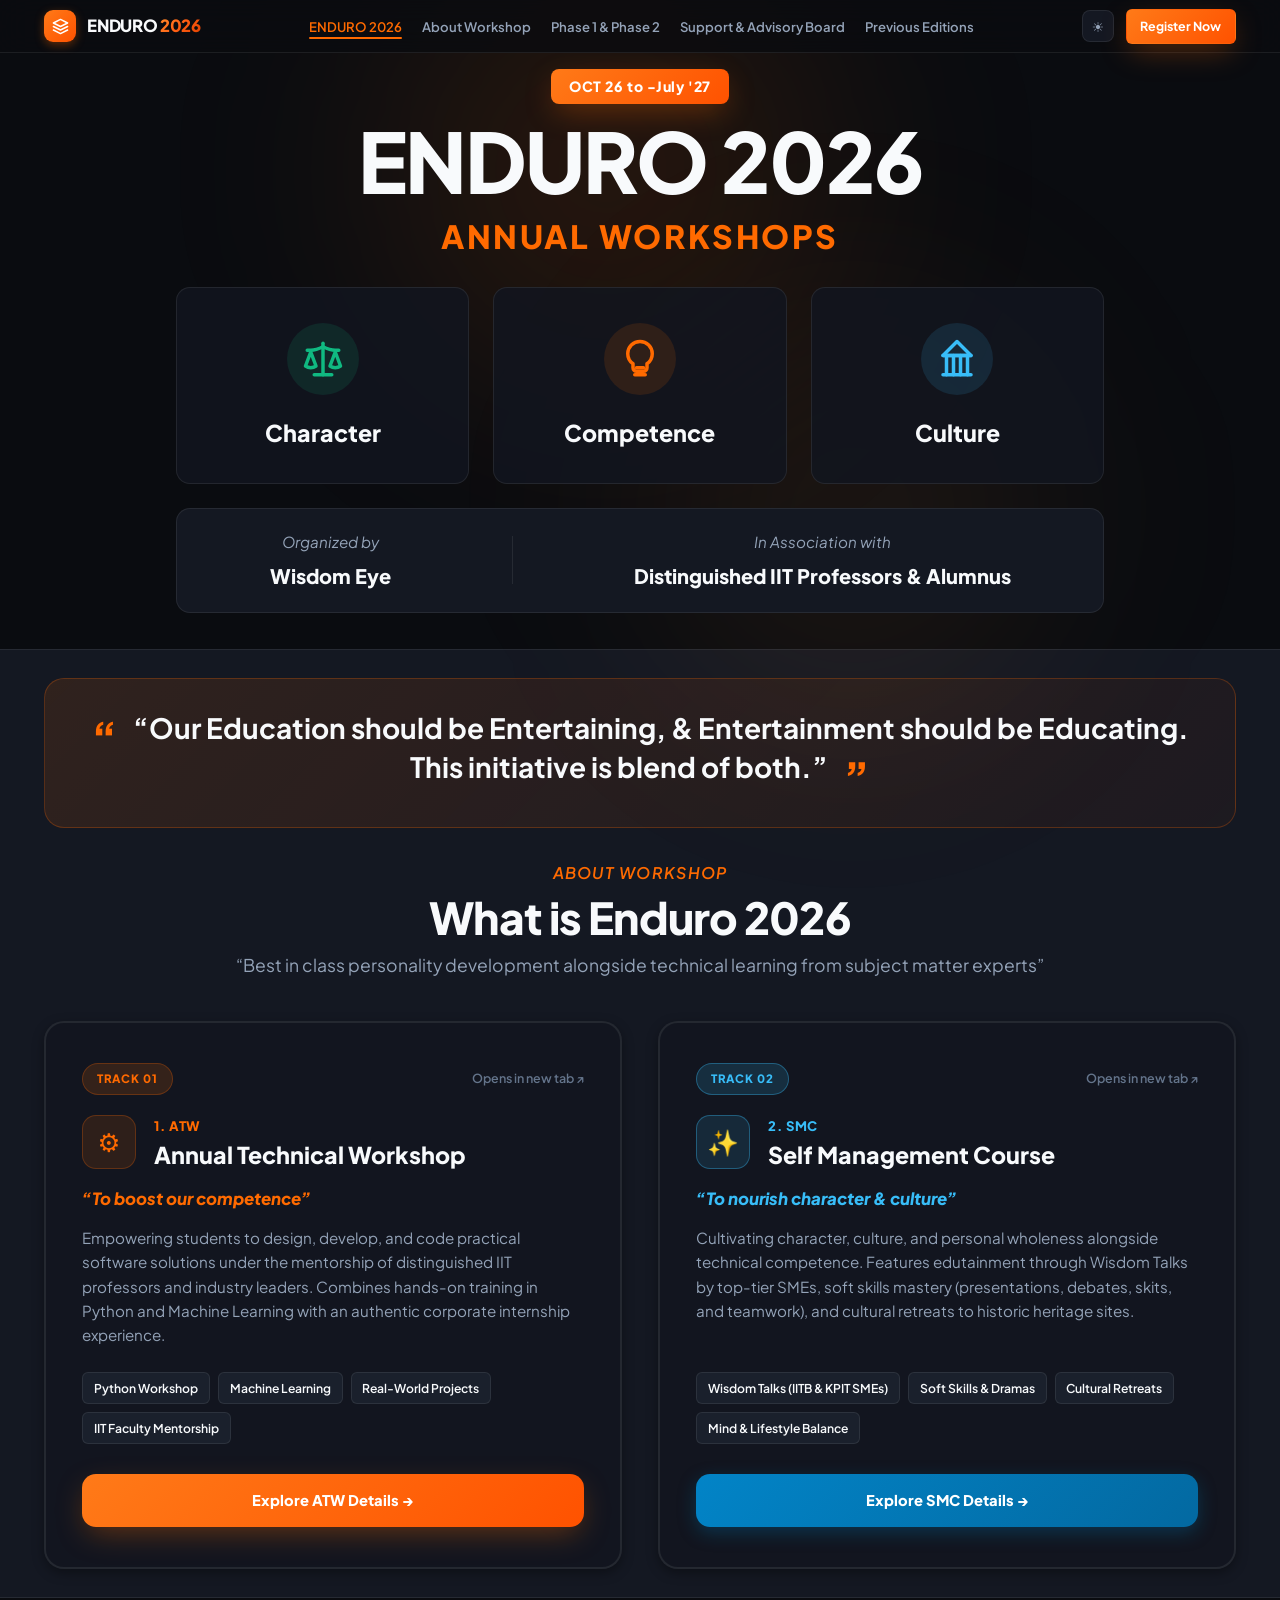
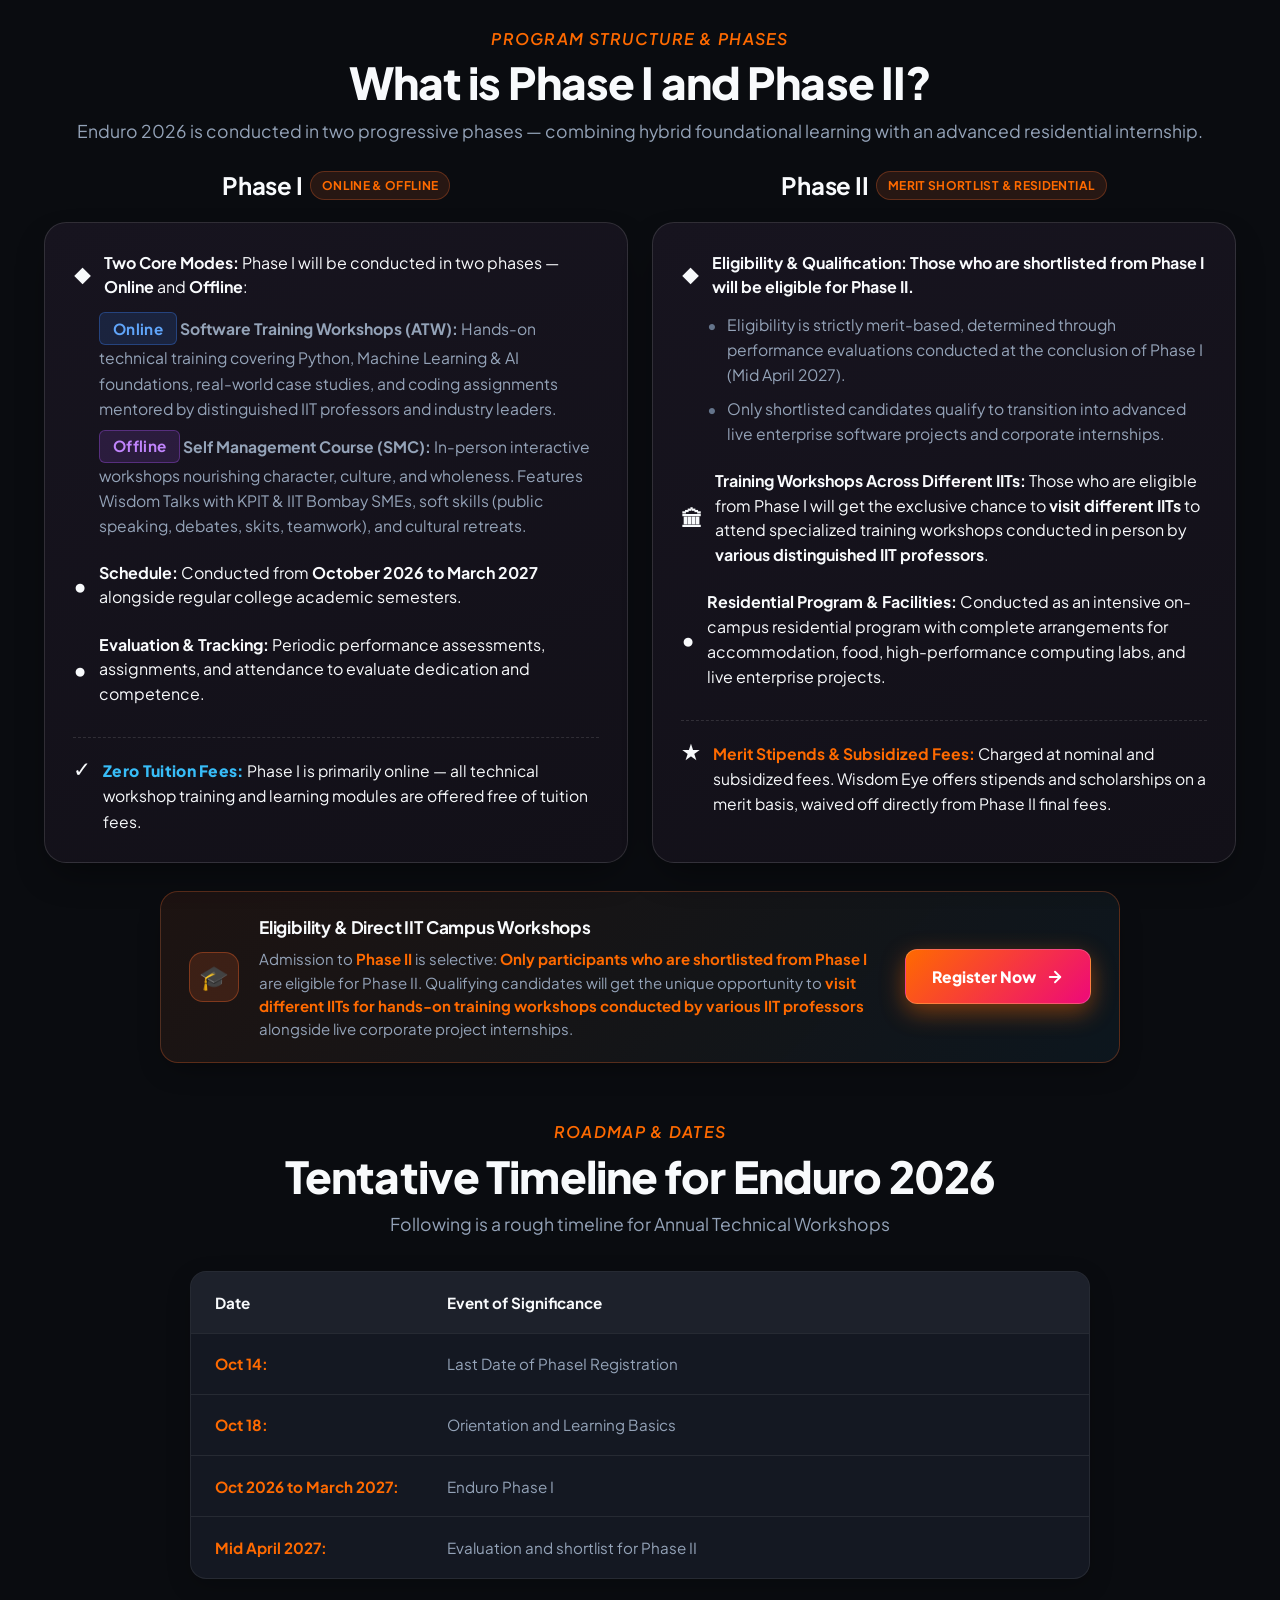
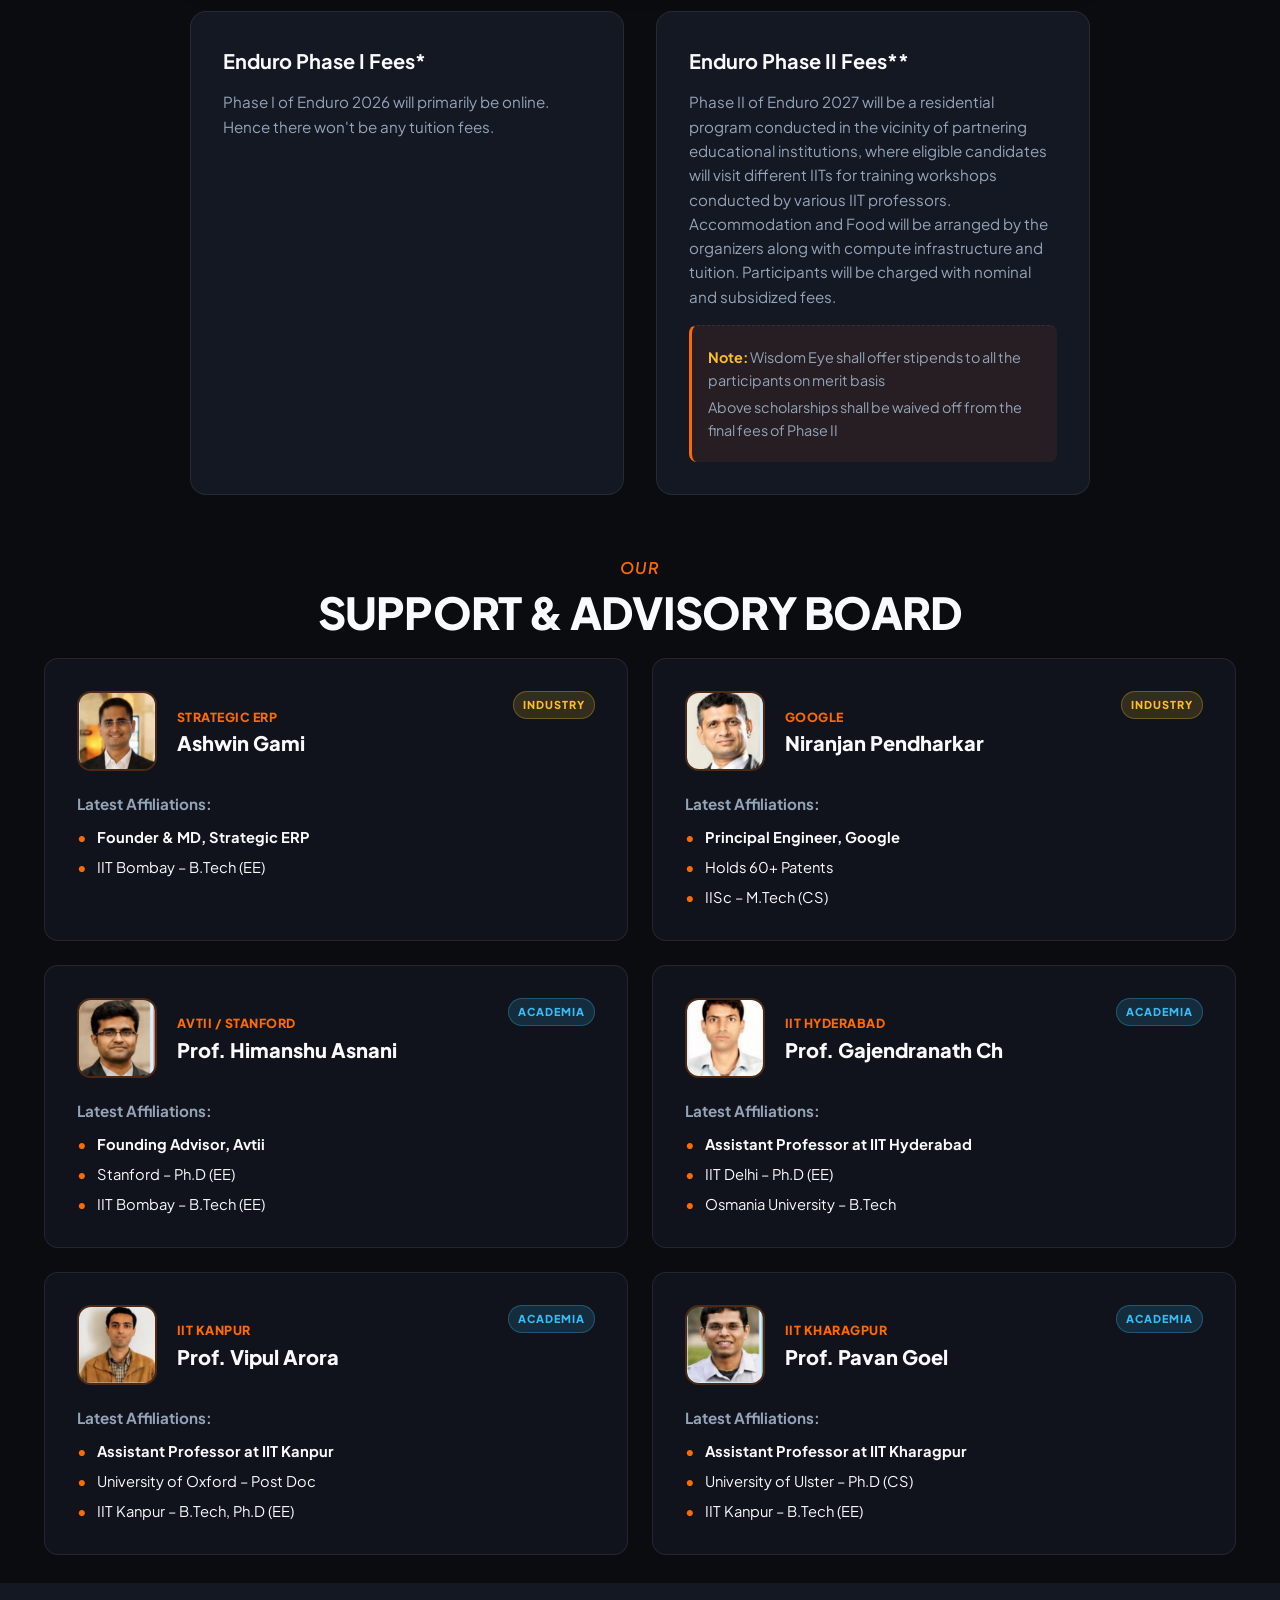
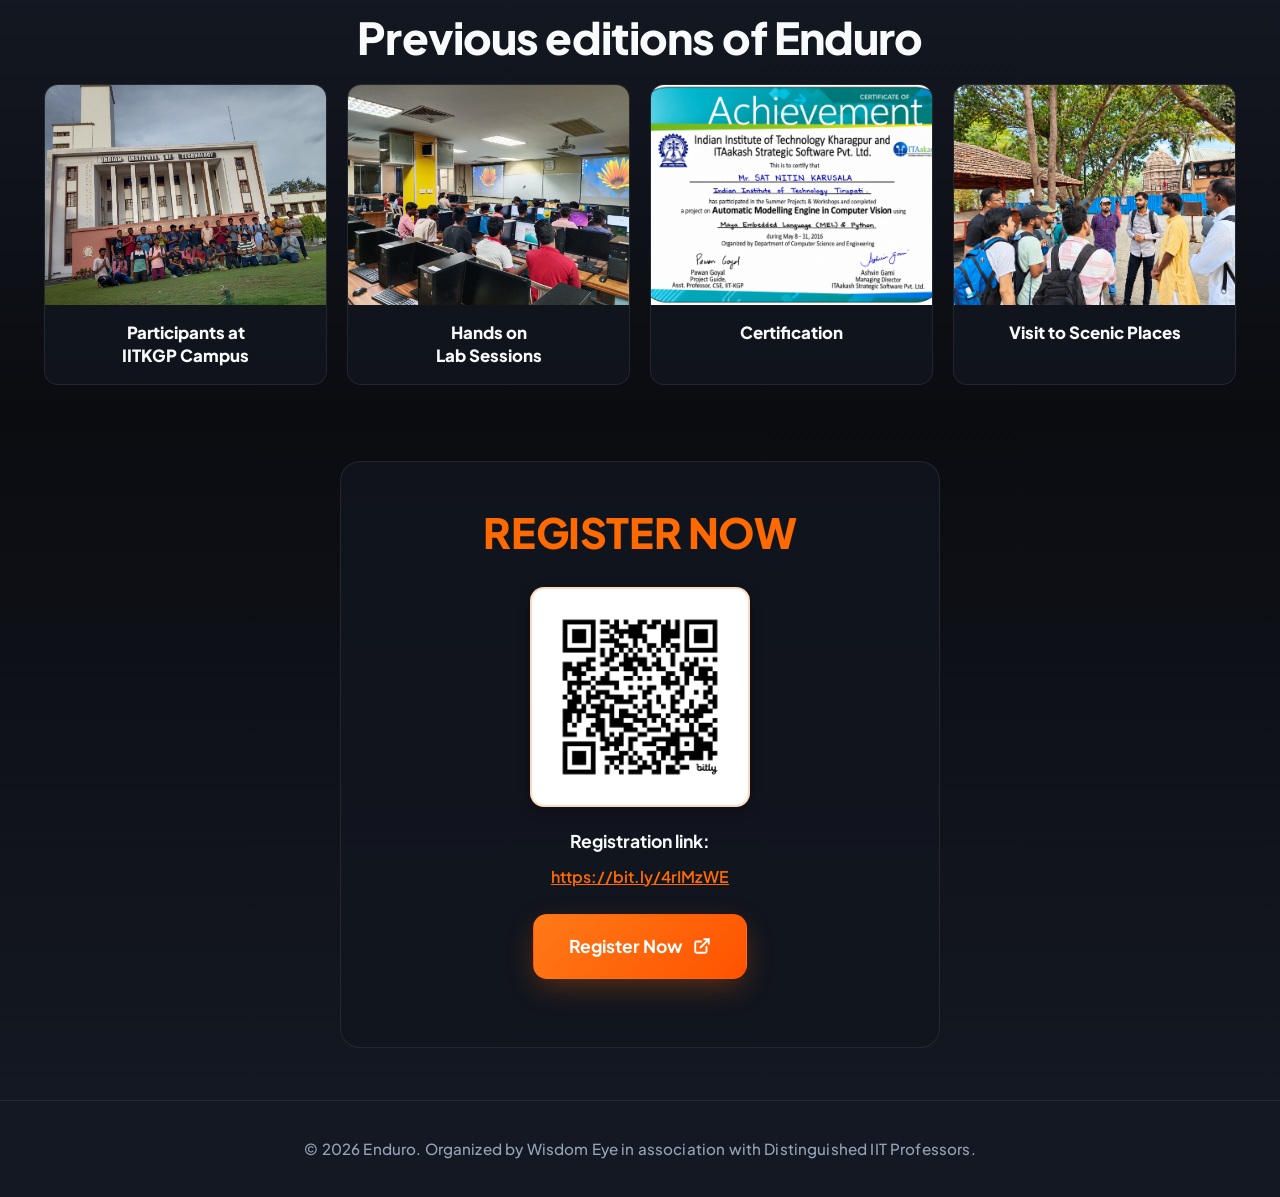
==== commit 26bc00c6: "modified date" ====
--- a/index.html
+++ b/index.html
@@ -399,13 +399,10 @@
           </thead>
           <tbody>
             <tr>
-              <td class="date-cell">Oct 11:</td>
+              <td class="date-cell">Oct 14:</td>
               <td>Last Date of PhaseI Registration</td>
             </tr>
-            <tr>
-              <td class="date-cell">Oct 15:</td>
-              <td>Announcement of shortlist after due evaluation</td>
-            </tr>
+           
 
             <tr>
               <td class="date-cell">Oct 18:</td>
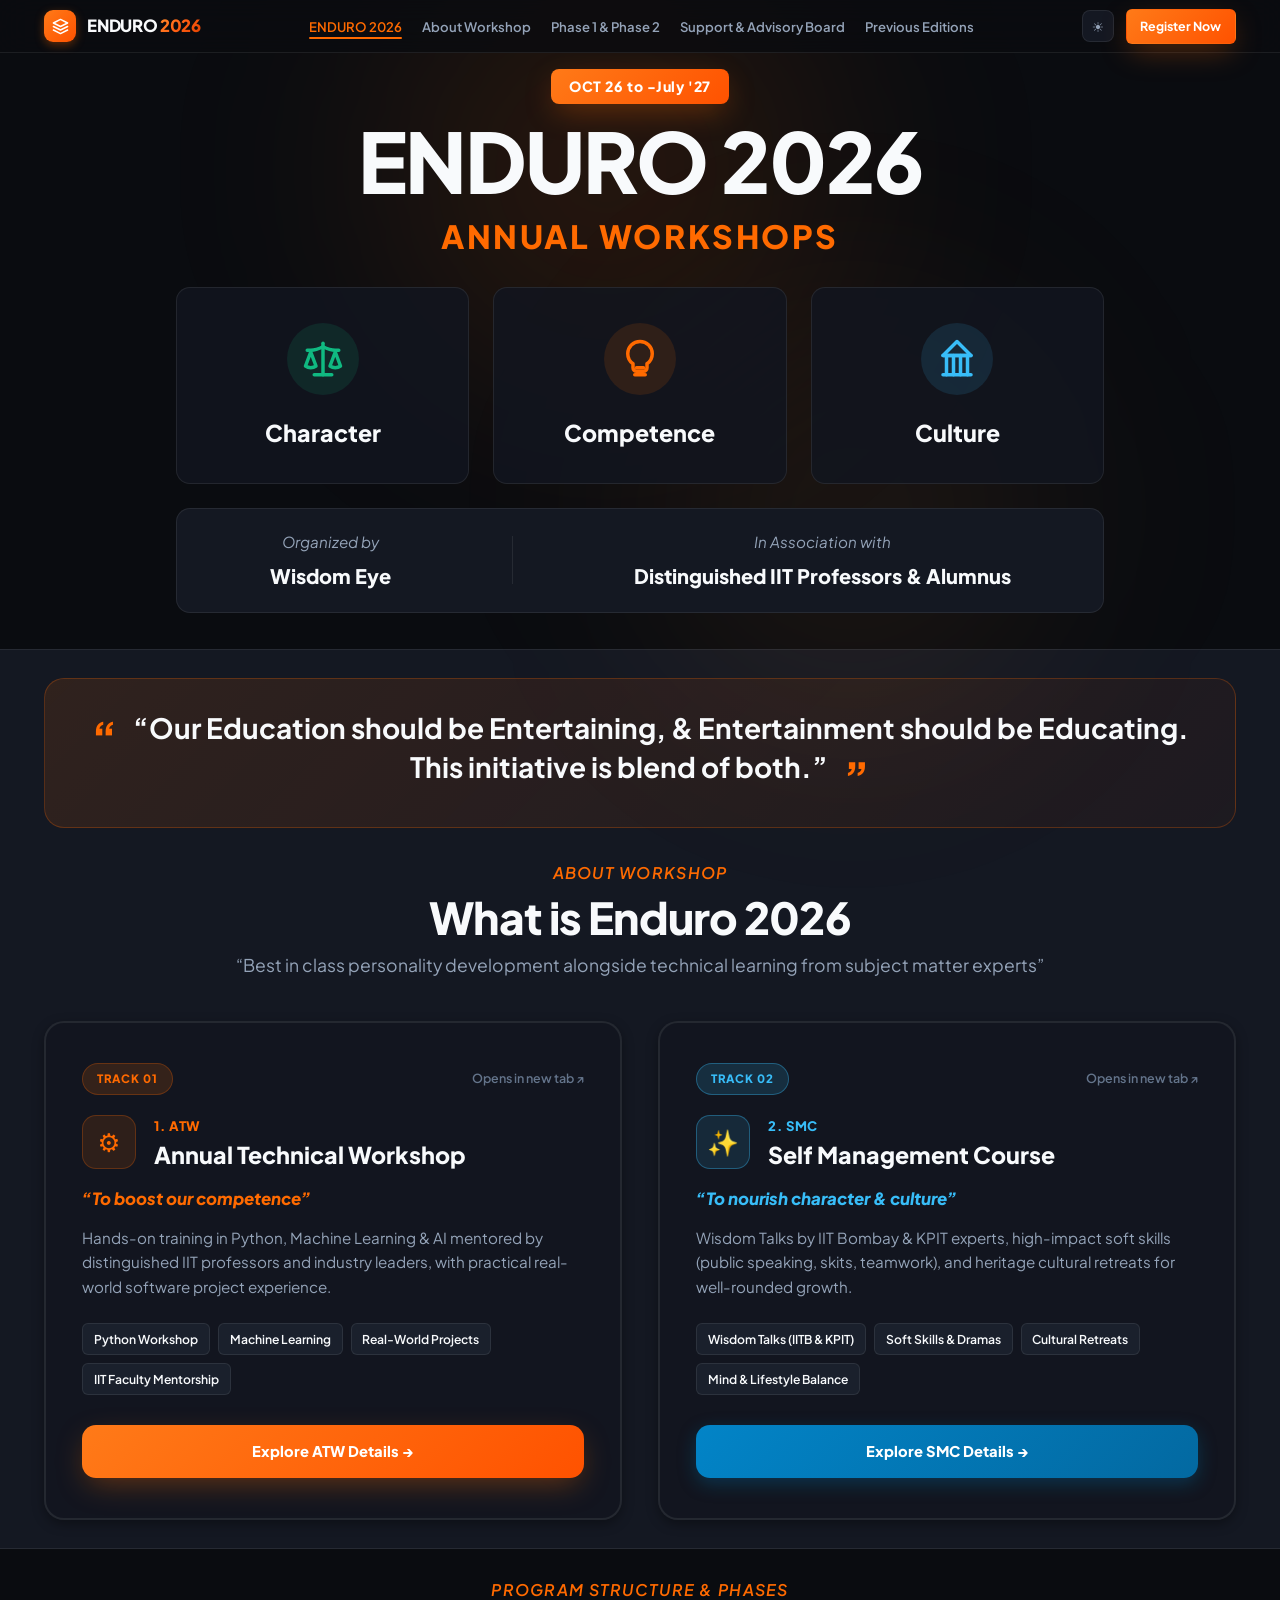
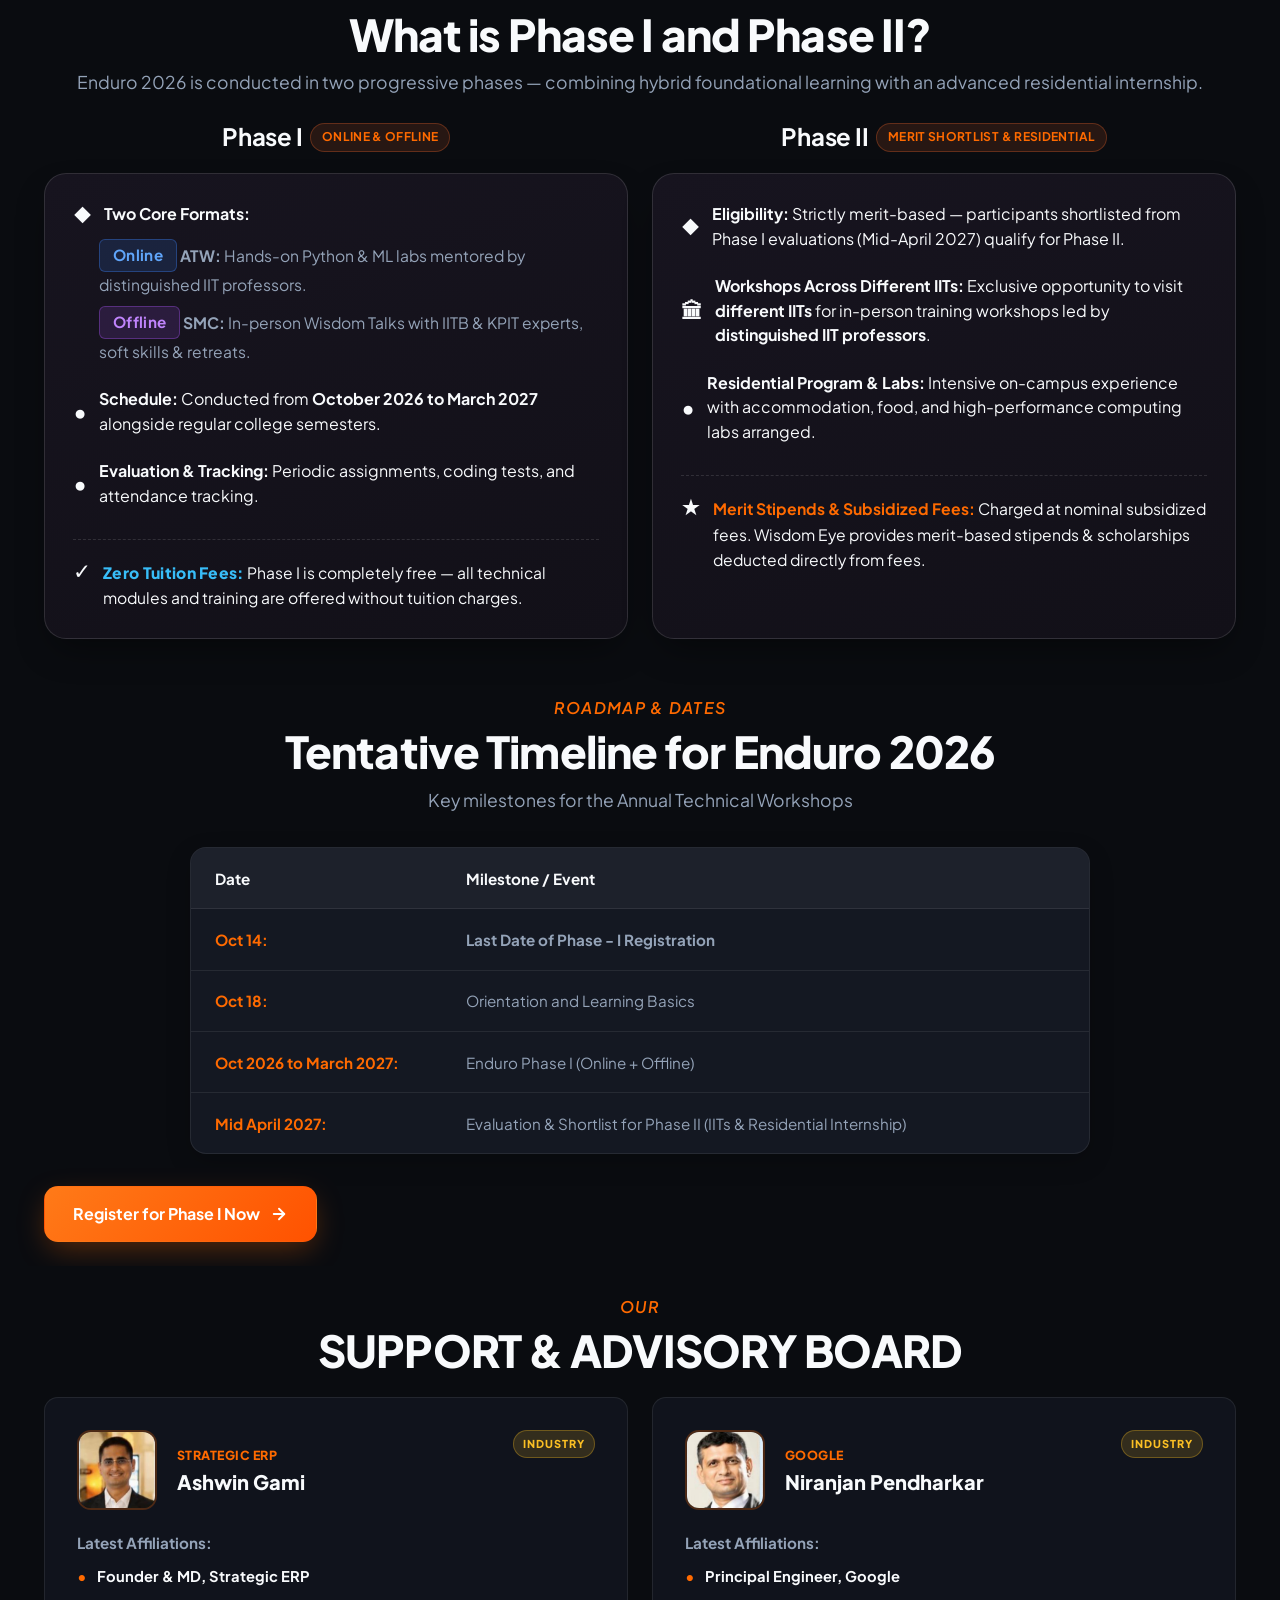
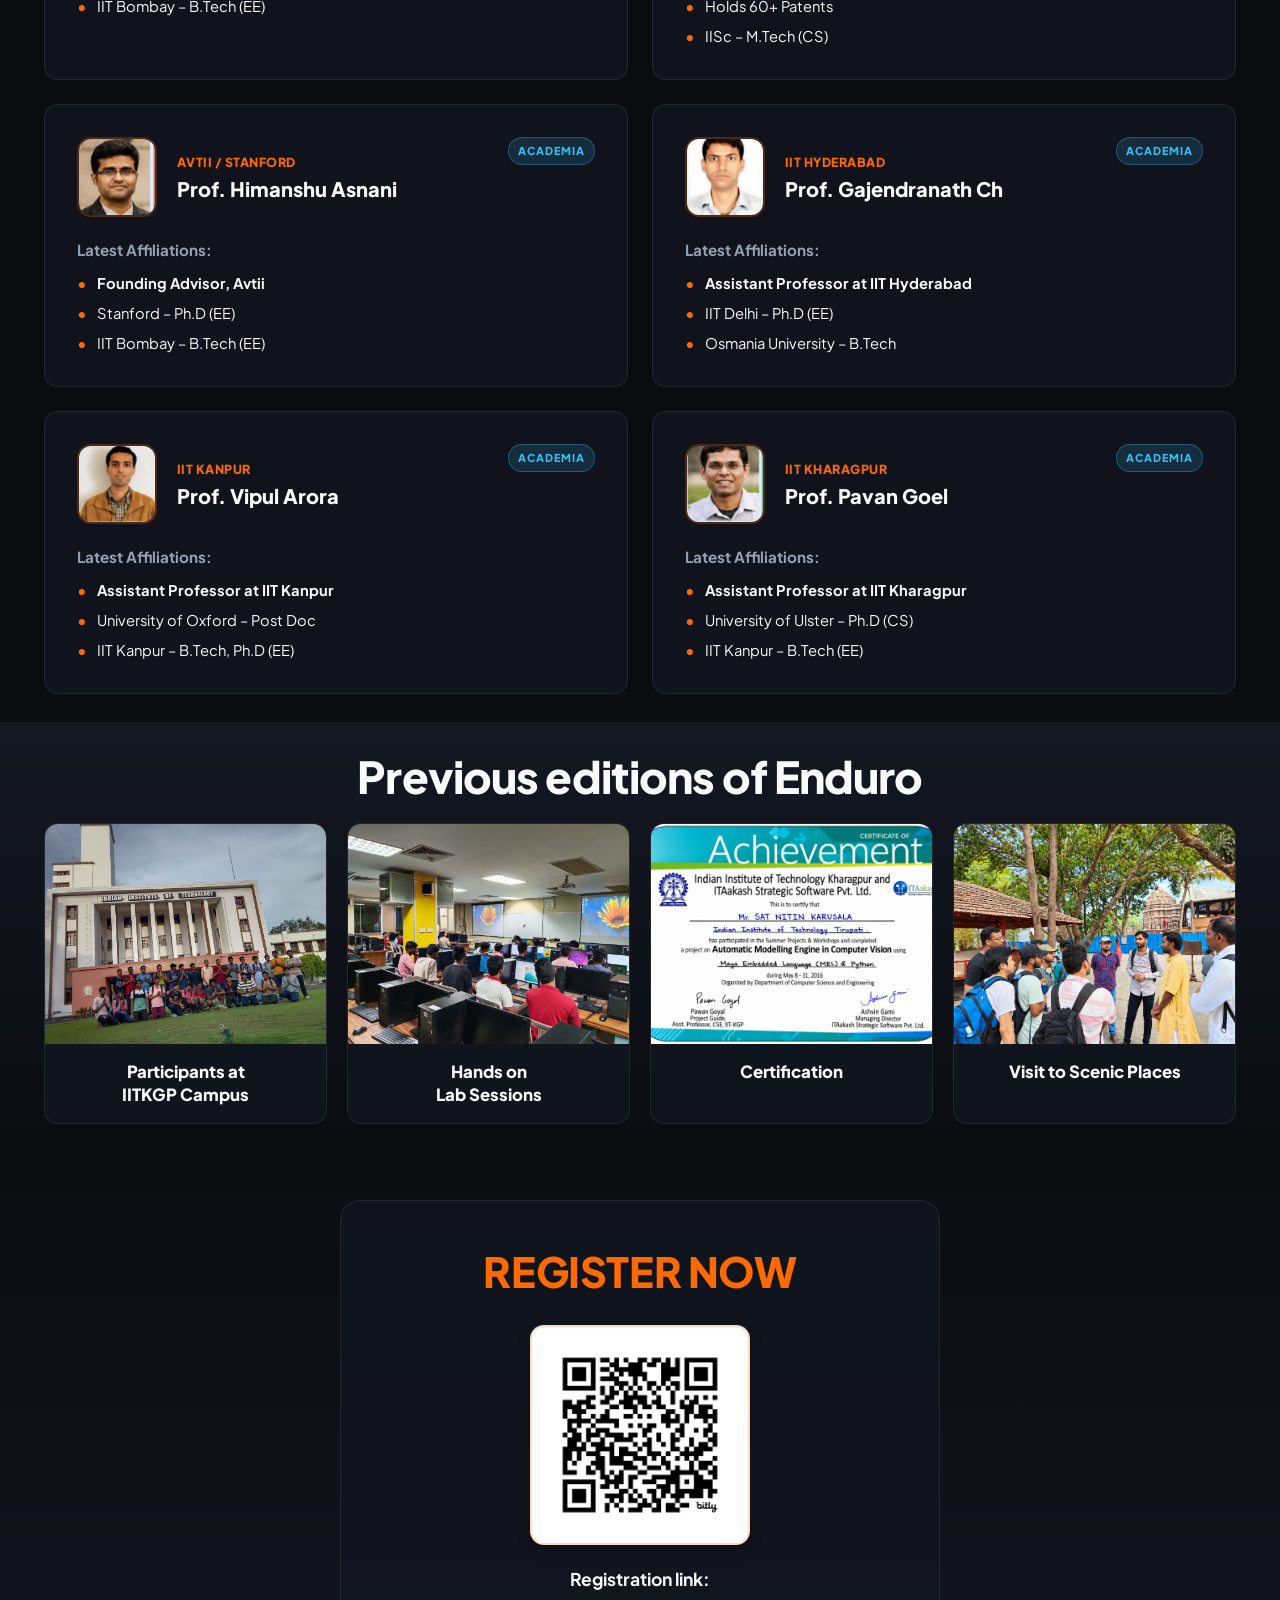
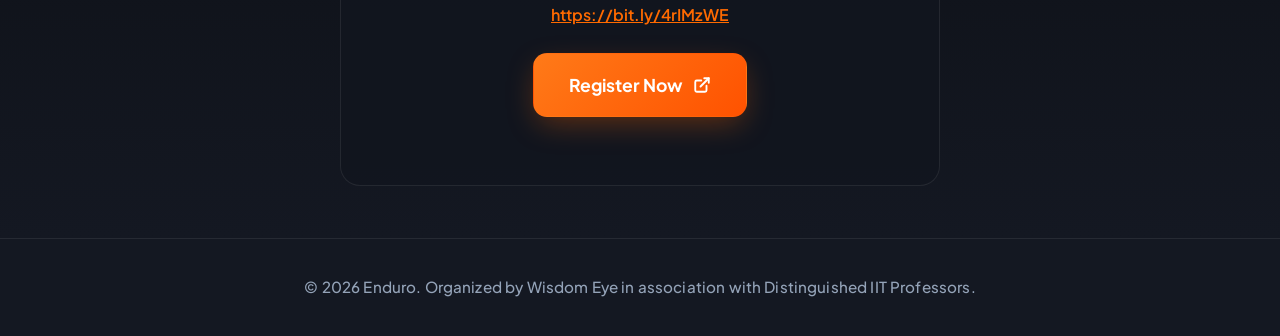
==== commit 4f7bd33c: "modified content" ====
--- a/index.html
+++ b/index.html
@@ -202,9 +202,7 @@
             </div>
             <p class="track-card-motto">&ldquo;To boost our competence&rdquo;</p>
             <p class="track-card-desc">
-              Empowering students to design, develop, and code practical software solutions under the mentorship of
-              distinguished IIT professors and industry leaders. Combines hands-on training in Python and Machine
-              Learning with an authentic corporate internship experience.
+              Hands-on training in Python, Machine Learning &amp; AI mentored by distinguished IIT professors and industry leaders, with practical real-world software project experience.
             </p>
             <div class="track-card-pills">
               <span>Python Workshop</span>
@@ -233,12 +231,10 @@
             </div>
             <p class="track-card-motto">&ldquo;To nourish character &amp; culture&rdquo;</p>
             <p class="track-card-desc">
-              Cultivating character, culture, and personal wholeness alongside technical competence. Features
-              edutainment through Wisdom Talks by top-tier SMEs, soft skills mastery (presentations, debates, skits, and
-              teamwork), and cultural retreats to historic heritage sites.
+              Wisdom Talks by IIT Bombay &amp; KPIT experts, high-impact soft skills (public speaking, skits, teamwork), and heritage cultural retreats for well-rounded growth.
             </p>
             <div class="track-card-pills">
-              <span>Wisdom Talks (IITB &amp; KPIT SMEs)</span>
+              <span>Wisdom Talks (IITB &amp; KPIT)</span>
               <span>Soft Skills &amp; Dramas</span>
               <span>Cultural Retreats</span>
               <span>Mind &amp; Lifestyle Balance</span>
@@ -279,16 +275,16 @@
               <li class="phase-main-item">
                 <div class="phase-point-line">
                   <span class="bullet-dot">&#9670;</span>
-                  <p><strong>Two Core Modes:</strong> Phase I will be conducted in two phases &mdash; <strong>Online</strong> and <strong>Offline</strong>:</p>
+                  <p><strong>Two Core Formats:</strong></p>
                 </div>
                 <ul class="phase-sub-list">
                   <li class="has-pill">
                     <span class="phase-track-pill atw-pill">Online</span>
-                    <strong>Software Training Workshops (ATW):</strong> Hands-on technical training covering Python, Machine Learning &amp; AI foundations, real-world case studies, and coding assignments mentored by distinguished IIT professors and industry leaders.
+                    <strong>ATW:</strong> Hands-on Python &amp; ML labs mentored by distinguished IIT professors.
                   </li>
                   <li class="has-pill">
                     <span class="phase-track-pill smc-pill">Offline</span>
-                    <strong>Self Management Course (SMC):</strong> In-person interactive workshops nourishing character, culture, and wholeness. Features Wisdom Talks with KPIT &amp; IIT Bombay SMEs, soft skills (public speaking, debates, skits, teamwork), and cultural retreats.
+                    <strong>SMC:</strong> In-person Wisdom Talks with IITB &amp; KPIT experts, soft skills &amp; retreats.
                   </li>
                 </ul>
               </li>
@@ -296,20 +292,20 @@
               <li class="phase-main-item">
                 <div class="phase-point-line">
                   <span class="bullet-dot">&bull;</span>
-                  <p><strong>Schedule:</strong> Conducted from <strong>October 2026 to March 2027</strong> alongside regular college academic semesters.</p>
+                  <p><strong>Schedule:</strong> Conducted from <strong>October 2026 to March 2027</strong> alongside regular college semesters.</p>
                 </div>
               </li>
 
               <li class="phase-main-item">
                 <div class="phase-point-line">
                   <span class="bullet-dot">&bull;</span>
-                  <p><strong>Evaluation &amp; Tracking:</strong> Periodic performance assessments, assignments, and attendance to evaluate dedication and competence.</p>
+                  <p><strong>Evaluation &amp; Tracking:</strong> Periodic assignments, coding tests, and attendance tracking.</p>
                 </div>
               </li>
 
               <li class="phase-highlight-item">
                 <span class="bullet-dot">&#10003;</span>
-                <p><span class="badge-free-text">Zero Tuition Fees:</span> Phase I is primarily online &mdash; all technical workshop training and learning modules are offered free of tuition fees.</p>
+                <p><span class="badge-free-text">Zero Tuition Fees:</span> Phase I is completely free &mdash; all technical modules and training are offered without tuition charges.</p>
               </li>
             </ul>
           </div>
@@ -323,122 +319,81 @@
               <li class="phase-main-item">
                 <div class="phase-point-line">
                   <span class="bullet-dot">&#9670;</span>
-                  <p><strong>Eligibility &amp; Qualification:</strong> <strong>Those who are shortlisted from Phase I will be eligible for Phase II.</strong></p>
+                  <p><strong>Eligibility:</strong> Strictly merit-based &mdash; participants shortlisted from Phase I evaluations (Mid-April 2027) qualify for Phase II.</p>
                 </div>
-                <ul class="phase-sub-list">
-                  <li>
-                    Eligibility is strictly merit-based, determined through performance evaluations conducted at the conclusion of Phase I (Mid April 2027).
-                  </li>
-                  <li>
-                    Only shortlisted candidates qualify to transition into advanced live enterprise software projects and corporate internships.
-                  </li>
-                </ul>
               </li>
 
               <li class="phase-main-item">
                 <div class="phase-point-line">
                   <span class="bullet-dot">&#127963;</span>
-                  <p><strong>Training Workshops Across Different IITs:</strong> Those who are eligible from Phase I will get the exclusive chance to <strong>visit different IITs</strong> to attend specialized training workshops conducted in person by <strong>various distinguished IIT professors</strong>.</p>
+                  <p><strong>Workshops Across Different IITs:</strong> Exclusive opportunity to visit <strong>different IITs</strong> for in-person training workshops led by <strong>distinguished IIT professors</strong>.</p>
                 </div>
               </li>
 
               <li class="phase-main-item">
                 <div class="phase-point-line">
                   <span class="bullet-dot">&bull;</span>
-                  <p><strong>Residential Program &amp; Facilities:</strong> Conducted as an intensive on-campus residential program with complete arrangements for accommodation, food, high-performance computing labs, and live enterprise projects.</p>
+                  <p><strong>Residential Program &amp; Labs:</strong> Intensive on-campus experience with accommodation, food, and high-performance computing labs arranged.</p>
                 </div>
               </li>
 
               <li class="phase-highlight-item">
                 <span class="bullet-dot">&#9733;</span>
-                <p><span class="badge-accent-text">Merit Stipends &amp; Subsidized Fees:</span> Charged at nominal and subsidized fees. Wisdom Eye offers stipends and scholarships on a merit basis, waived off directly from Phase II final fees.</p>
-              </li>
-            </ul>
-          </div>
-        </div>
-
-      </div>
-
-      <!-- Eligibility Bridge Banner -->
-      <div class="eligibility-card-wrapper">
-        <div class="eligibility-card">
-          <div class="eligibility-card-icon">&#127891;</div>
-          <div class="eligibility-card-content">
-            <h4>Eligibility &amp; Direct IIT Campus Workshops</h4>
-            <p>
-              Admission to <strong>Phase II</strong> is selective: <strong>Only participants who are shortlisted from Phase I</strong> are eligible for Phase II. Qualifying candidates will get the unique opportunity to <strong>visit different IITs for hands-on training workshops conducted by various IIT professors</strong> alongside live corporate project internships.
-            </p>
-          </div>
-          <div class="eligibility-card-action">
-            <a href="https://bit.ly/4rIMzWE" target="_blank" rel="noopener noreferrer" class="btn btn-primary eligibility-register-btn" title="Register for Enduro 2026 Phase I">
-              <span>Register Now</span>
-              <svg width="18" height="18" viewBox="0 0 24 24" fill="none" stroke="currentColor" stroke-width="2.5" stroke-linecap="round" stroke-linejoin="round">
-                <line x1="5" y1="12" x2="19" y2="12"></line>
-                <polyline points="12 5 19 12 12 19"></polyline>
-              </svg>
-            </a>
-          </div>
-        </div>
+                <p><span class="badge-accent-text">Merit Stipends &amp; Subsidized Fees:</span> Charged at nominal subsidized fees. Wisdom Eye provides merit-based stipends &amp; scholarships deducted directly from fees.</p>
+              </li>
+            </ul>
+          </div>
+        </div>
+
       </div>
 
       <!-- Timeline Sub-Heading -->
       <div class="section-heading-wrap text-center timeline-heading-wrap">
         <span class="sub-label">ROADMAP &amp; DATES</span>
         <h3 class="main-heading">Tentative Timeline for Enduro 2026</h3>
-        <p class="sub-lead">Following is a rough timeline for Annual Technical Workshops</p>
-      </div>
-
-      <!-- Timeline Table from Slide 7 -->
+        <p class="sub-lead">Key milestones for the Annual Technical Workshops</p>
+      </div>
+
+      <!-- Timeline Table -->
       <div class="timeline-table-card">
         <table class="timeline-table">
           <thead>
             <tr>
-              <th style="width: 25%;">Date</th>
-              <th>Event of Significance</th>
+              <th style="width: 28%;">Date</th>
+              <th>Milestone / Event</th>
             </tr>
           </thead>
           <tbody>
             <tr>
               <td class="date-cell">Oct 14:</td>
-              <td>Last Date of PhaseI Registration</td>
+              <td><strong>Last Date of Phase - I Registration</strong></td>
             </tr>
-           
-
             <tr>
               <td class="date-cell">Oct 18:</td>
               <td>Orientation and Learning Basics</td>
             </tr>
             <tr>
               <td class="date-cell">Oct 2026 to March 2027:</td>
-              <td>Enduro Phase I</td>
+              <td>Enduro Phase I (Online + Offline)</td>
             </tr>
             <tr>
               <td class="date-cell">Mid April 2027:</td>
-              <td>Evaluation and shortlist for Phase II</td>
+              <td>Evaluation &amp; Shortlist for Phase II (IITs &amp; Residential Internship)</td>
             </tr>
           </tbody>
         </table>
       </div>
 
-      <!-- Fees Blocks from Slide 7 -->
-      <div class="fees-dual-grid">
-
-        <!-- Enduro Phase I Fees -->
-        <div class="fee-card-verbatim">
-          <h3>Enduro Phase I Fees*</h3>
-          <p>Phase I of Enduro 2026 will primarily be online. Hence there won't be any tuition fees.</p>
-        </div>
-
-        <!-- Enduro Phase II Fees -->
-        <div class="fee-card-verbatim">
-          <h3>Enduro Phase II Fees**</h3>
-          <p>Phase II of Enduro 2027 will be a residential program conducted in the vicinity of partnering educational institutions, where eligible candidates will visit different IITs for training workshops conducted by various IIT professors. Accommodation and Food will be arranged by the organizers along with compute infrastructure and tuition. Participants will be charged with nominal and subsidized fees.</p>
-          <div class="fee-stipend-note">
-            <p><strong>Note:</strong> Wisdom Eye shall offer stipends to all the participants on merit basis</p>
-            <p>Above scholarships shall be waived off from the final fees of Phase II</p>
-          </div>
-        </div>
-
+      <!-- Quick Action CTA -->
+      <div class="text-center" style="margin-top: 2rem;">
+        <a href="https://bit.ly/4rIMzWE" target="_blank" rel="noopener noreferrer" class="btn btn-primary btn-md">
+          <span>Register for Phase I Now</span>
+          <svg width="18" height="18" viewBox="0 0 24 24" fill="none" stroke="currentColor" stroke-width="2.5"
+            stroke-linecap="round" stroke-linejoin="round">
+            <line x1="5" y1="12" x2="19" y2="12"></line>
+            <polyline points="12 5 19 12 12 19"></polyline>
+          </svg>
+        </a>
       </div>
 
 
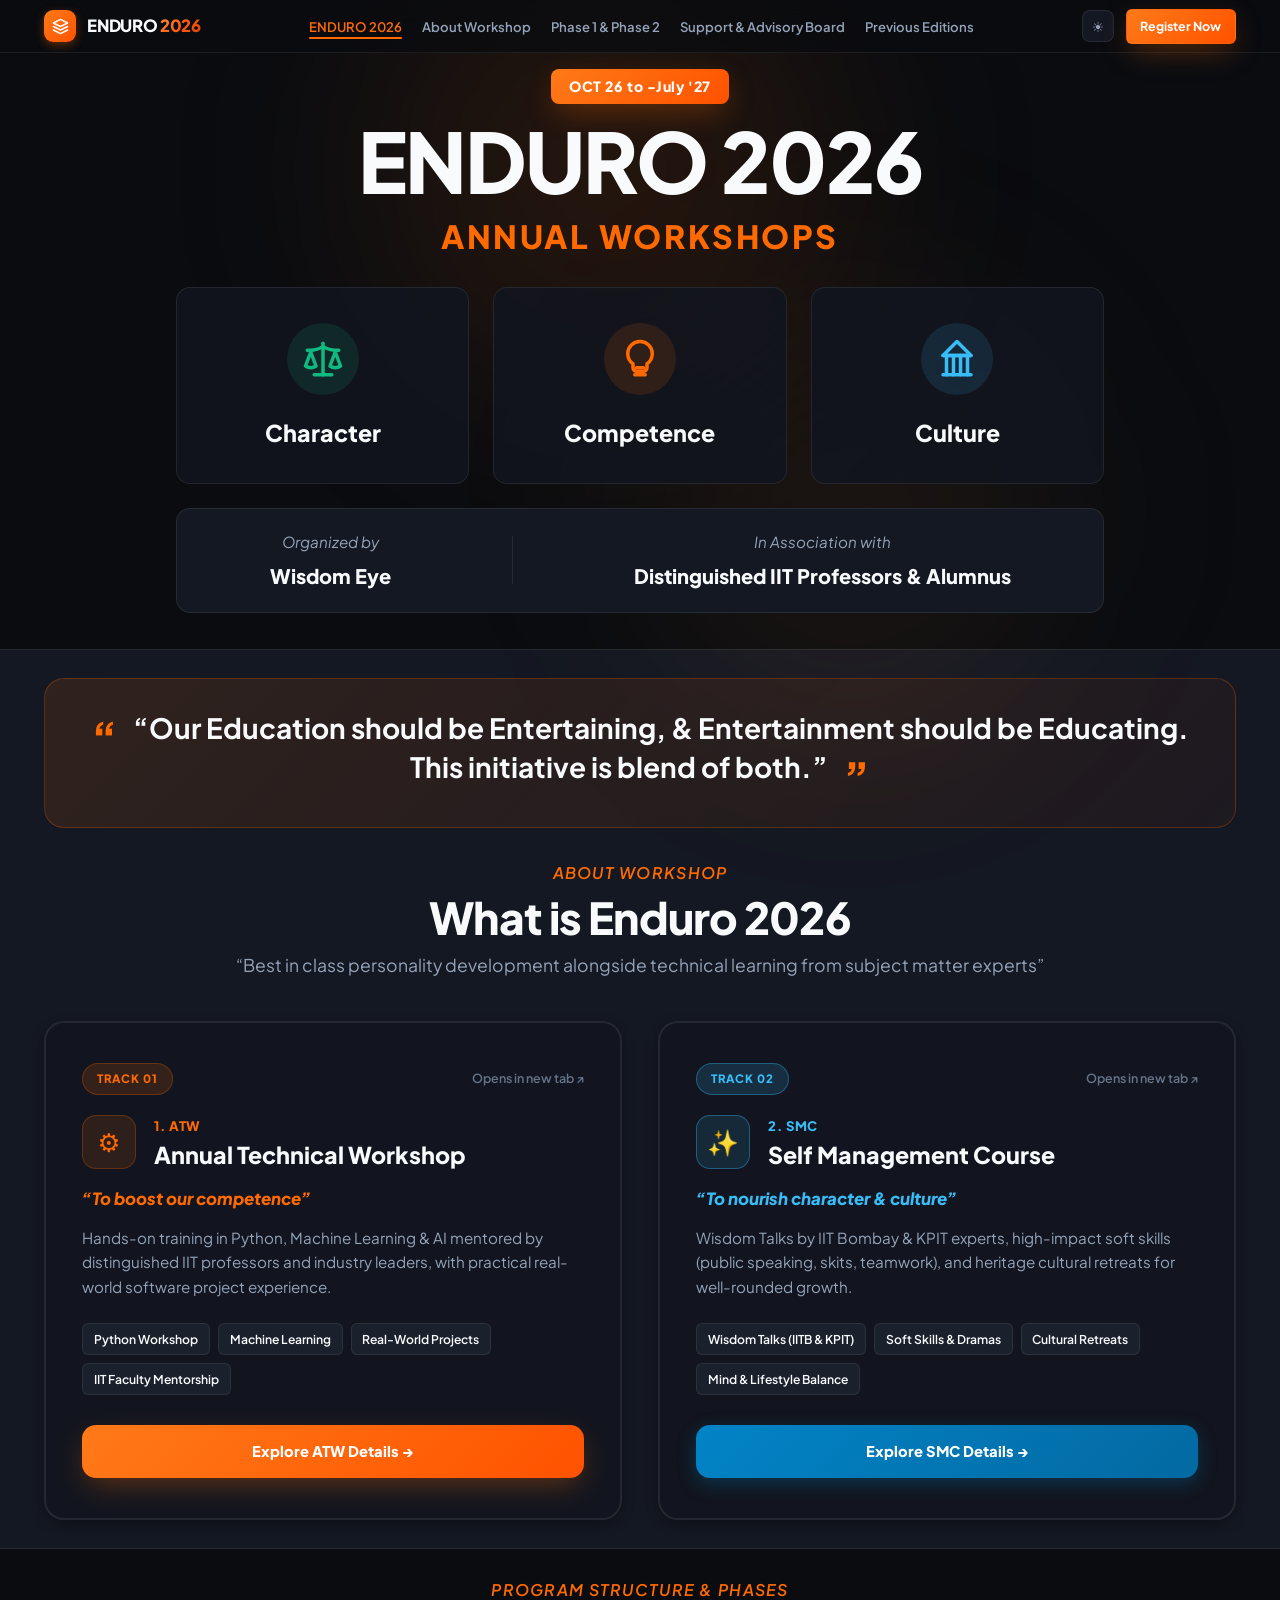
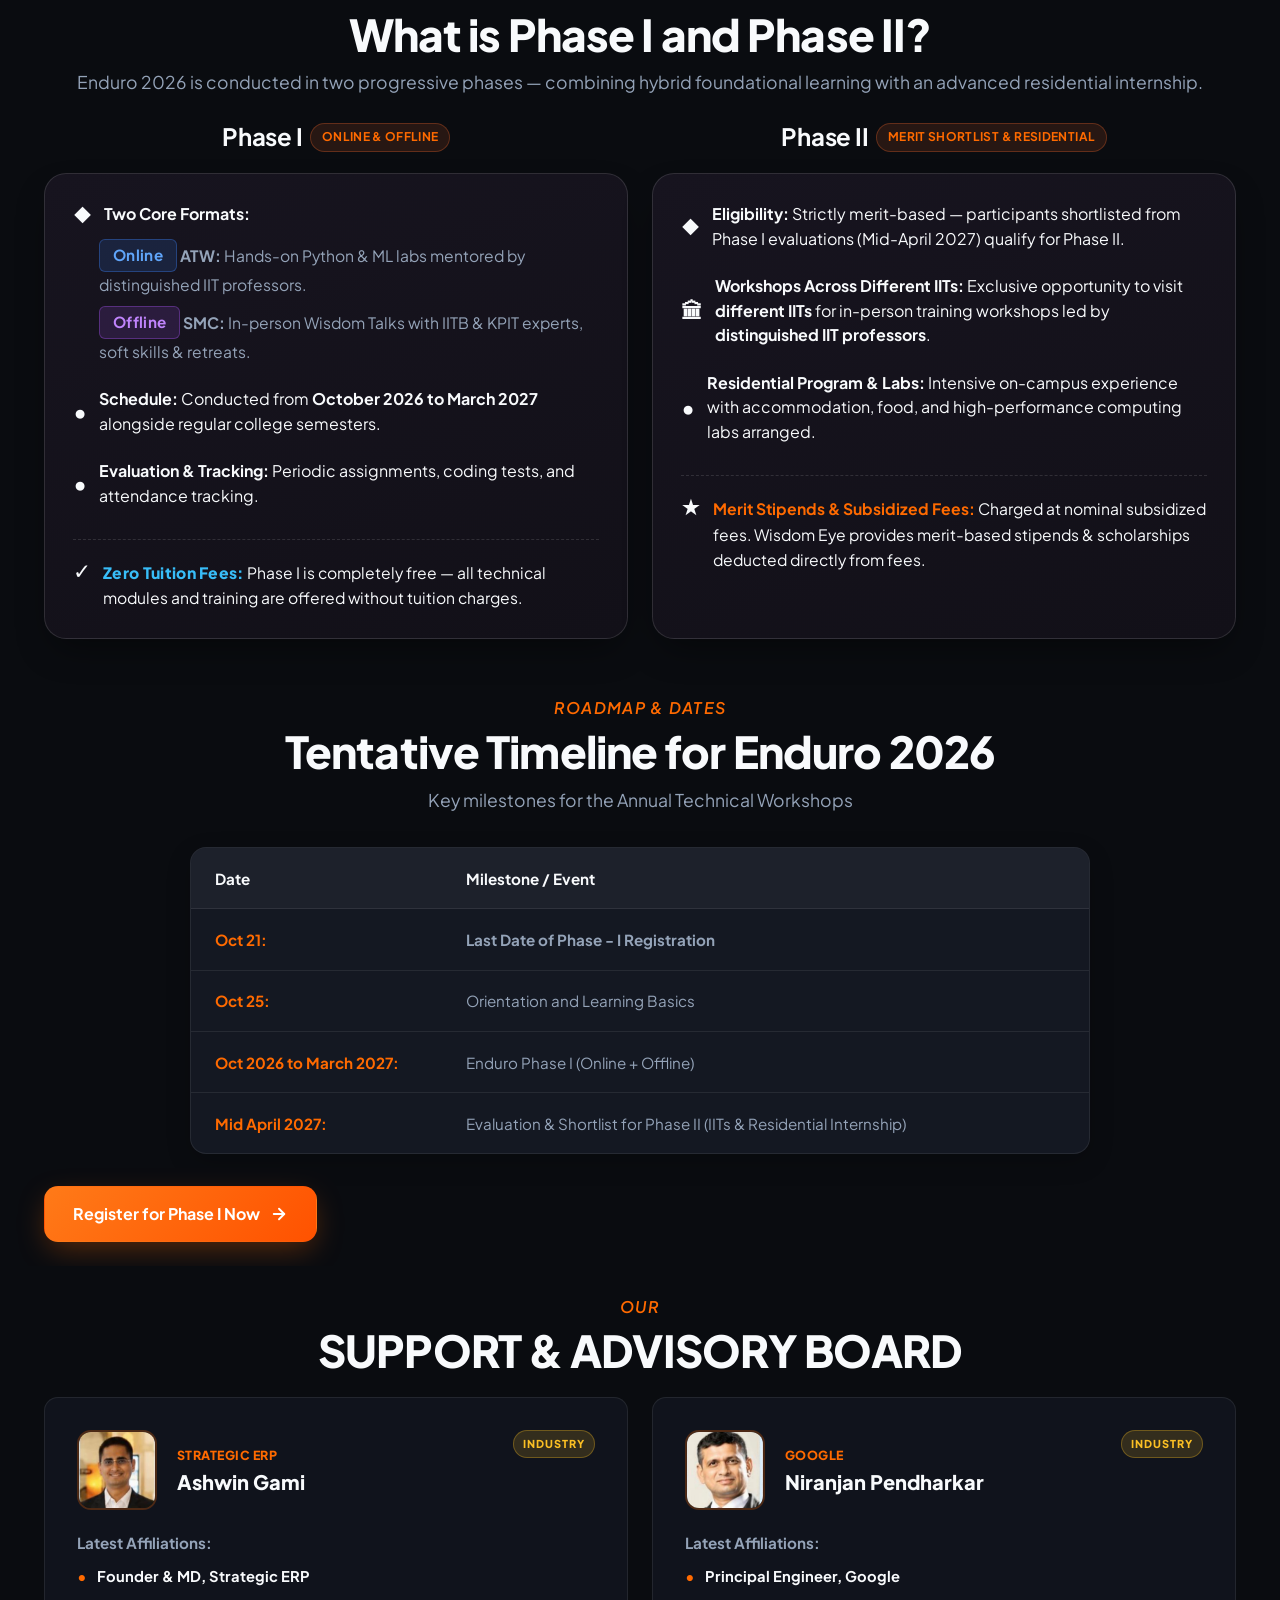
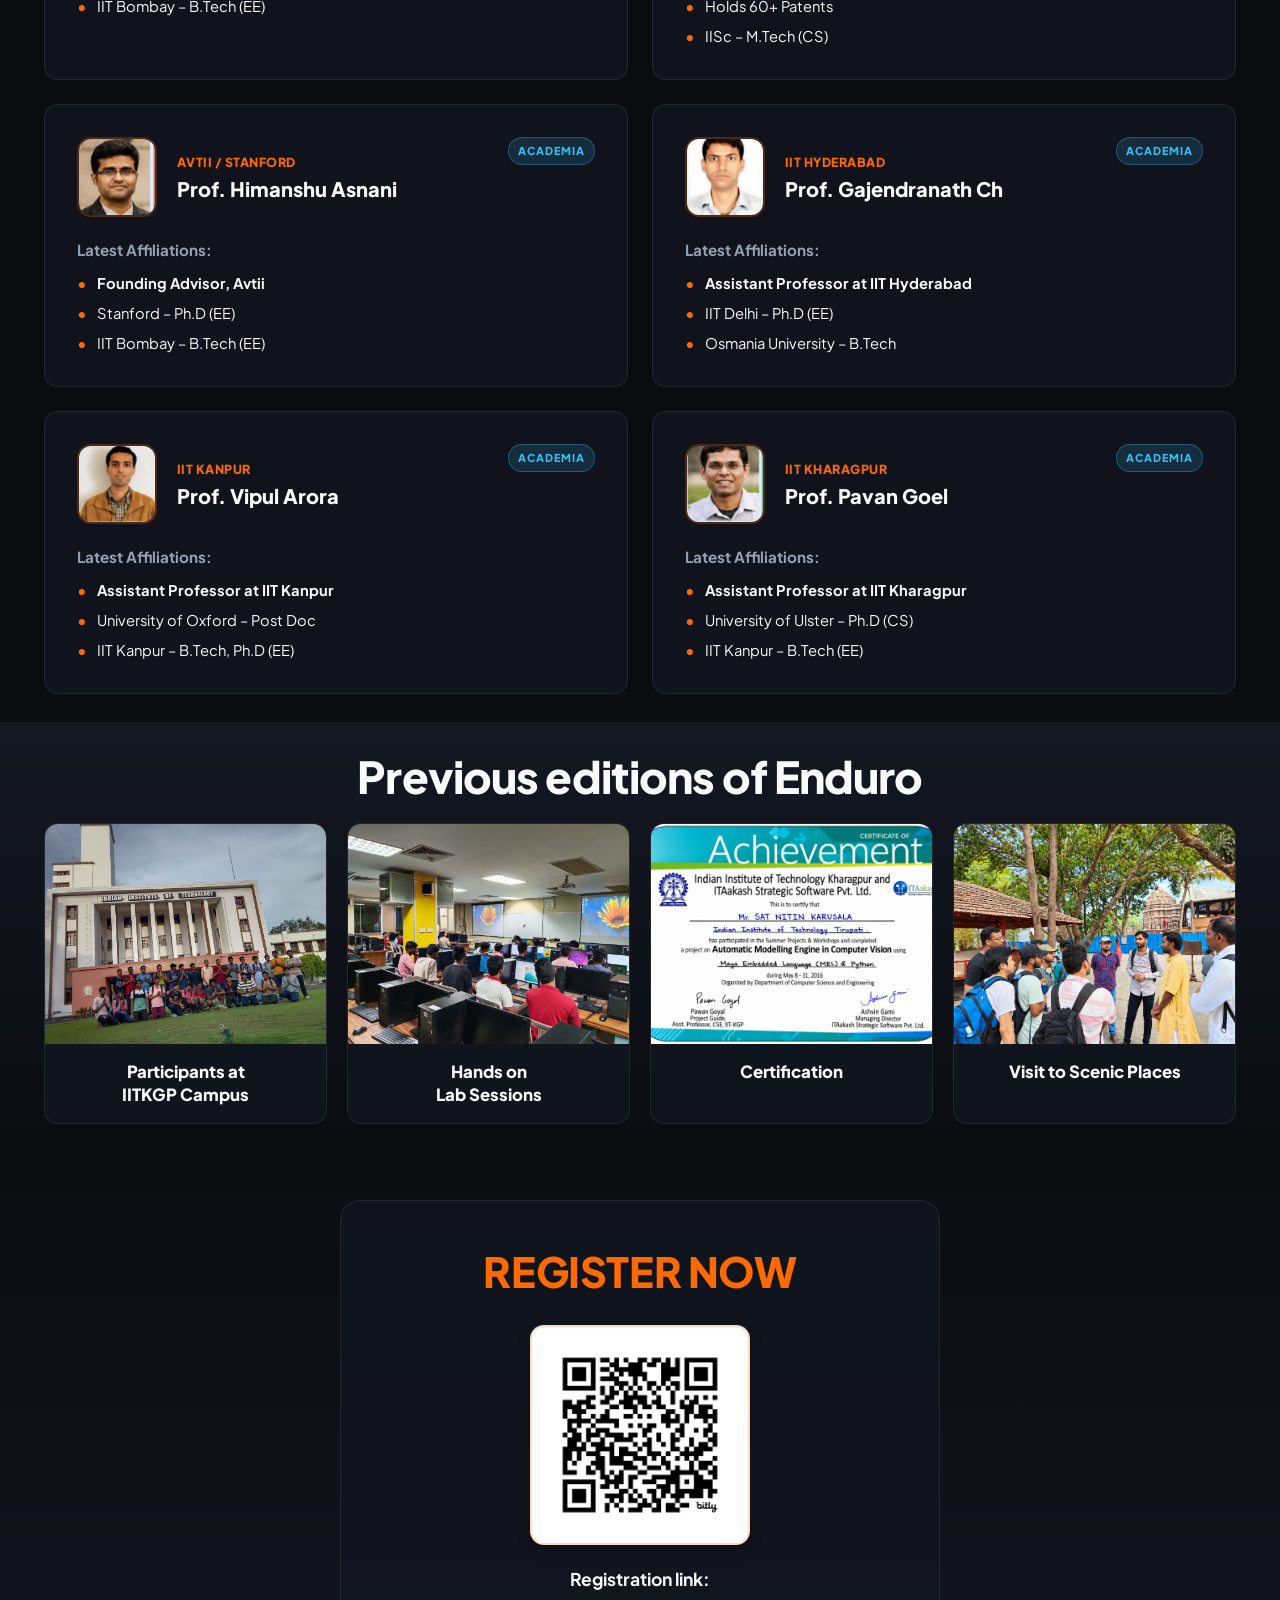
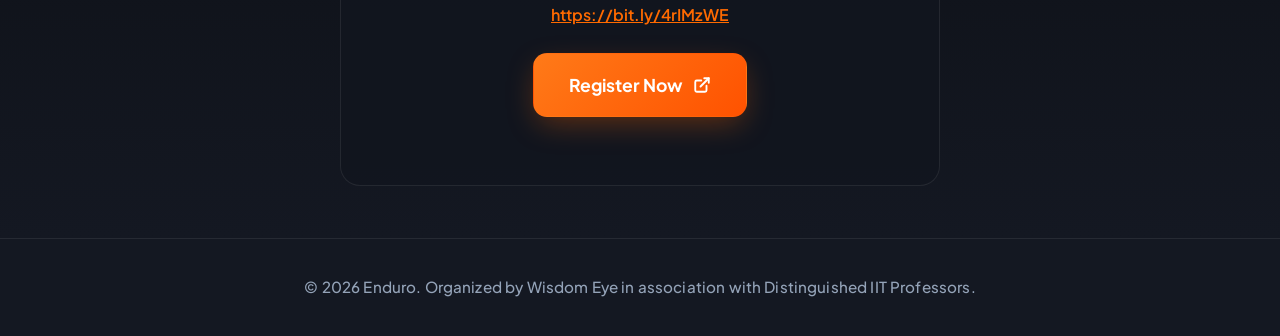
==== commit 27591bee: "modified dates" ====
--- a/index.html
+++ b/index.html
@@ -365,11 +365,11 @@
           </thead>
           <tbody>
             <tr>
-              <td class="date-cell">Oct 14:</td>
+              <td class="date-cell">Oct 21:</td>
               <td><strong>Last Date of Phase - I Registration</strong></td>
             </tr>
             <tr>
-              <td class="date-cell">Oct 18:</td>
+              <td class="date-cell">Oct 25:</td>
               <td>Orientation and Learning Basics</td>
             </tr>
             <tr>
--- a/css/style.css
+++ b/css/style.css
@@ -3104,7 +3104,33 @@
 
 @media (max-width: 992px) {
   .hero-tracks-row {
-    grid-template-columns: 1fr;
+    grid-template-columns: repeat(3, 1fr);
+    gap: 0.85rem;
+    margin-bottom: 1.15rem;
+  }
+  .hero-track-card {
+    padding: 1.4rem 0.85rem;
+  }
+  .track-icon-wrapper {
+    width: 54px;
+    height: 54px;
+    margin-bottom: 0.75rem;
+  }
+  .track-icon-wrapper svg {
+    width: 30px;
+    height: 30px;
+  }
+  .track-card-title {
+    font-size: 1rem;
+  }
+  .hero-organizer-box {
+    padding: 1rem 1.5rem;
+  }
+  .org-label {
+    font-size: 0.82rem;
+  }
+  .org-name {
+    font-size: 1.05rem;
   }
   .mentors-board-layout {
     grid-template-columns: repeat(2, 1fr);
@@ -3122,6 +3148,56 @@
 }
 
 @media (max-width: 600px) {
+  /* Hero 3 Pillars (Character, Competence, Culture) - Compact Mobile Size */
+  .hero-tracks-row {
+    grid-template-columns: repeat(3, 1fr) !important;
+    gap: 0.5rem !important;
+    margin-bottom: 0.75rem !important;
+  }
+  .hero-track-card {
+    padding: 0.75rem 0.35rem !important;
+    border-radius: 12px !important;
+  }
+  .track-icon-wrapper {
+    width: 38px !important;
+    height: 38px !important;
+    margin-bottom: 0.35rem !important;
+  }
+  .track-icon-wrapper svg {
+    width: 20px !important;
+    height: 20px !important;
+    stroke-width: 2.2 !important;
+  }
+  .track-card-title {
+    font-size: 0.78rem !important;
+    font-weight: 700 !important;
+    letter-spacing: -0.01em !important;
+  }
+
+  /* Organizer Box - Compact Mobile Size */
+  .hero-organizer-box {
+    flex-direction: row !important;
+    padding: 0.65rem 0.75rem !important;
+    gap: 0.5rem !important;
+    border-radius: 12px !important;
+  }
+  .org-col {
+    flex: 1 !important;
+  }
+  .org-label {
+    font-size: 0.64rem !important;
+    margin-bottom: 0.15rem !important;
+  }
+  .org-name {
+    font-size: 0.75rem !important;
+    line-height: 1.25 !important;
+  }
+  .org-divider {
+    width: 1px !important;
+    height: 30px !important;
+    flex-shrink: 0 !important;
+  }
+
   .mentors-board-layout {
     grid-template-columns: repeat(2, 1fr) !important;
     gap: 0.75rem !important;
@@ -3185,13 +3261,31 @@
   .editions-grid-verbatim {
     grid-template-columns: 1fr;
   }
-  .hero-organizer-box {
-    flex-direction: column;
-    gap: 1.25rem;
-  }
-  .org-divider {
-    width: 60px;
-    height: 1px;
+}
+
+@media (max-width: 380px) {
+  .hero-tracks-row {
+    gap: 0.35rem !important;
+  }
+  .hero-track-card {
+    padding: 0.6rem 0.2rem !important;
+  }
+  .track-icon-wrapper {
+    width: 32px !important;
+    height: 32px !important;
+  }
+  .track-icon-wrapper svg {
+    width: 18px !important;
+    height: 18px !important;
+  }
+  .track-card-title {
+    font-size: 0.7rem !important;
+  }
+  .org-label {
+    font-size: 0.58rem !important;
+  }
+  .org-name {
+    font-size: 0.68rem !important;
   }
 }
 
